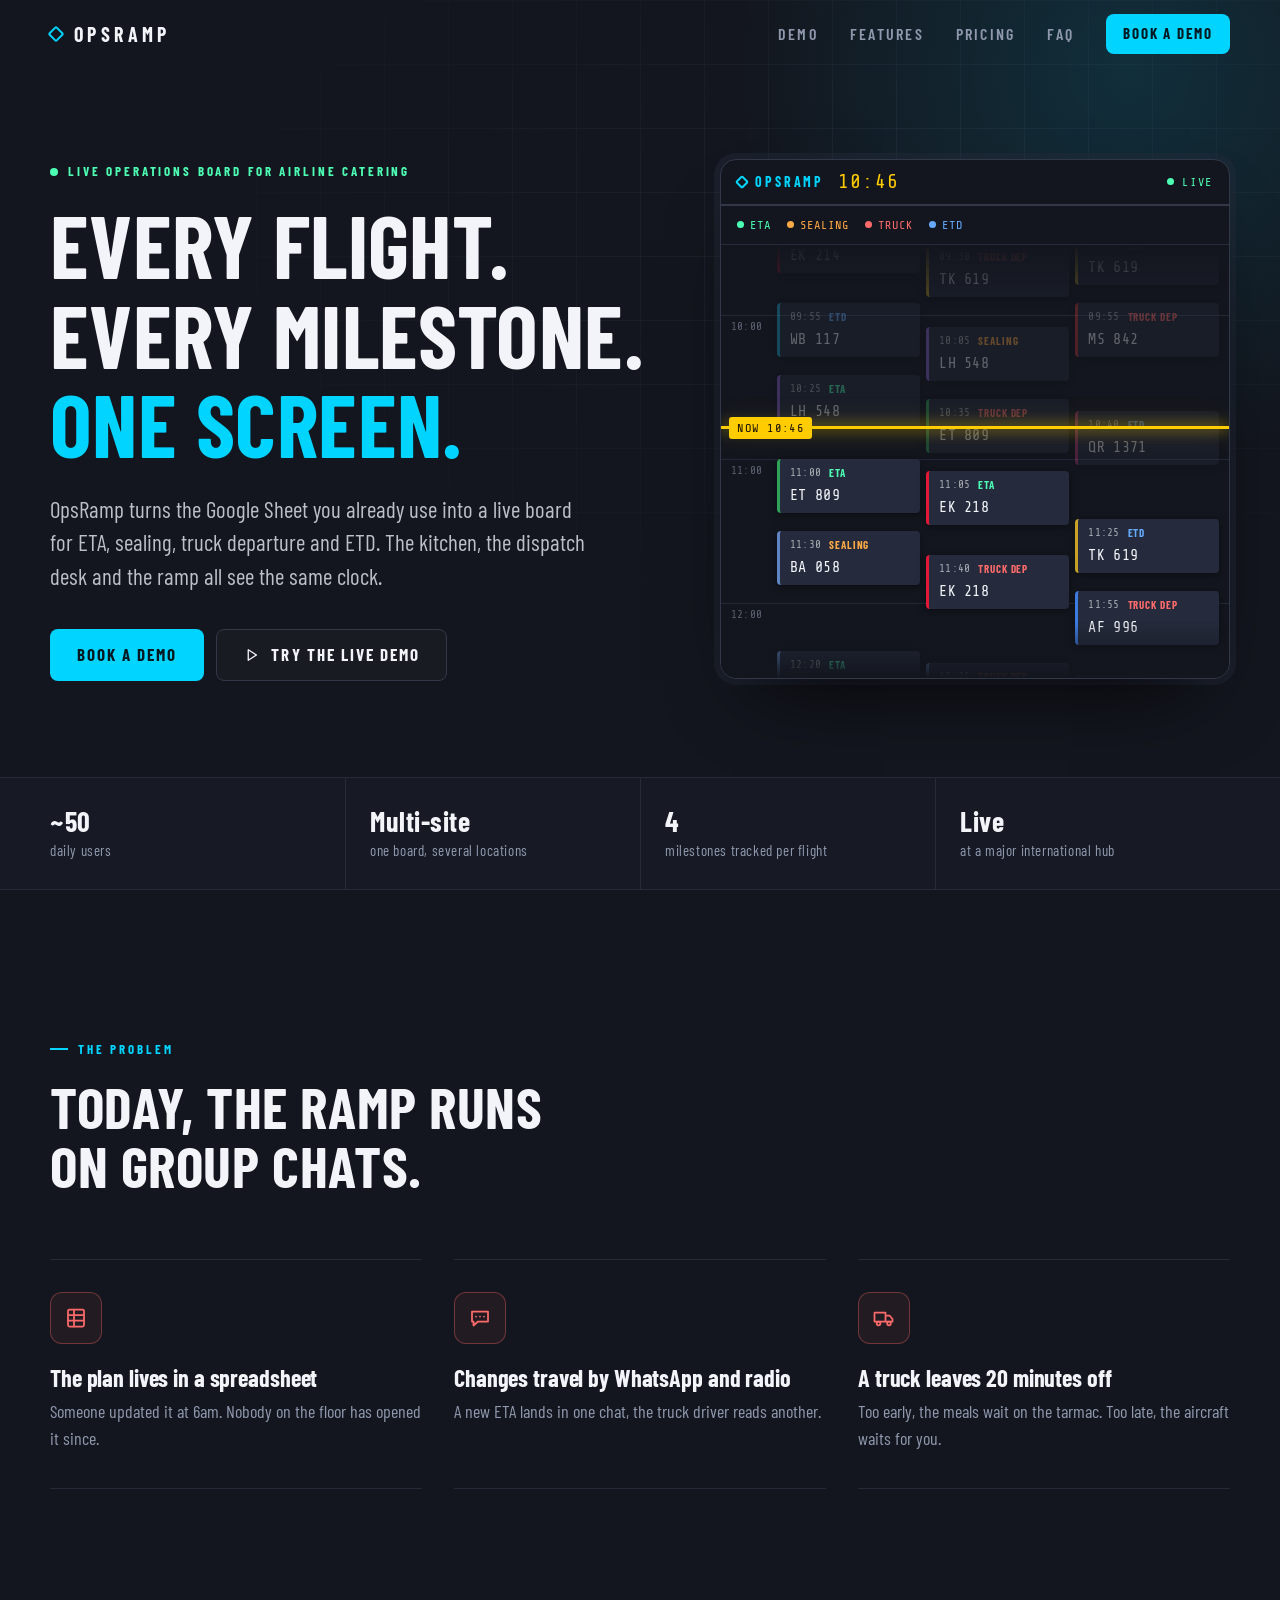
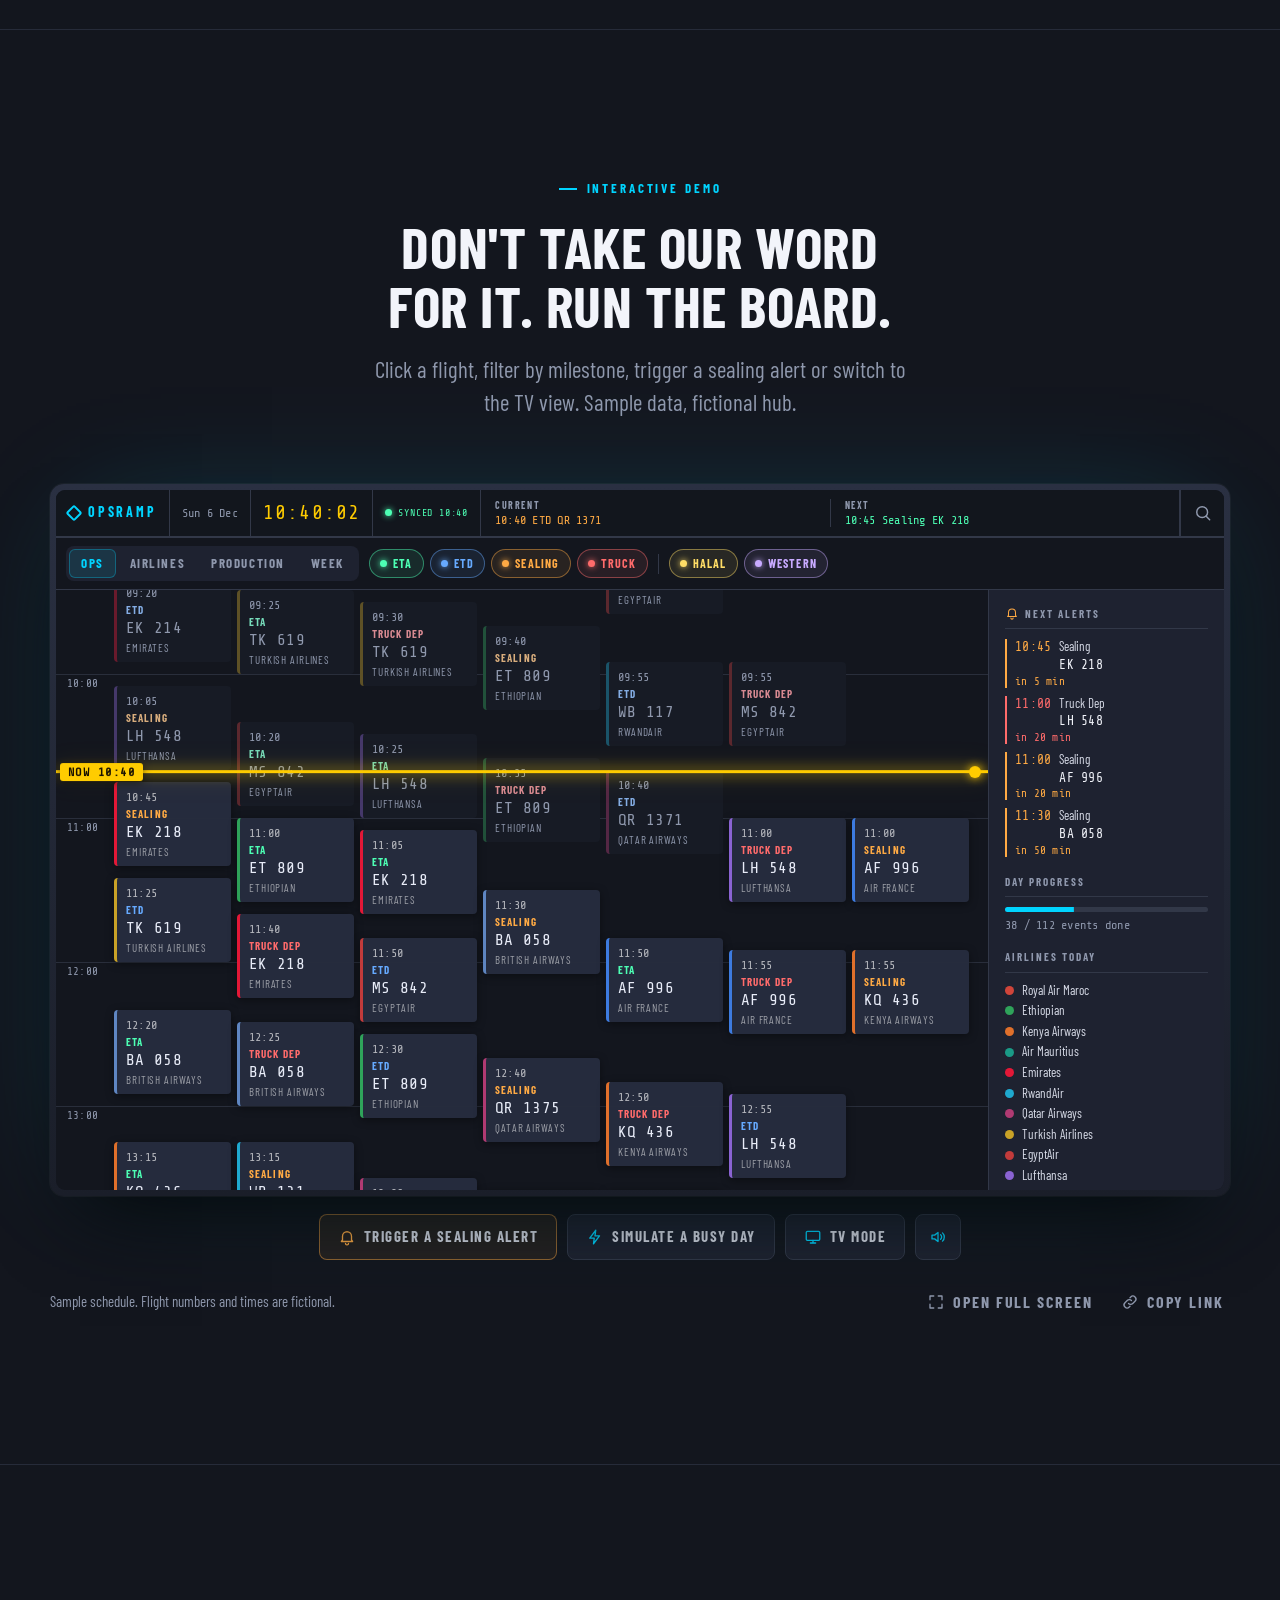
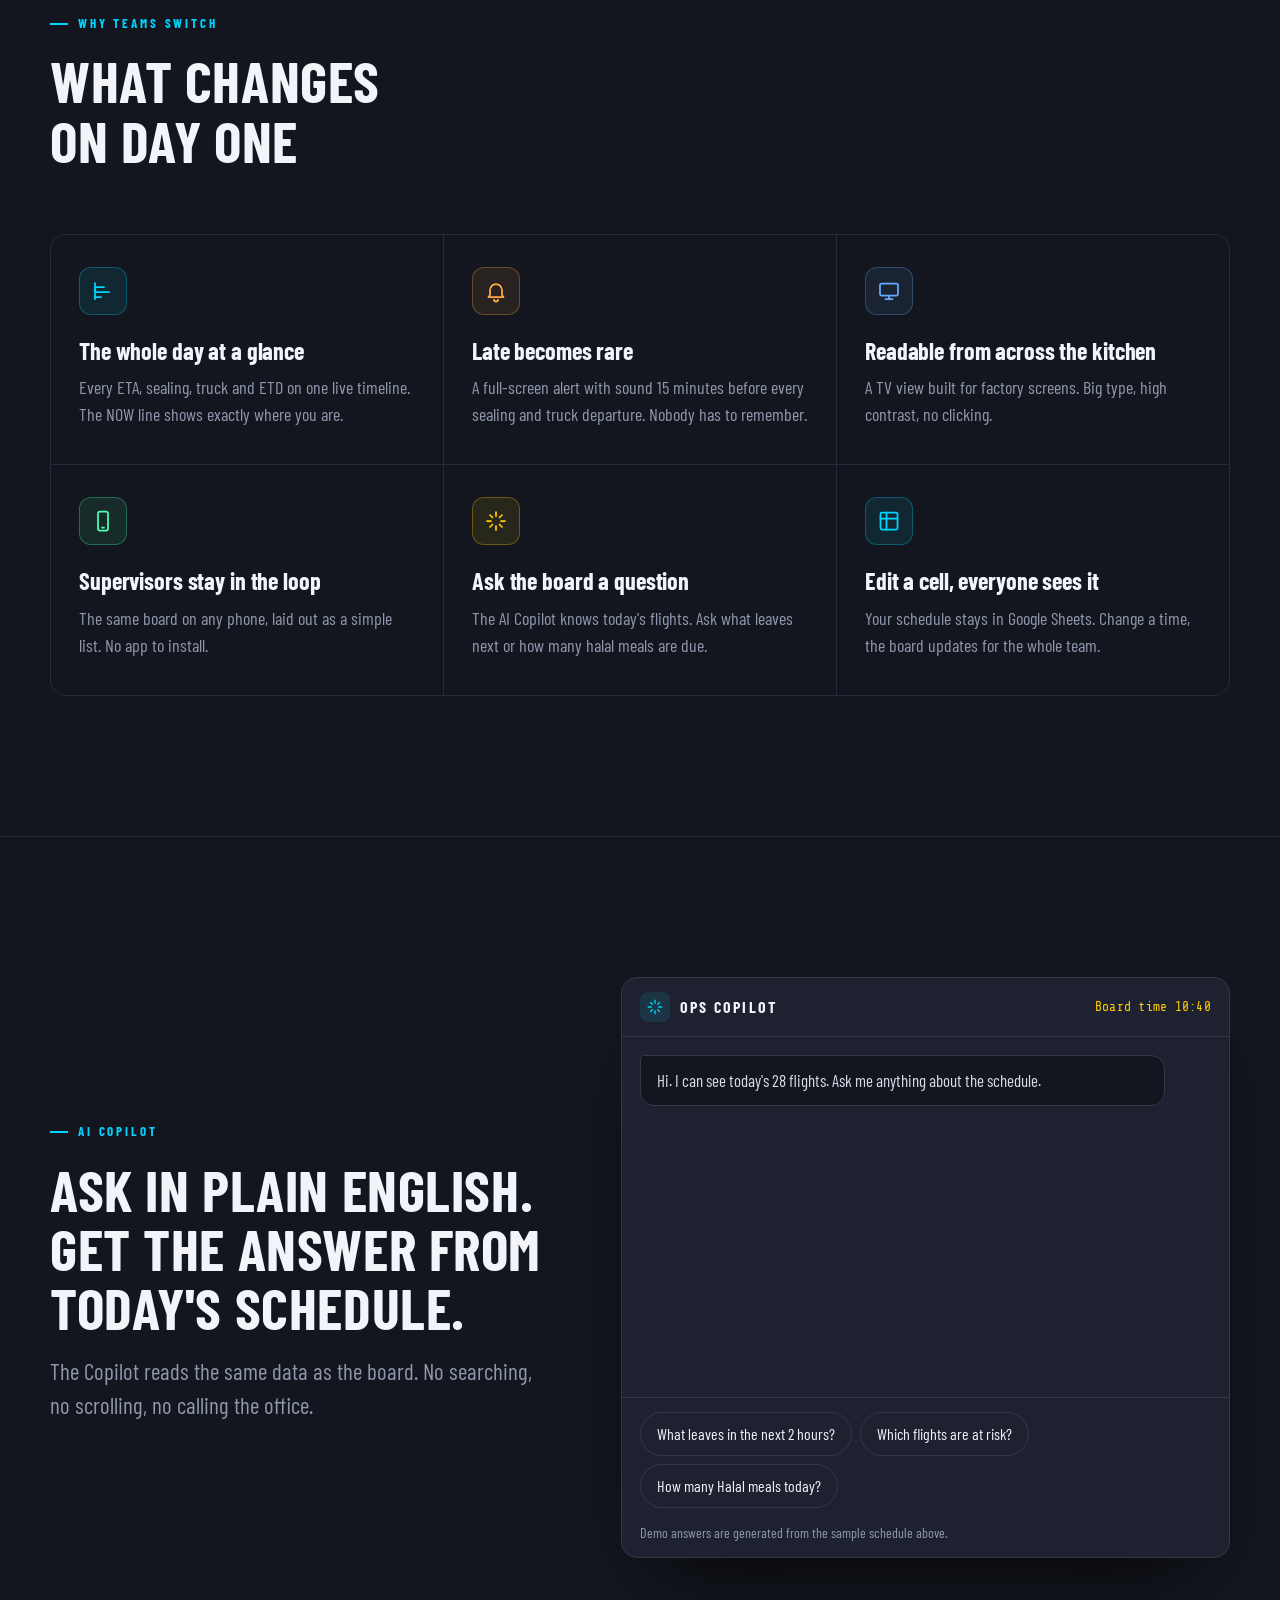
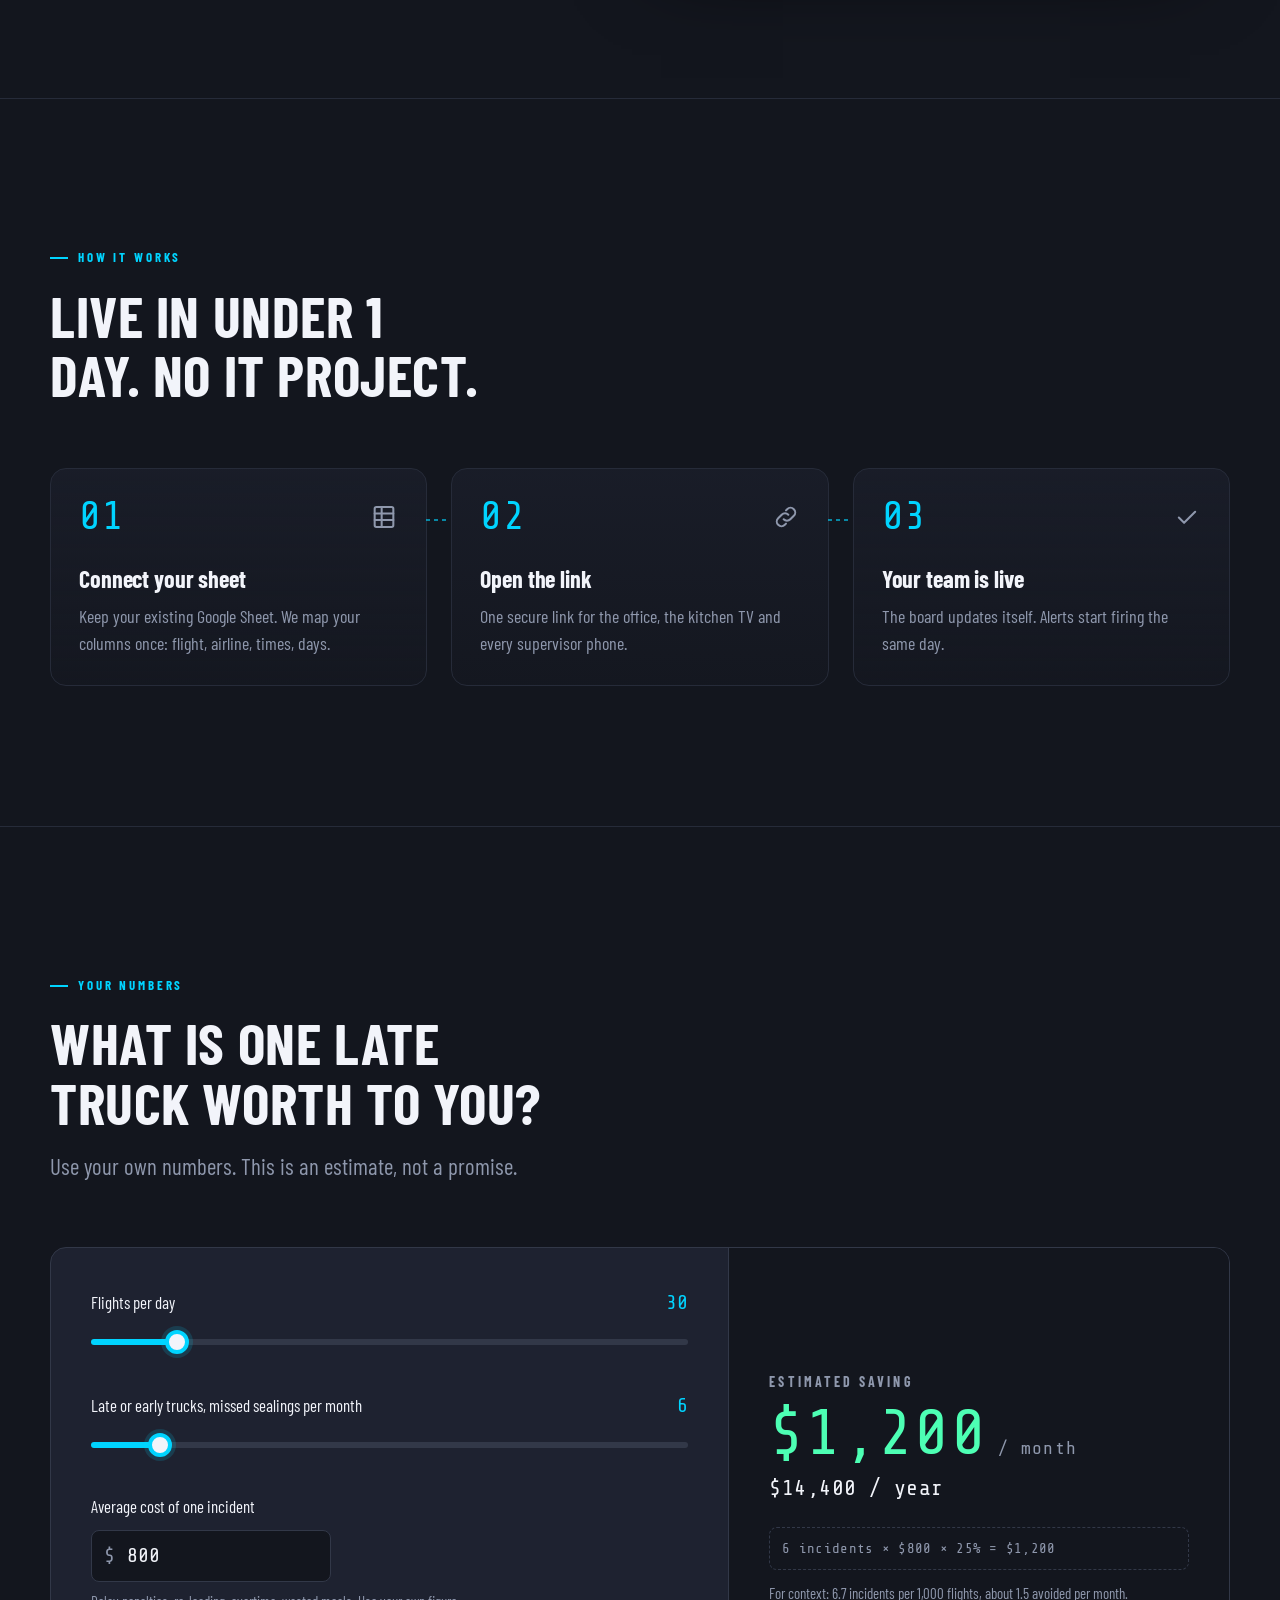
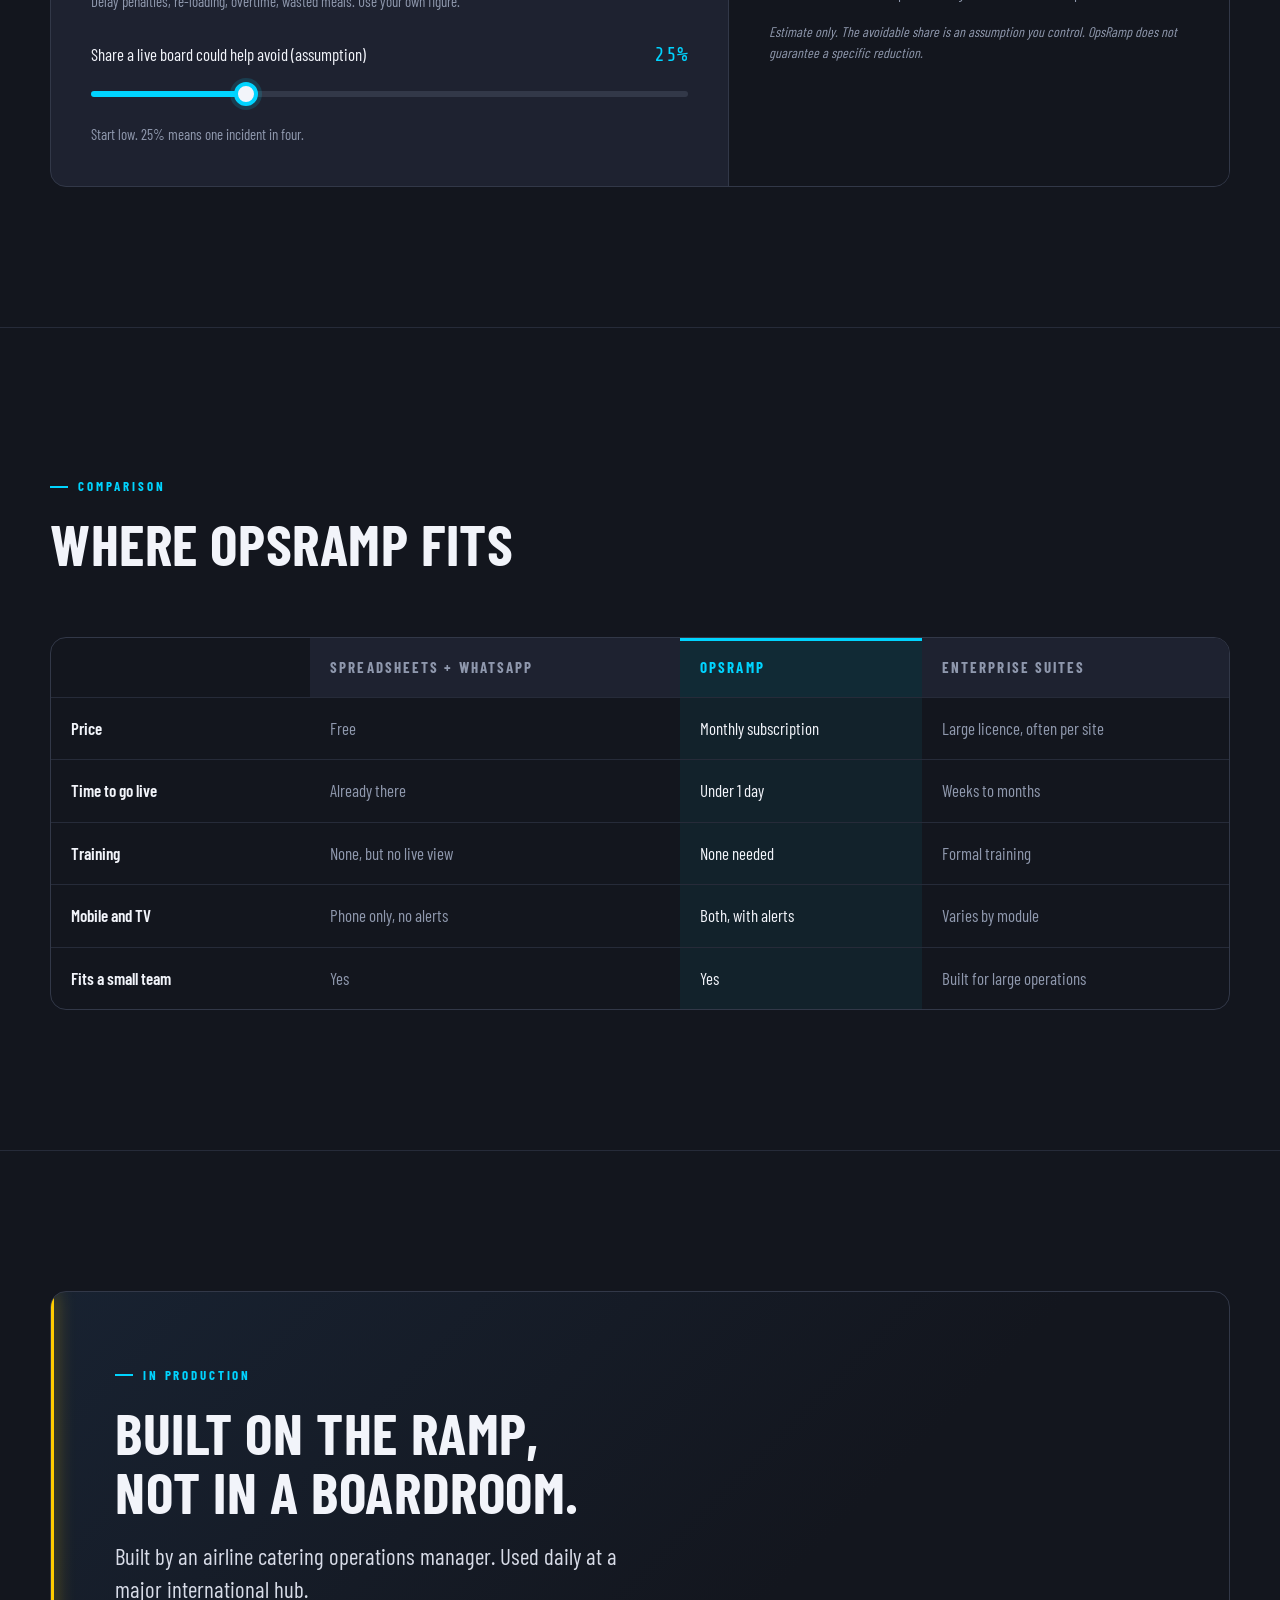
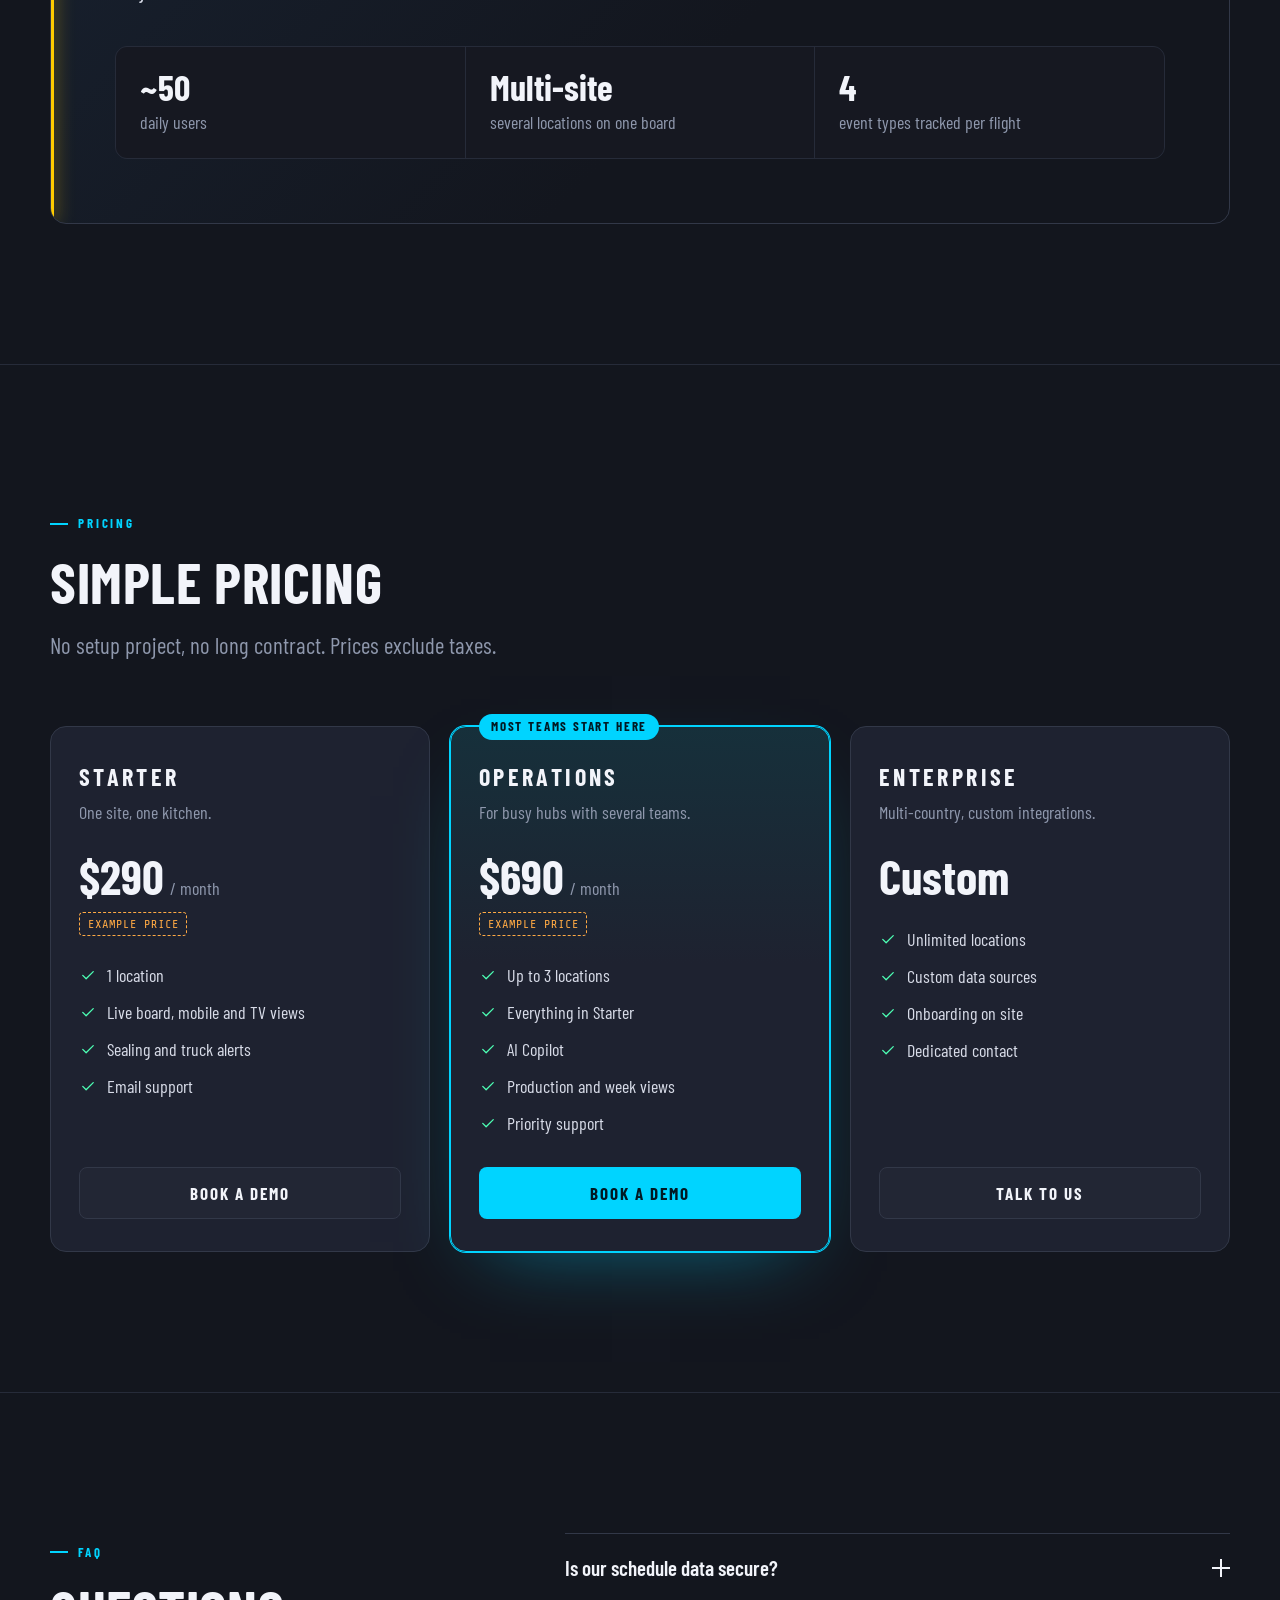
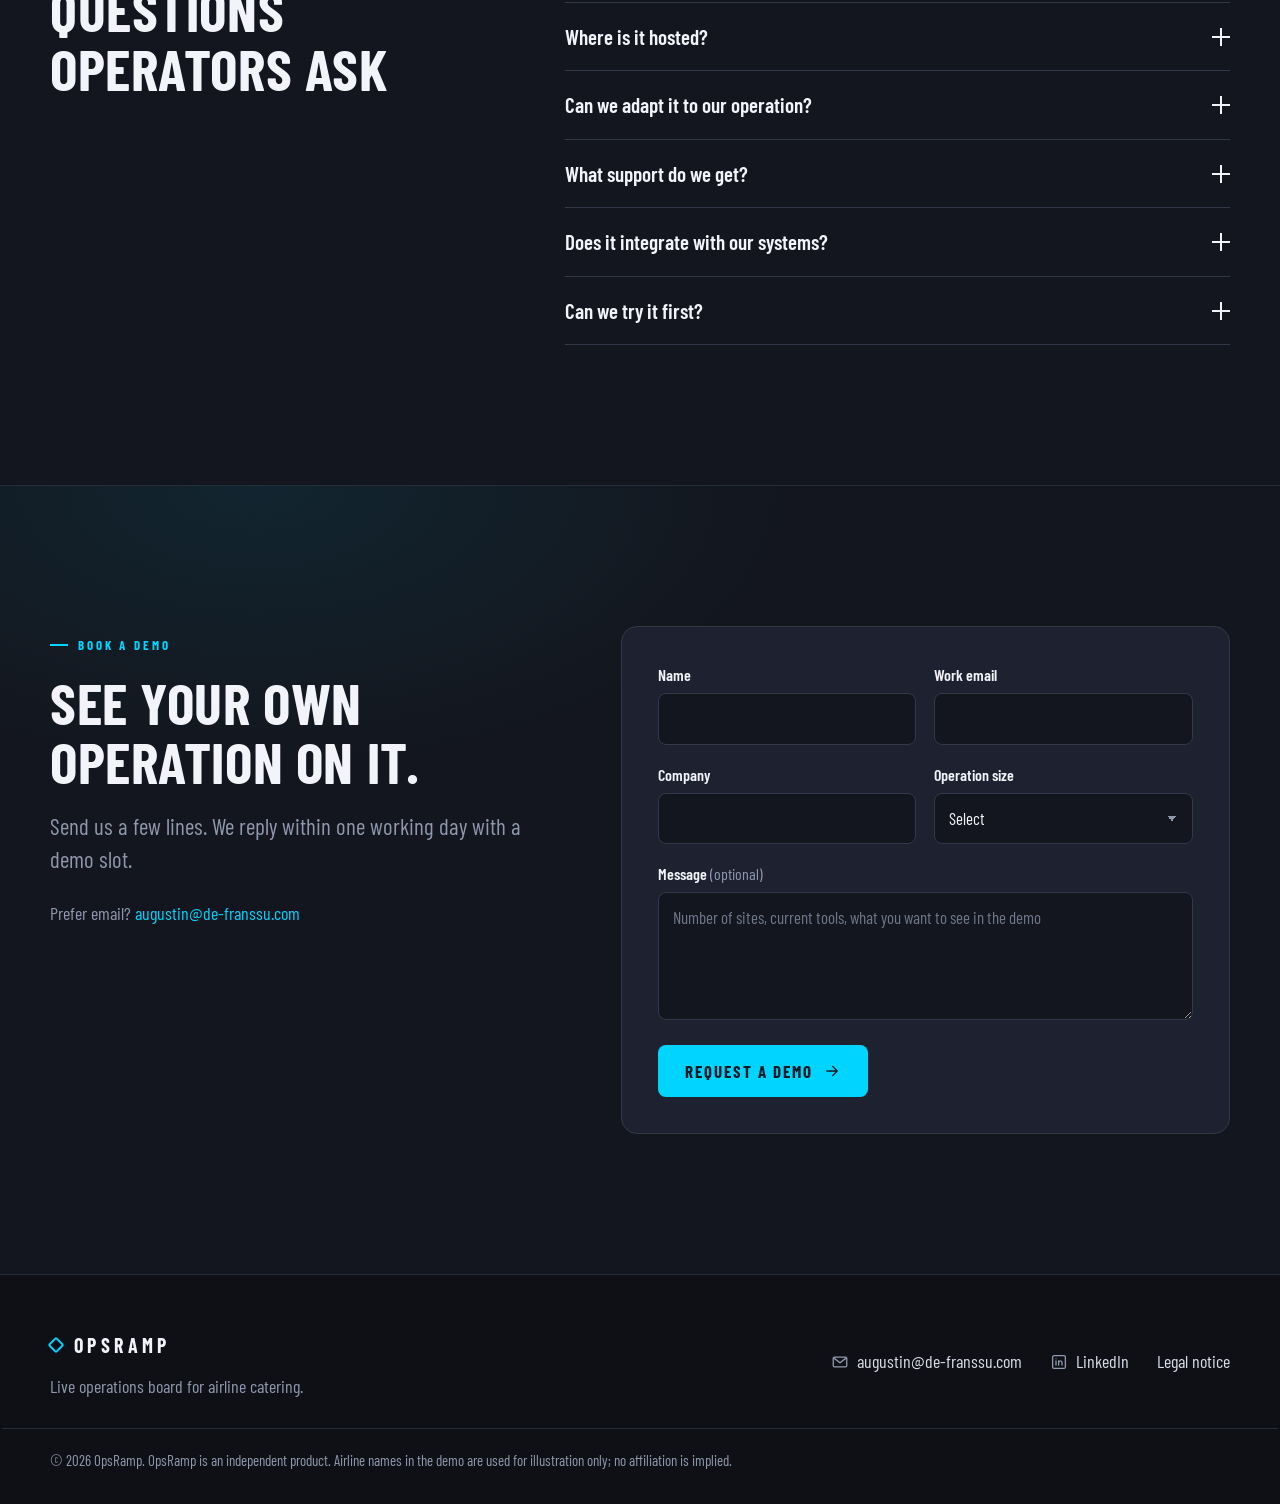
==== index.html @ ad92132a "Redirect the repository root to the built site GitHub Pages was serving the repository root, so it r" ====
<!doctype html>
<html lang="en">
<head>
<meta charset="utf-8">
<meta name="viewport" content="width=device-width, initial-scale=1">
<title>OpsRamp | Live operations board for airline catering</title>
<meta name="description" content="A real-time board for airline catering: ETA, sealing, truck departure and ETD on one screen. Fed by a Google Sheet. Live in under a day.">
<meta property="og:title" content="OpsRamp | Live operations board for airline catering">
<meta property="og:description" content="A real-time board for airline catering: ETA, sealing, truck departure and ETD on one screen. Fed by a Google Sheet. Live in under a day.">
<meta property="og:image" content="https://gus02322.github.io/Dashboard-Airlines-solution/assets/og-image.png">
<meta name="twitter:card" content="summary_large_image">
<meta name="robots" content="noindex">
<meta http-equiv="refresh" content="0; url=docs/">
<script>location.replace('docs/' + location.hash);</script>
<style>body{background:#13161e;color:#d8dce8;font-family:sans-serif;display:grid;place-items:center;height:100vh;margin:0}a{color:#00d4ff}</style>
</head>
<body><p>Opening the site… <a href="docs/">continue</a></p></body>
</html>
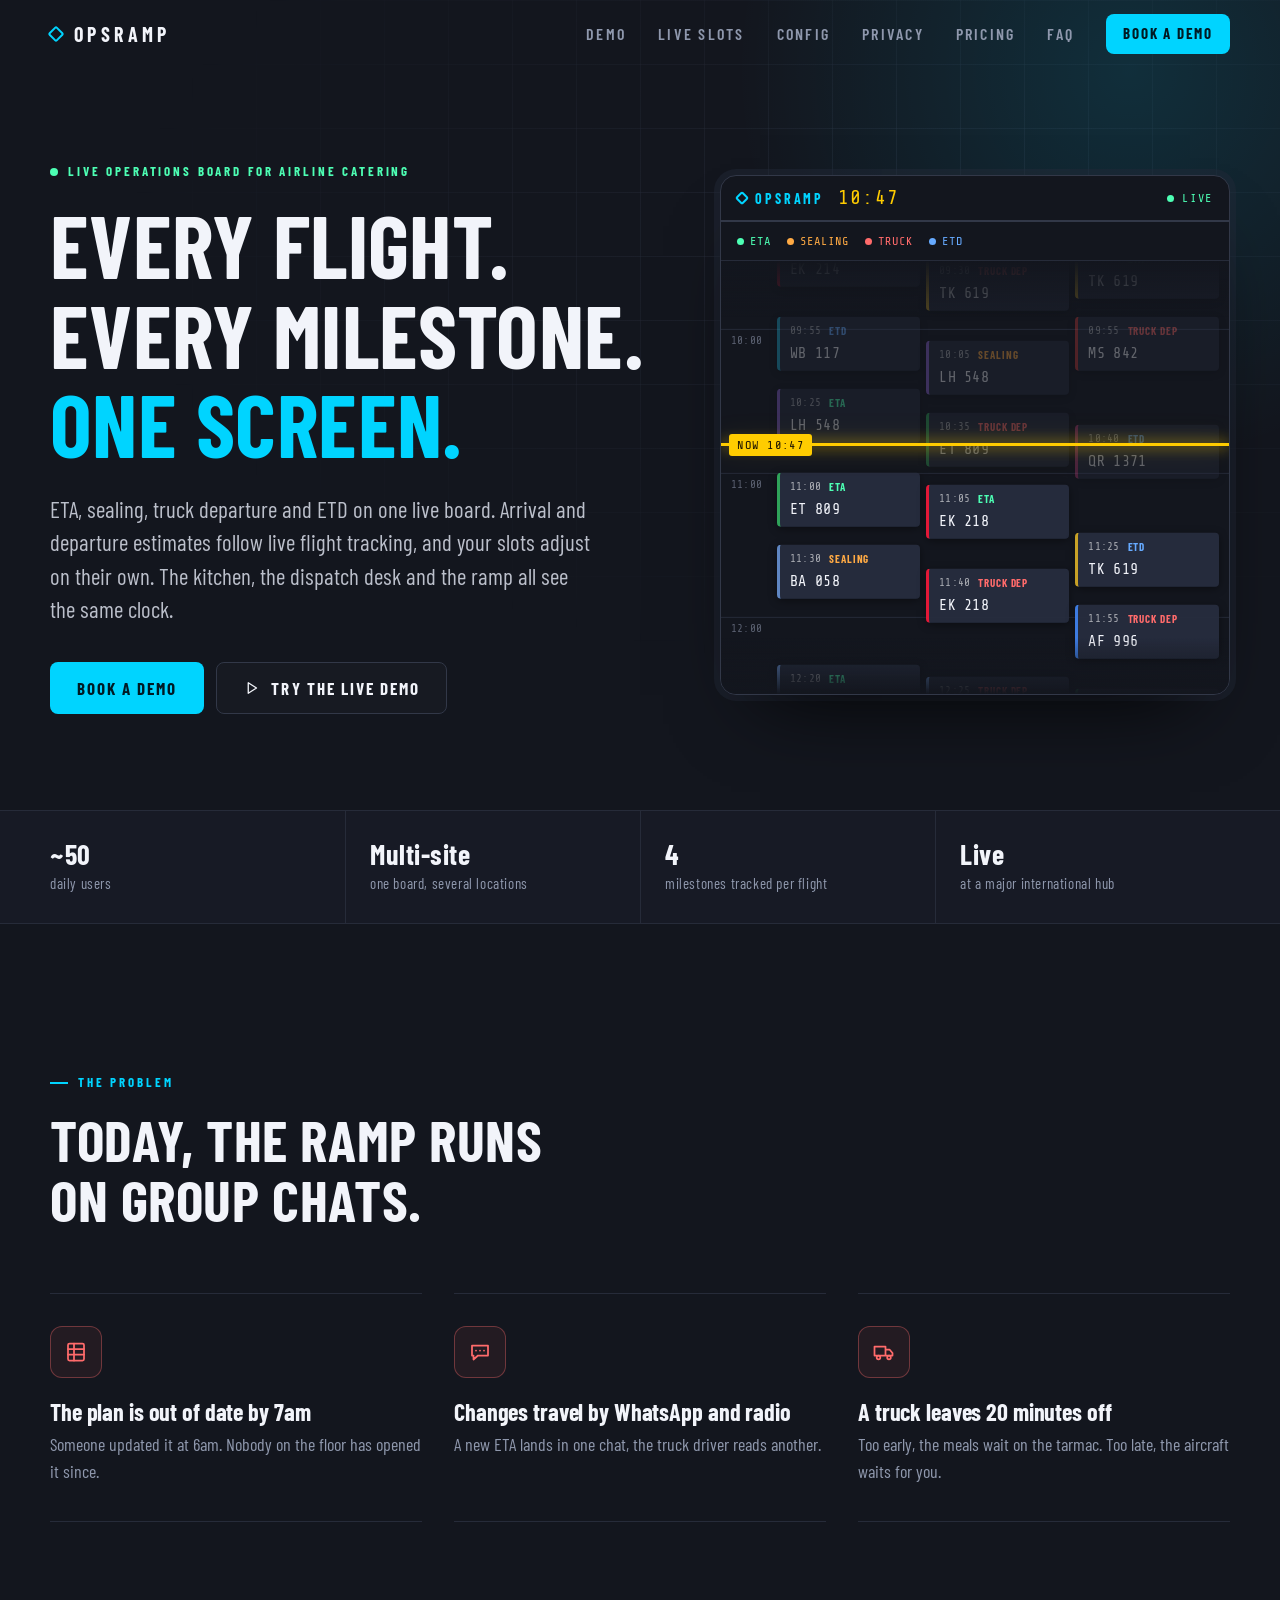
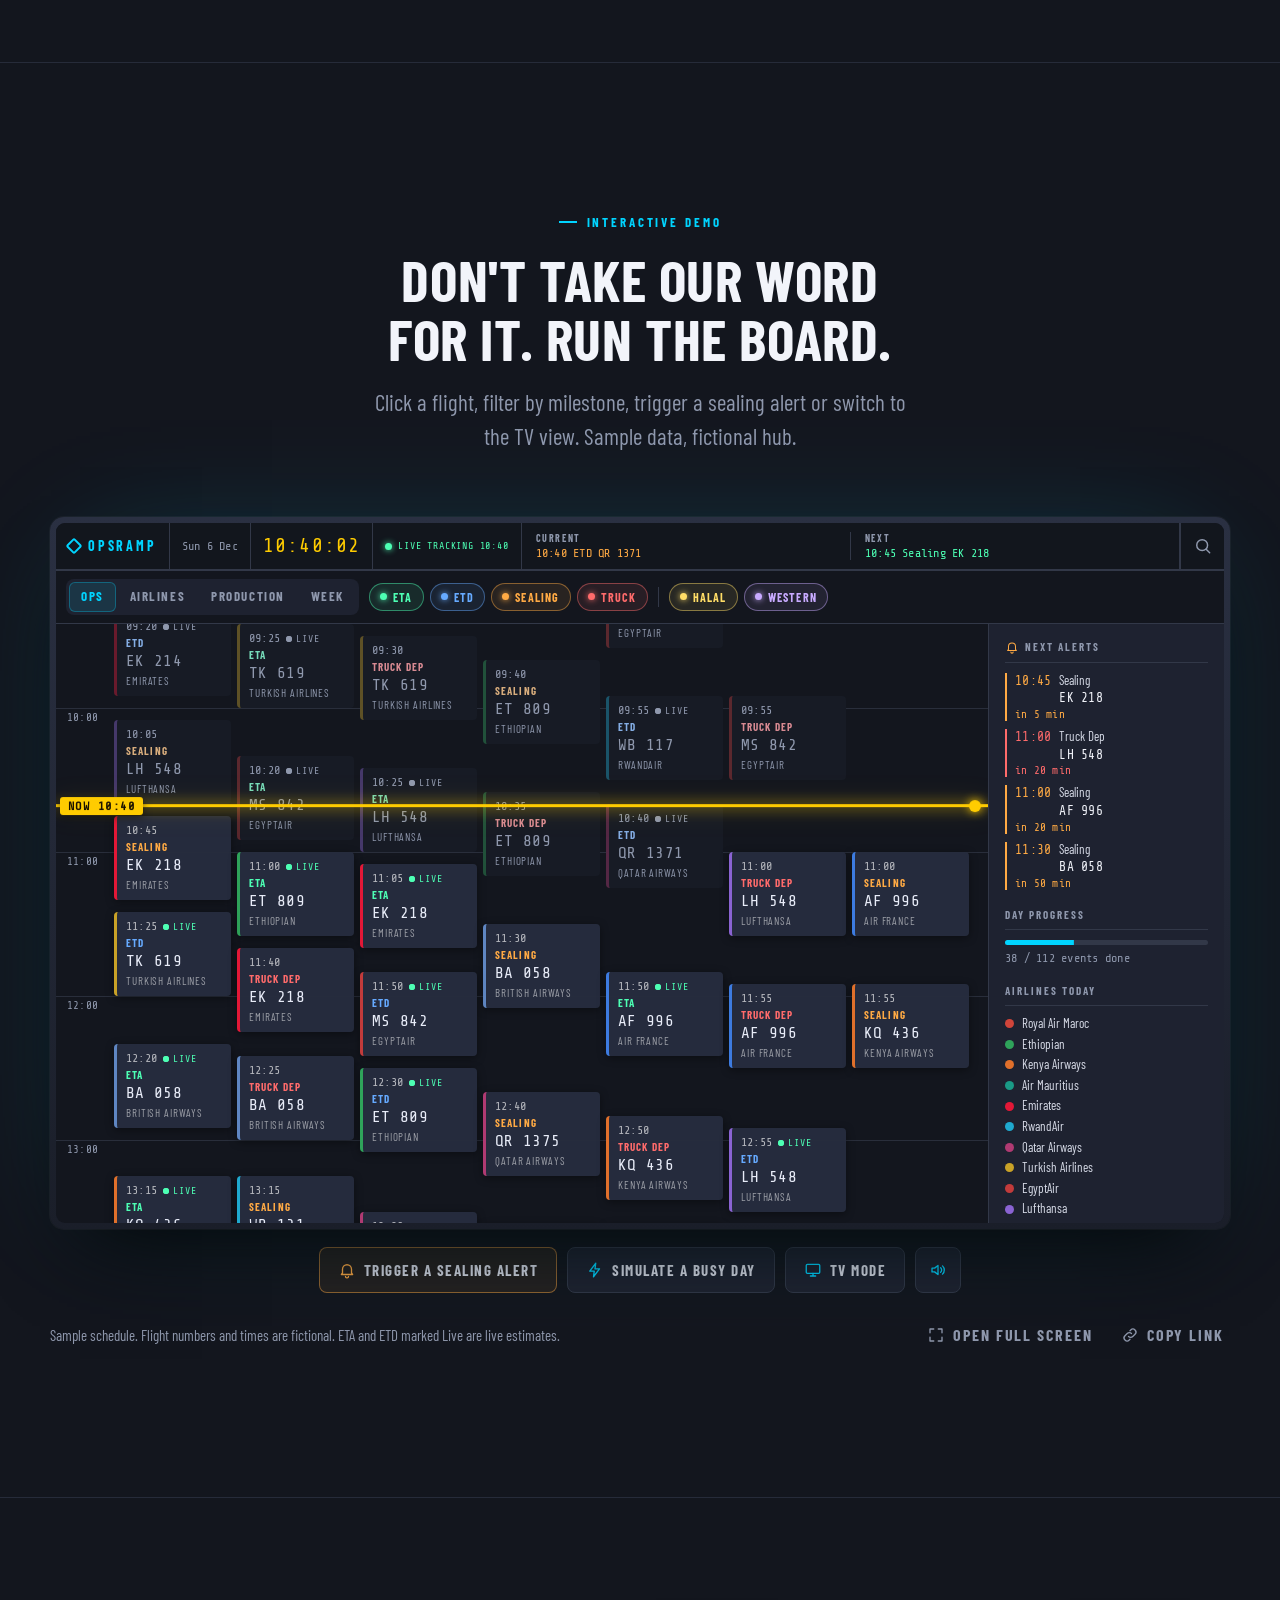
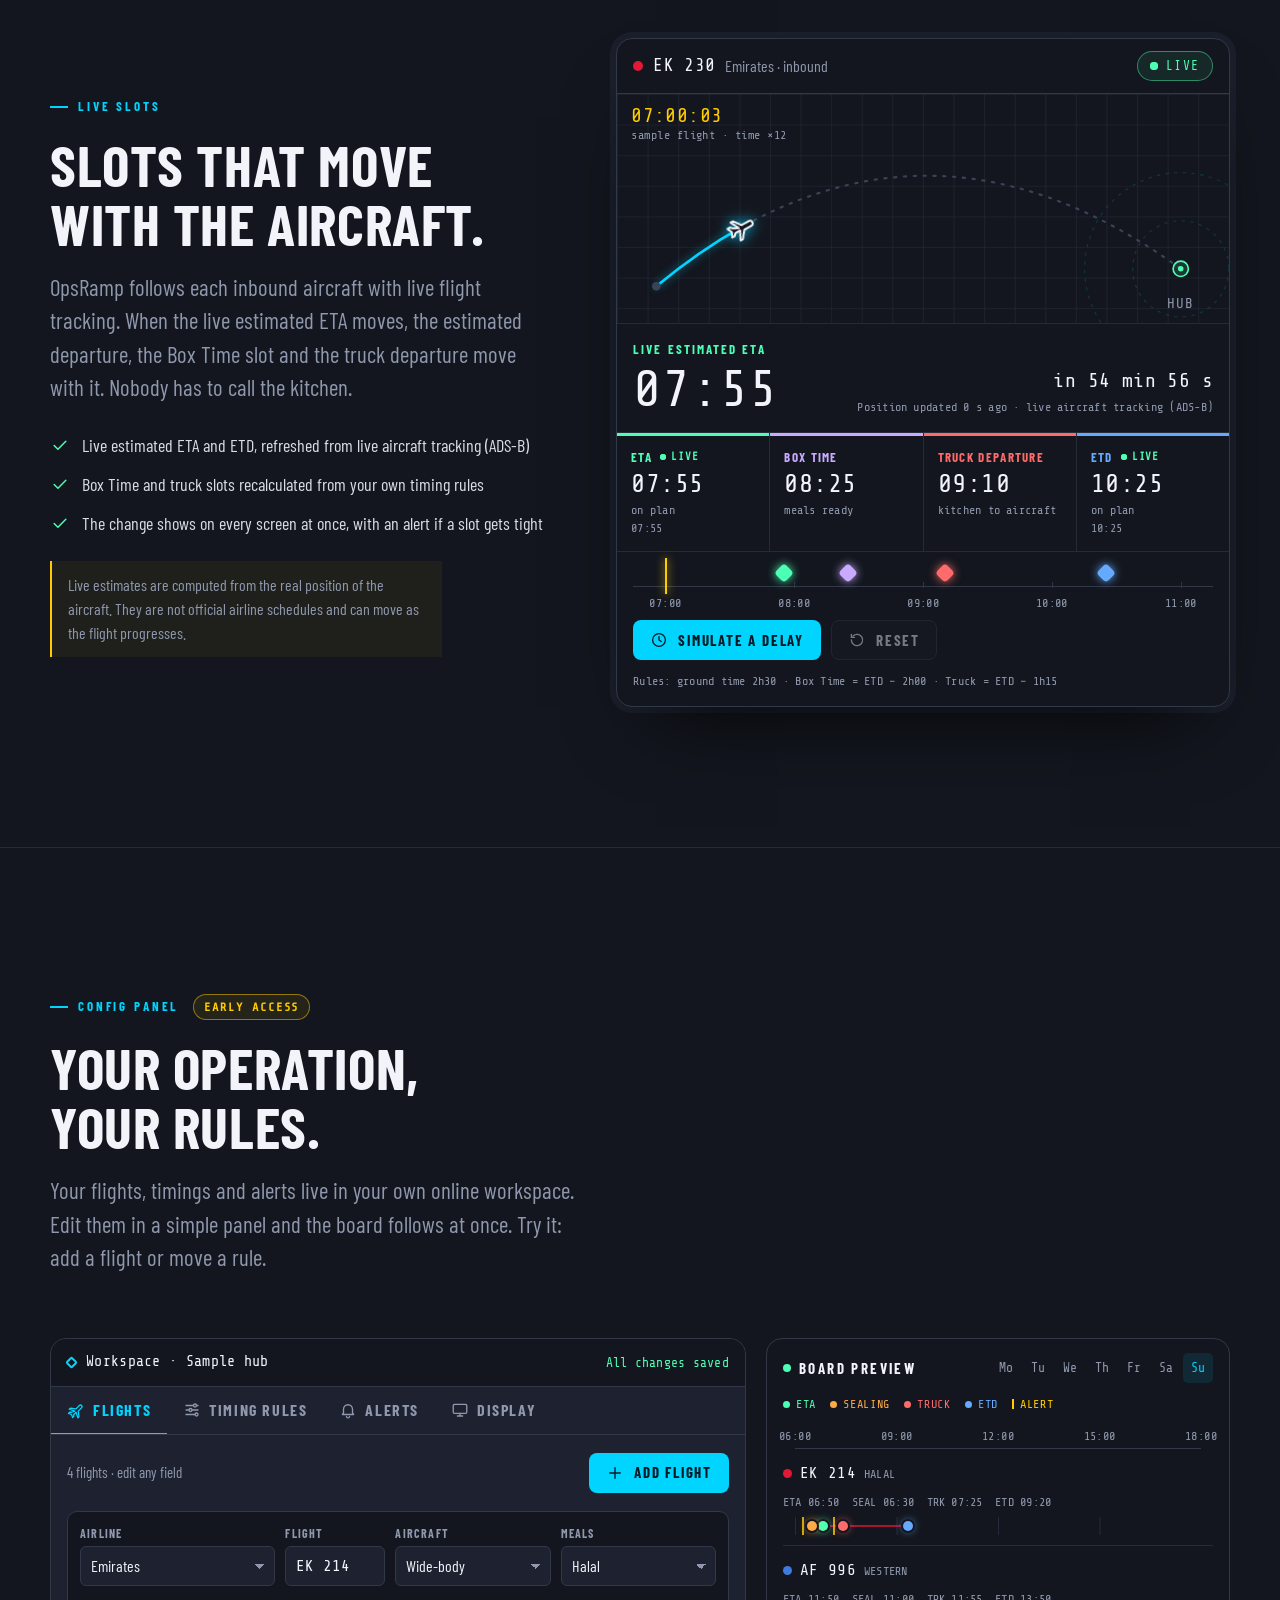
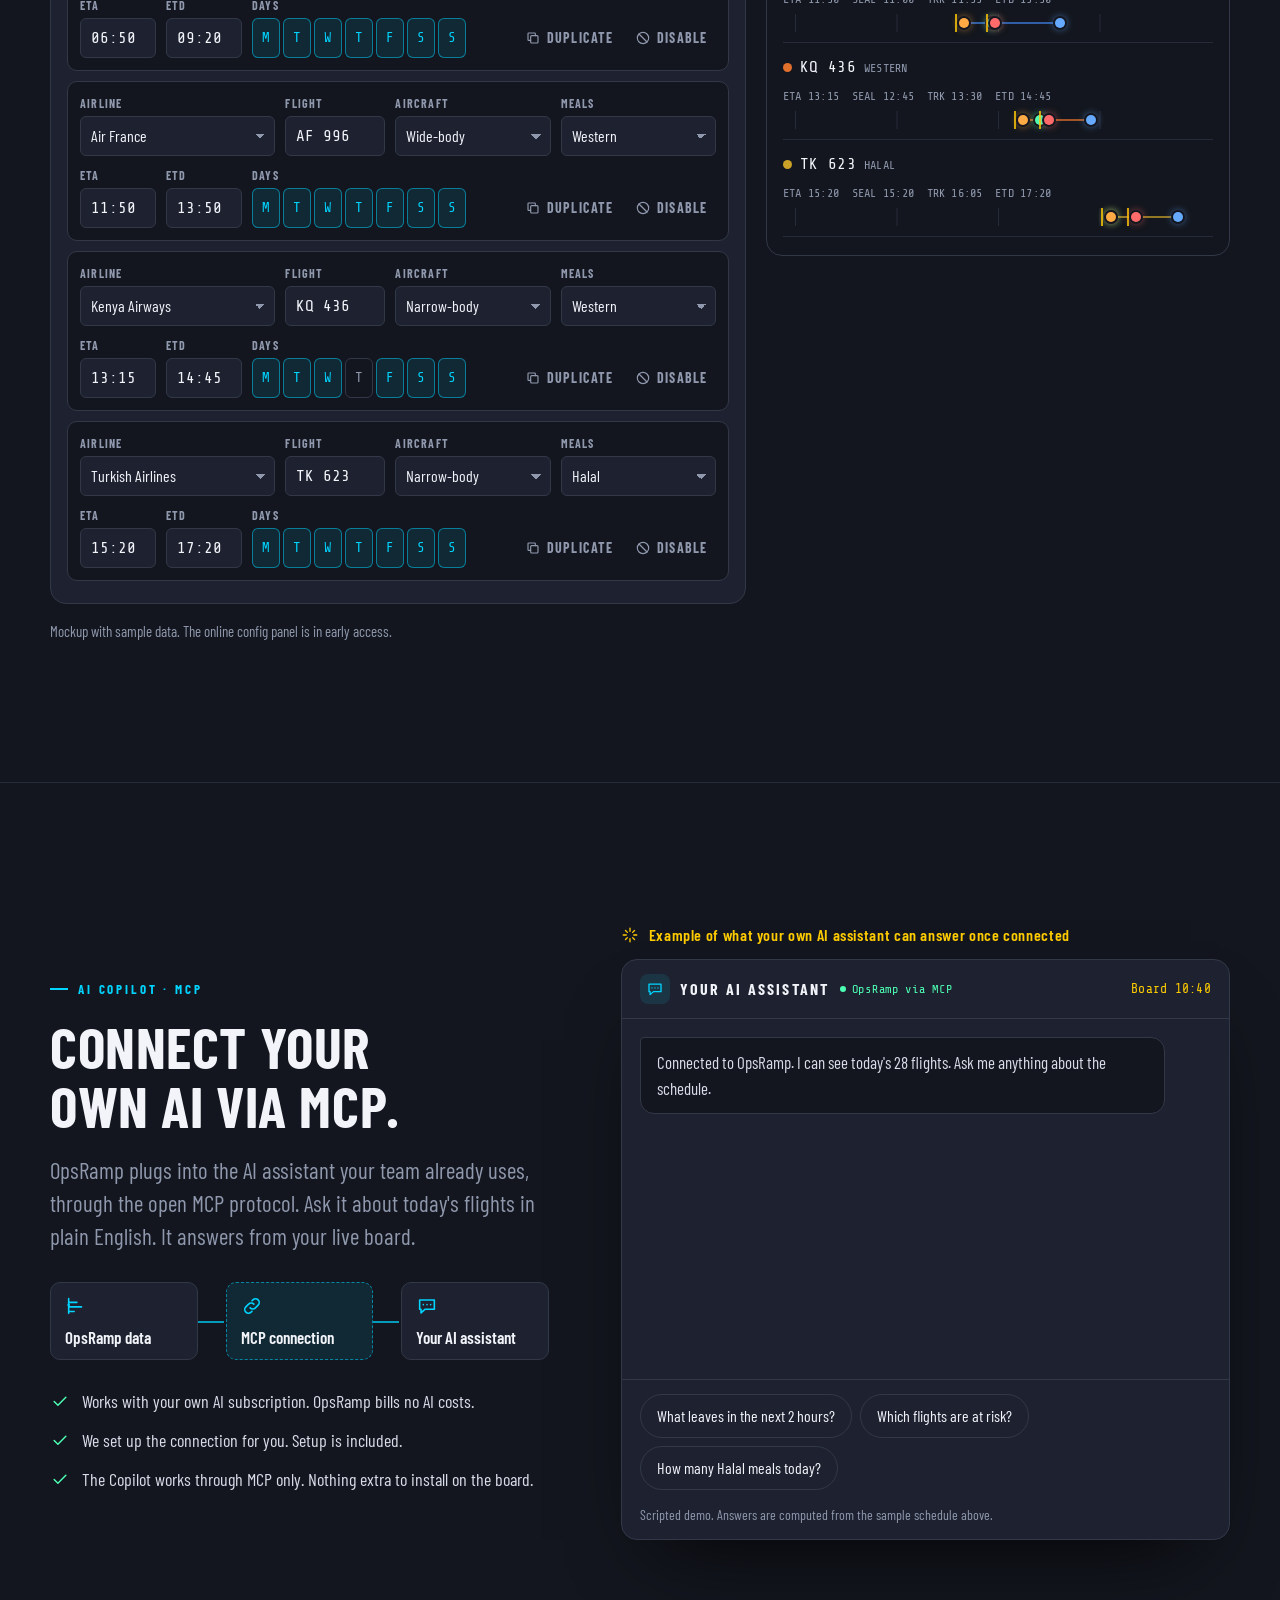
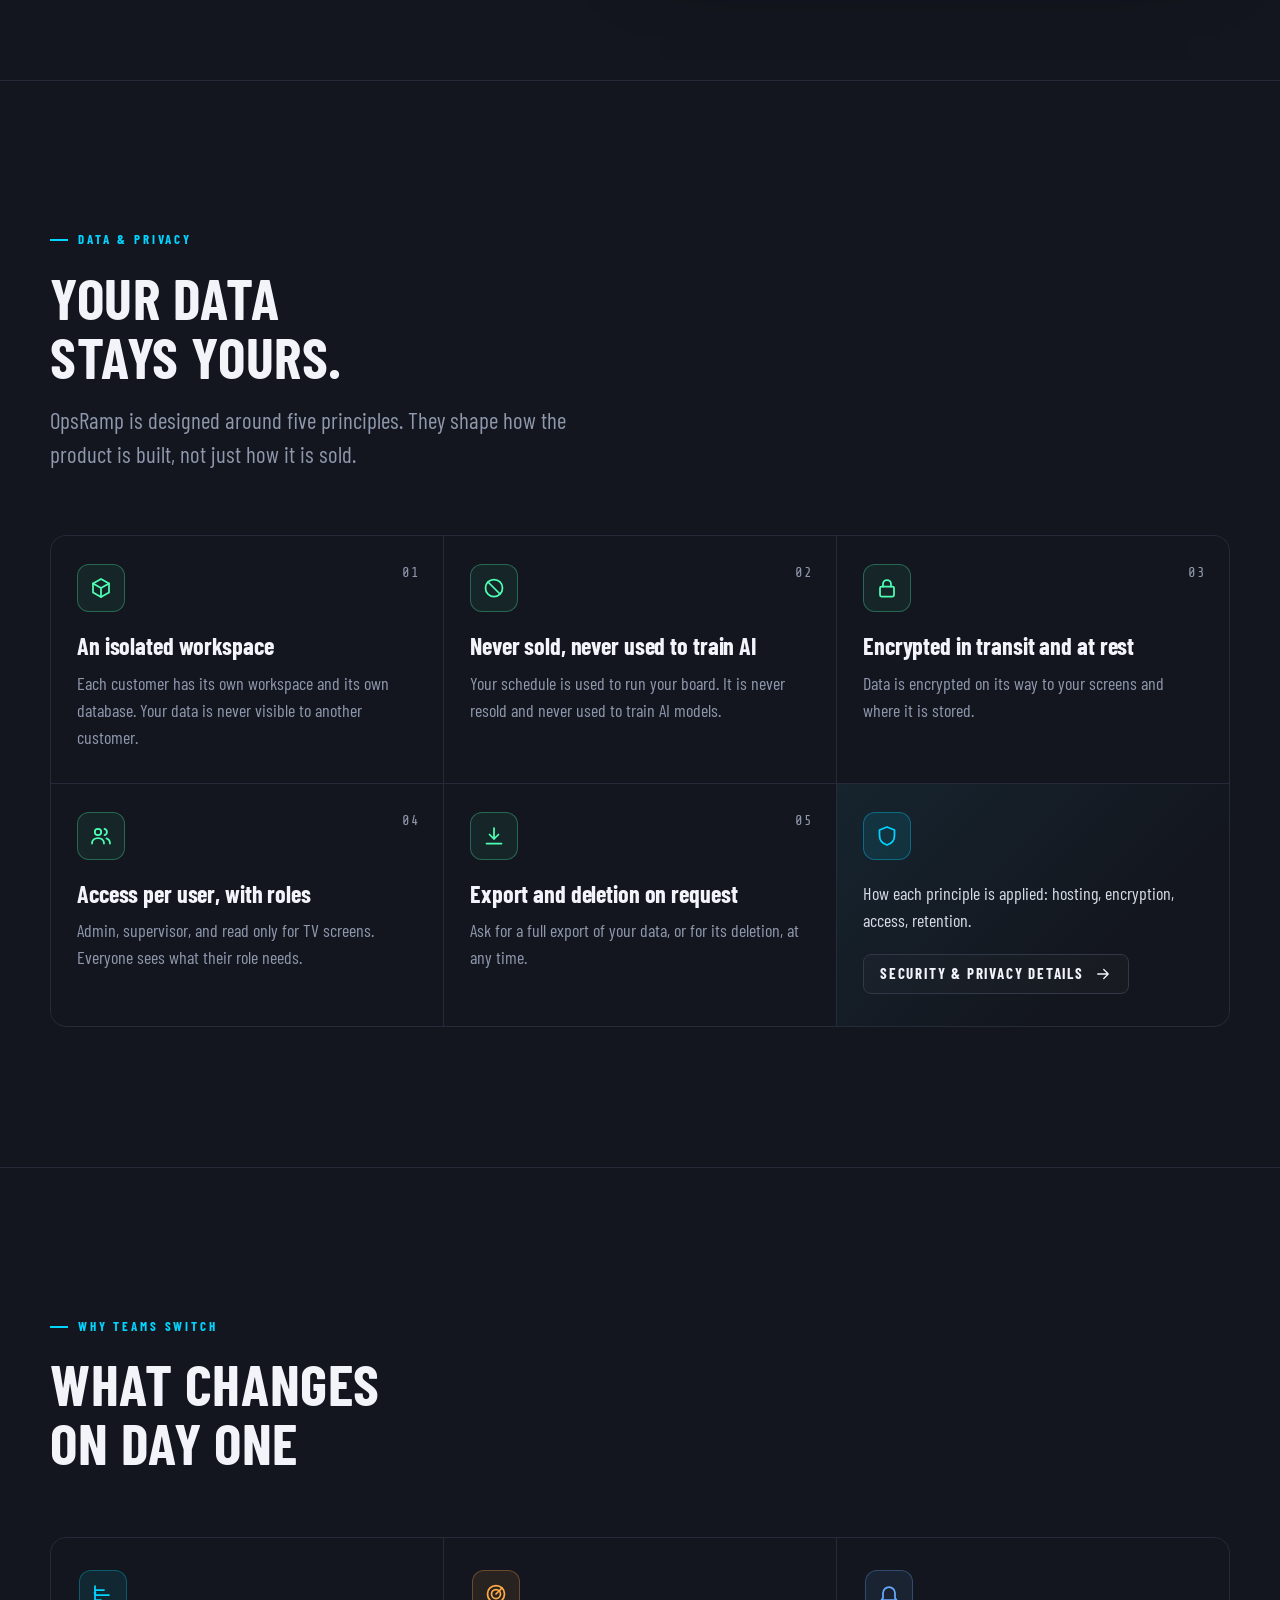
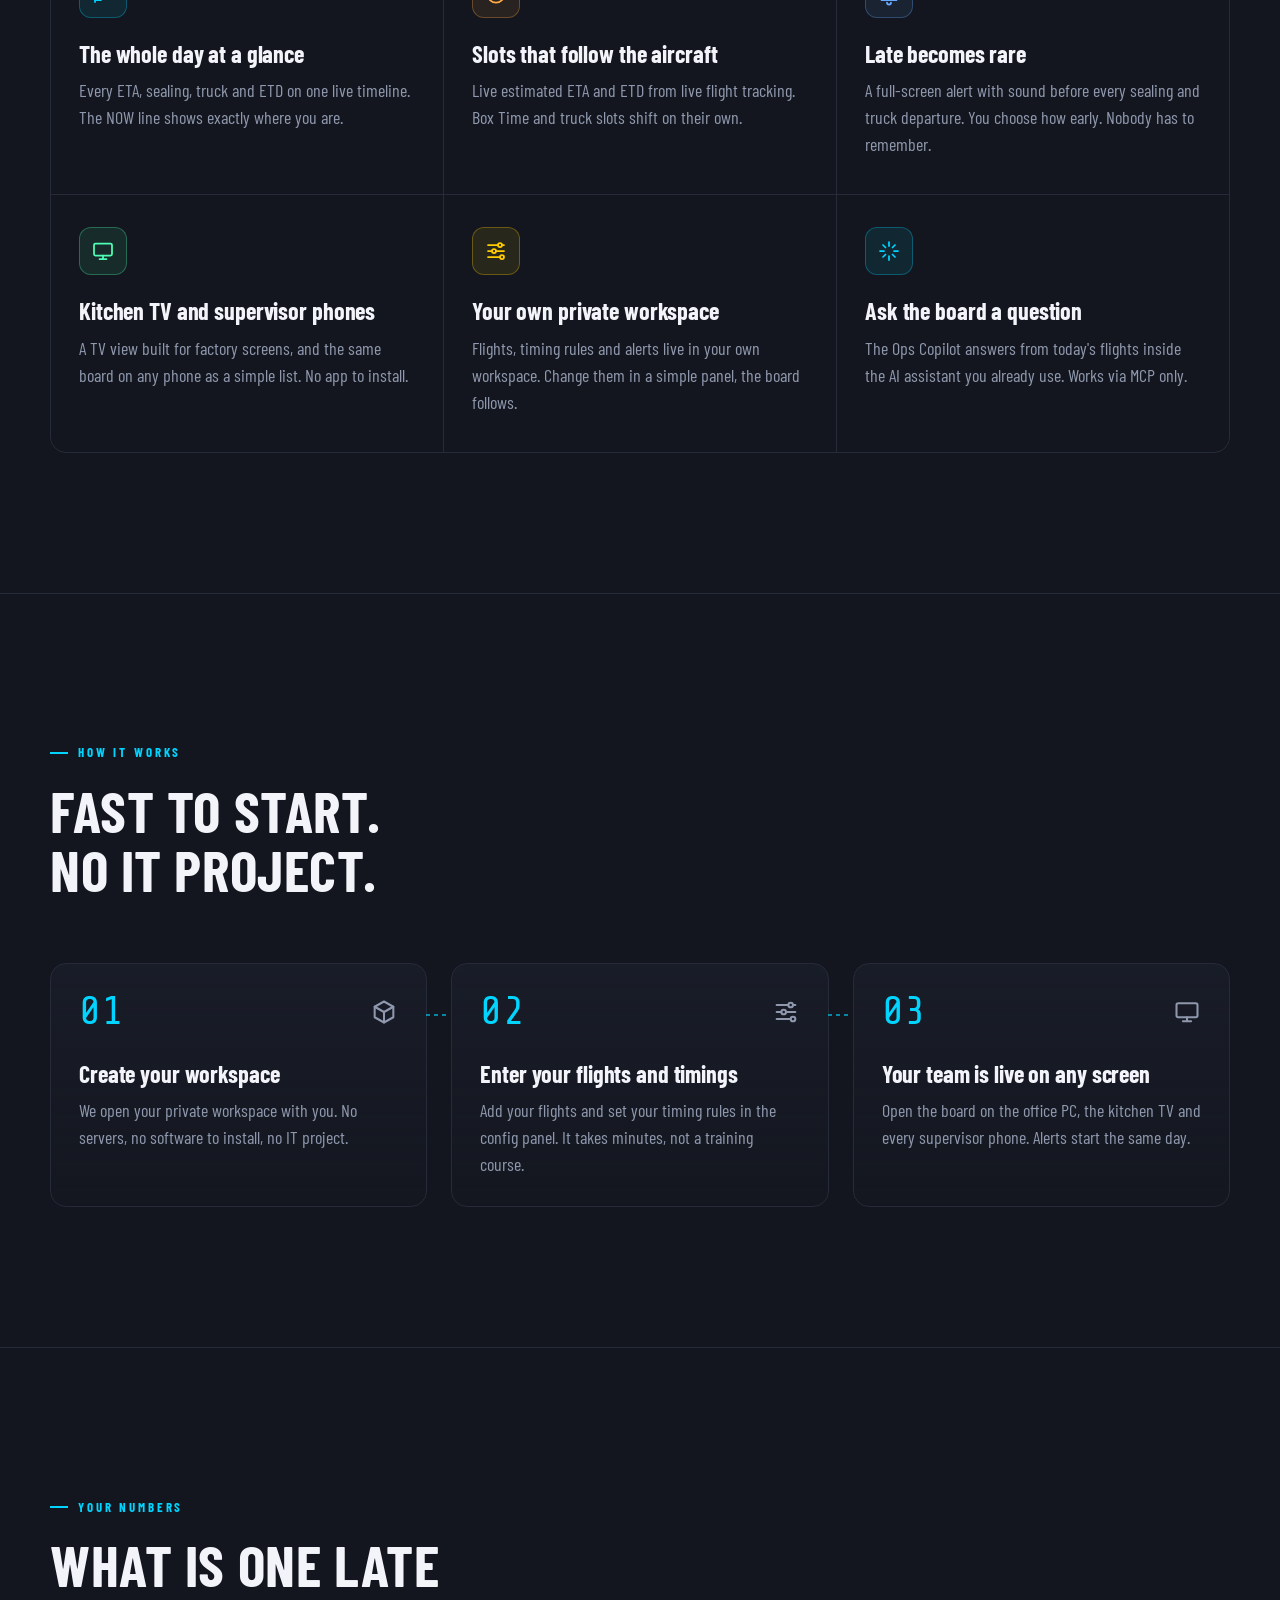
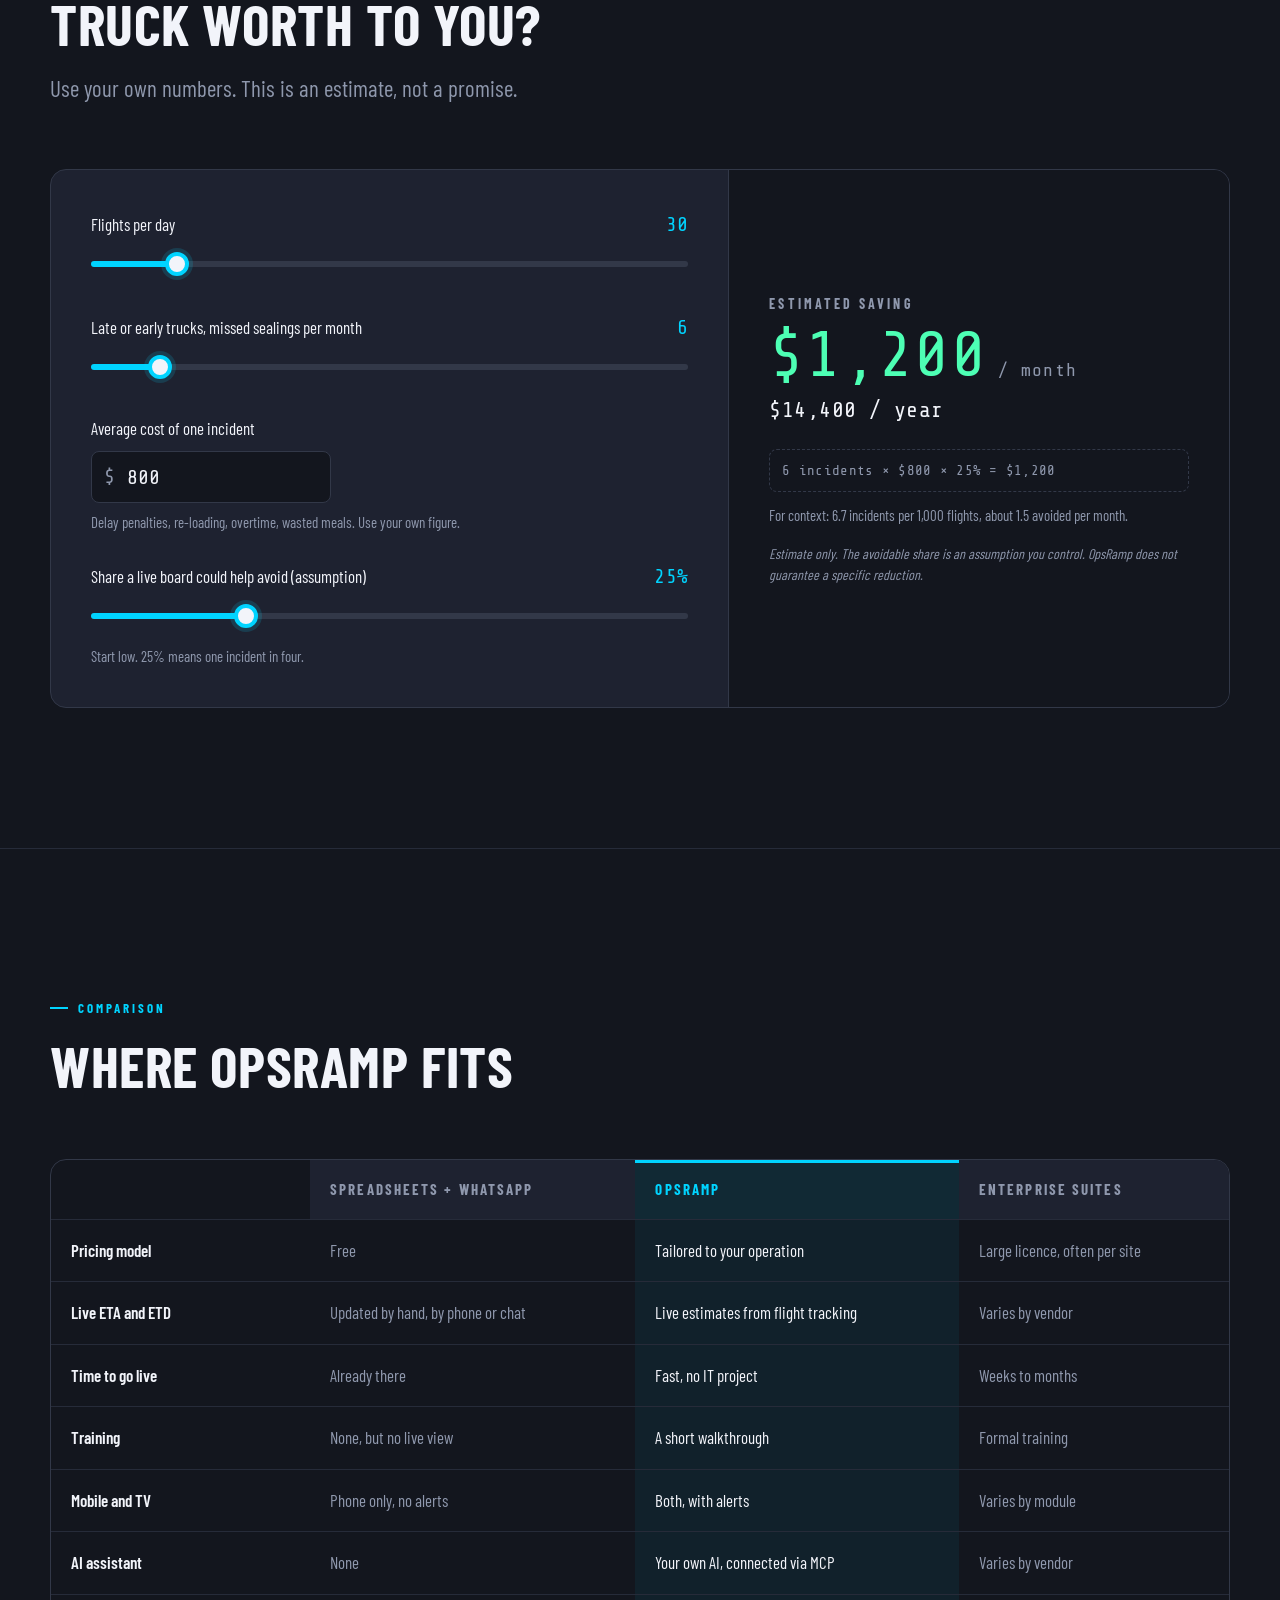
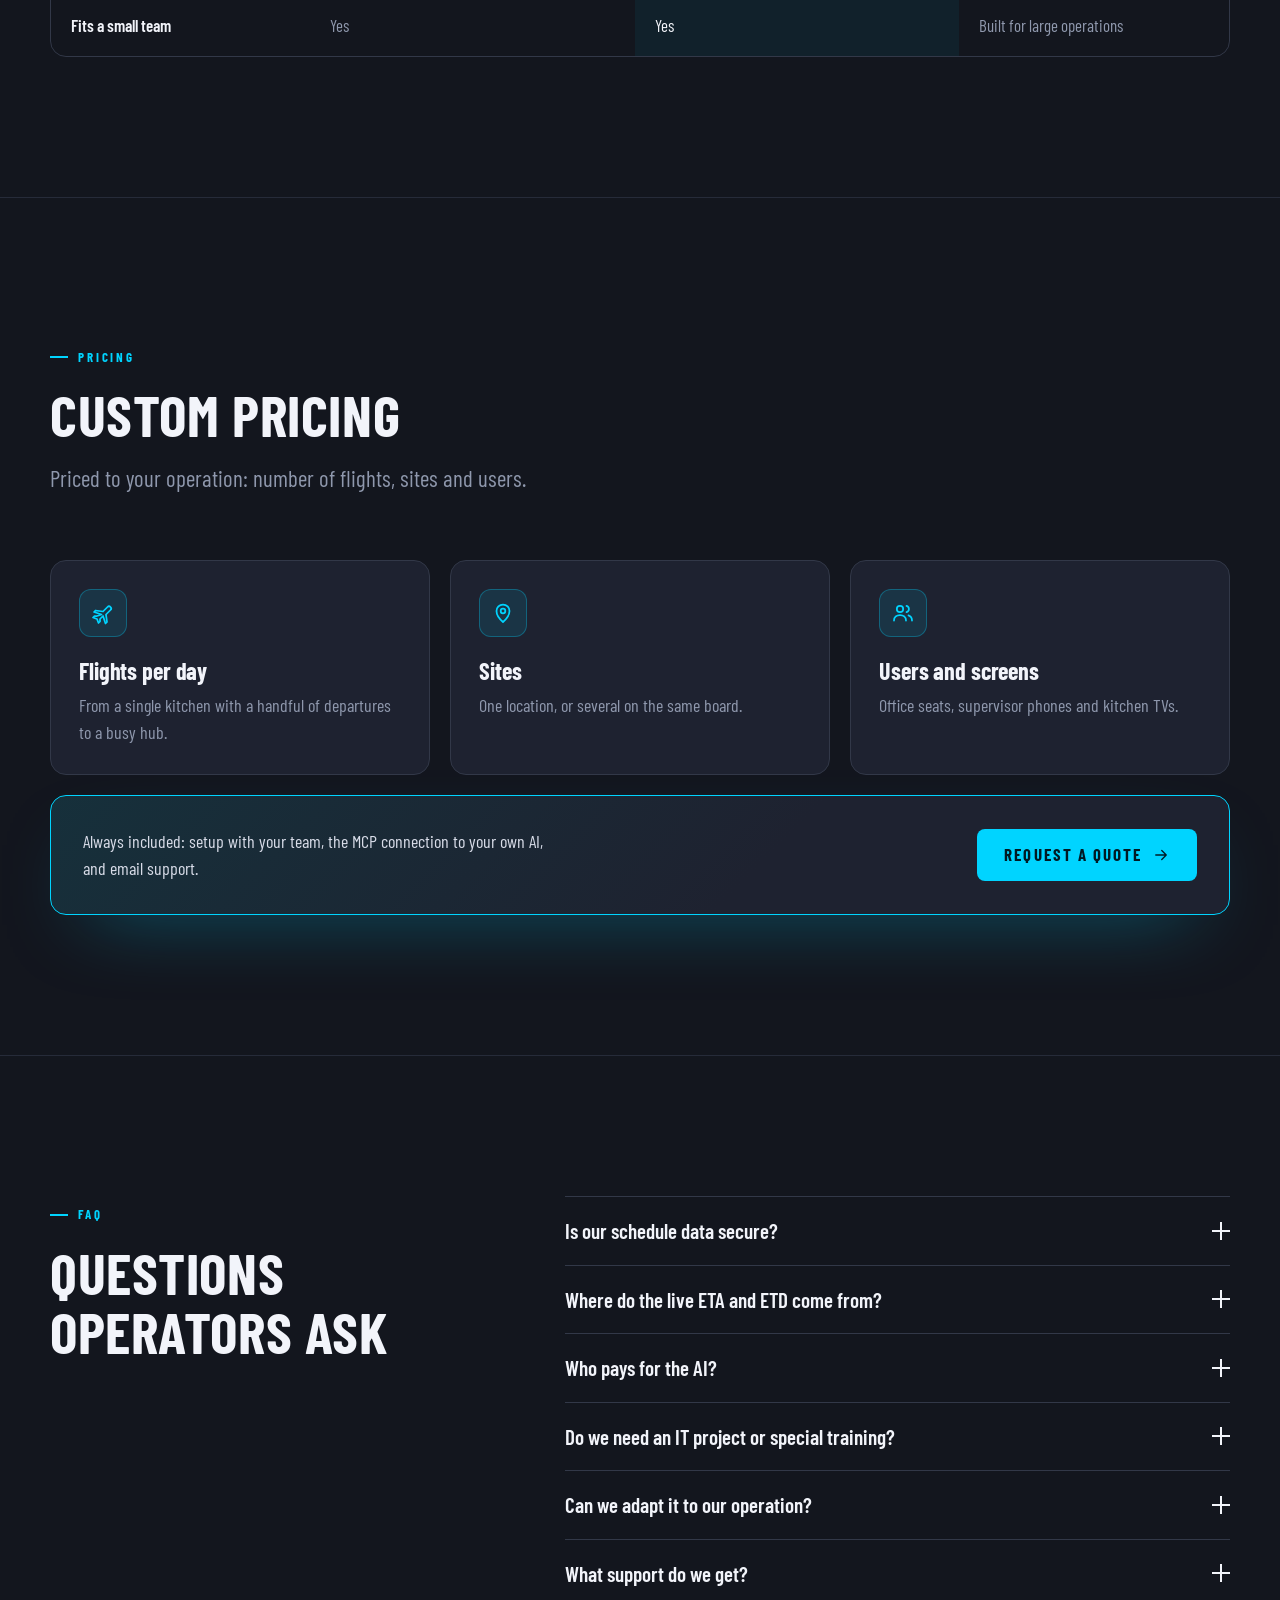
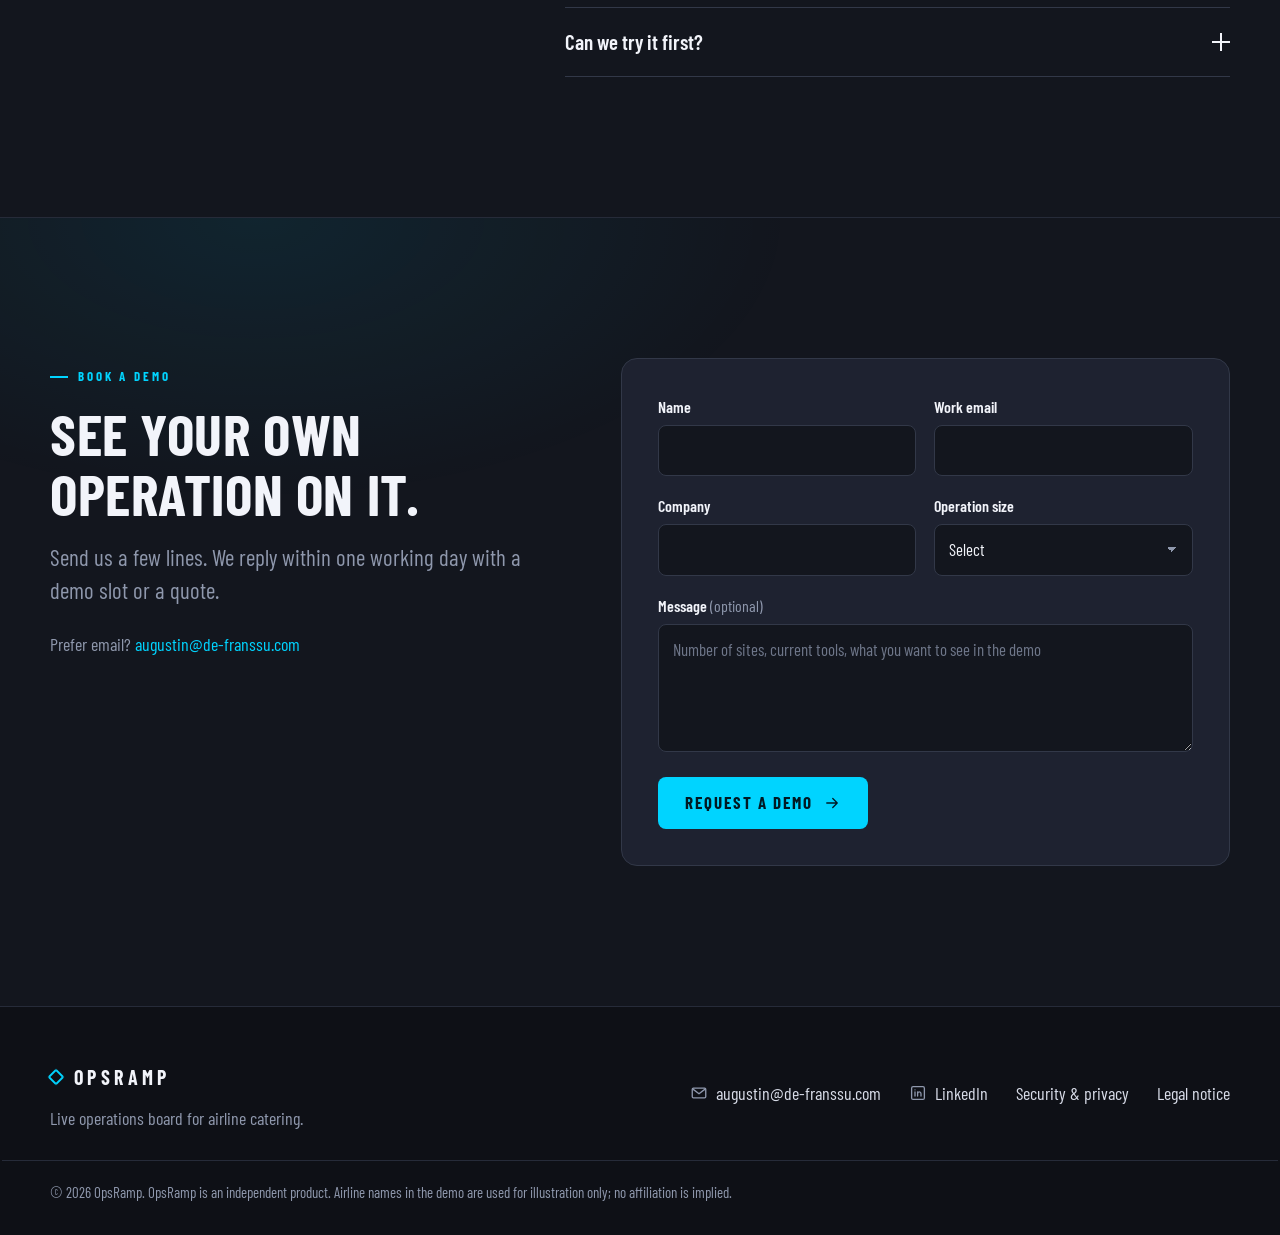
==== commit c34a5002: "Add live slots, config panel, MCP AI and data privacy sections; drop prices and sheet sync - Live sl" ====
--- a/index.html
+++ b/index.html
@@ -4,9 +4,9 @@
 <meta charset="utf-8">
 <meta name="viewport" content="width=device-width, initial-scale=1">
 <title>OpsRamp | Live operations board for airline catering</title>
-<meta name="description" content="A real-time board for airline catering: ETA, sealing, truck departure and ETD on one screen. Fed by a Google Sheet. Live in under a day.">
+<meta name="description" content="A real-time board for airline catering: live estimated ETA and ETD from flight tracking, sealing and truck slots that adjust on their own, in your own private workspace.">
 <meta property="og:title" content="OpsRamp | Live operations board for airline catering">
-<meta property="og:description" content="A real-time board for airline catering: ETA, sealing, truck departure and ETD on one screen. Fed by a Google Sheet. Live in under a day.">
+<meta property="og:description" content="A real-time board for airline catering: live estimated ETA and ETD from flight tracking, sealing and truck slots that adjust on their own, in your own private workspace.">
 <meta property="og:image" content="https://gus02322.github.io/Dashboard-Airlines-solution/assets/og-image.png">
 <meta name="twitter:card" content="summary_large_image">
 <meta name="robots" content="noindex">
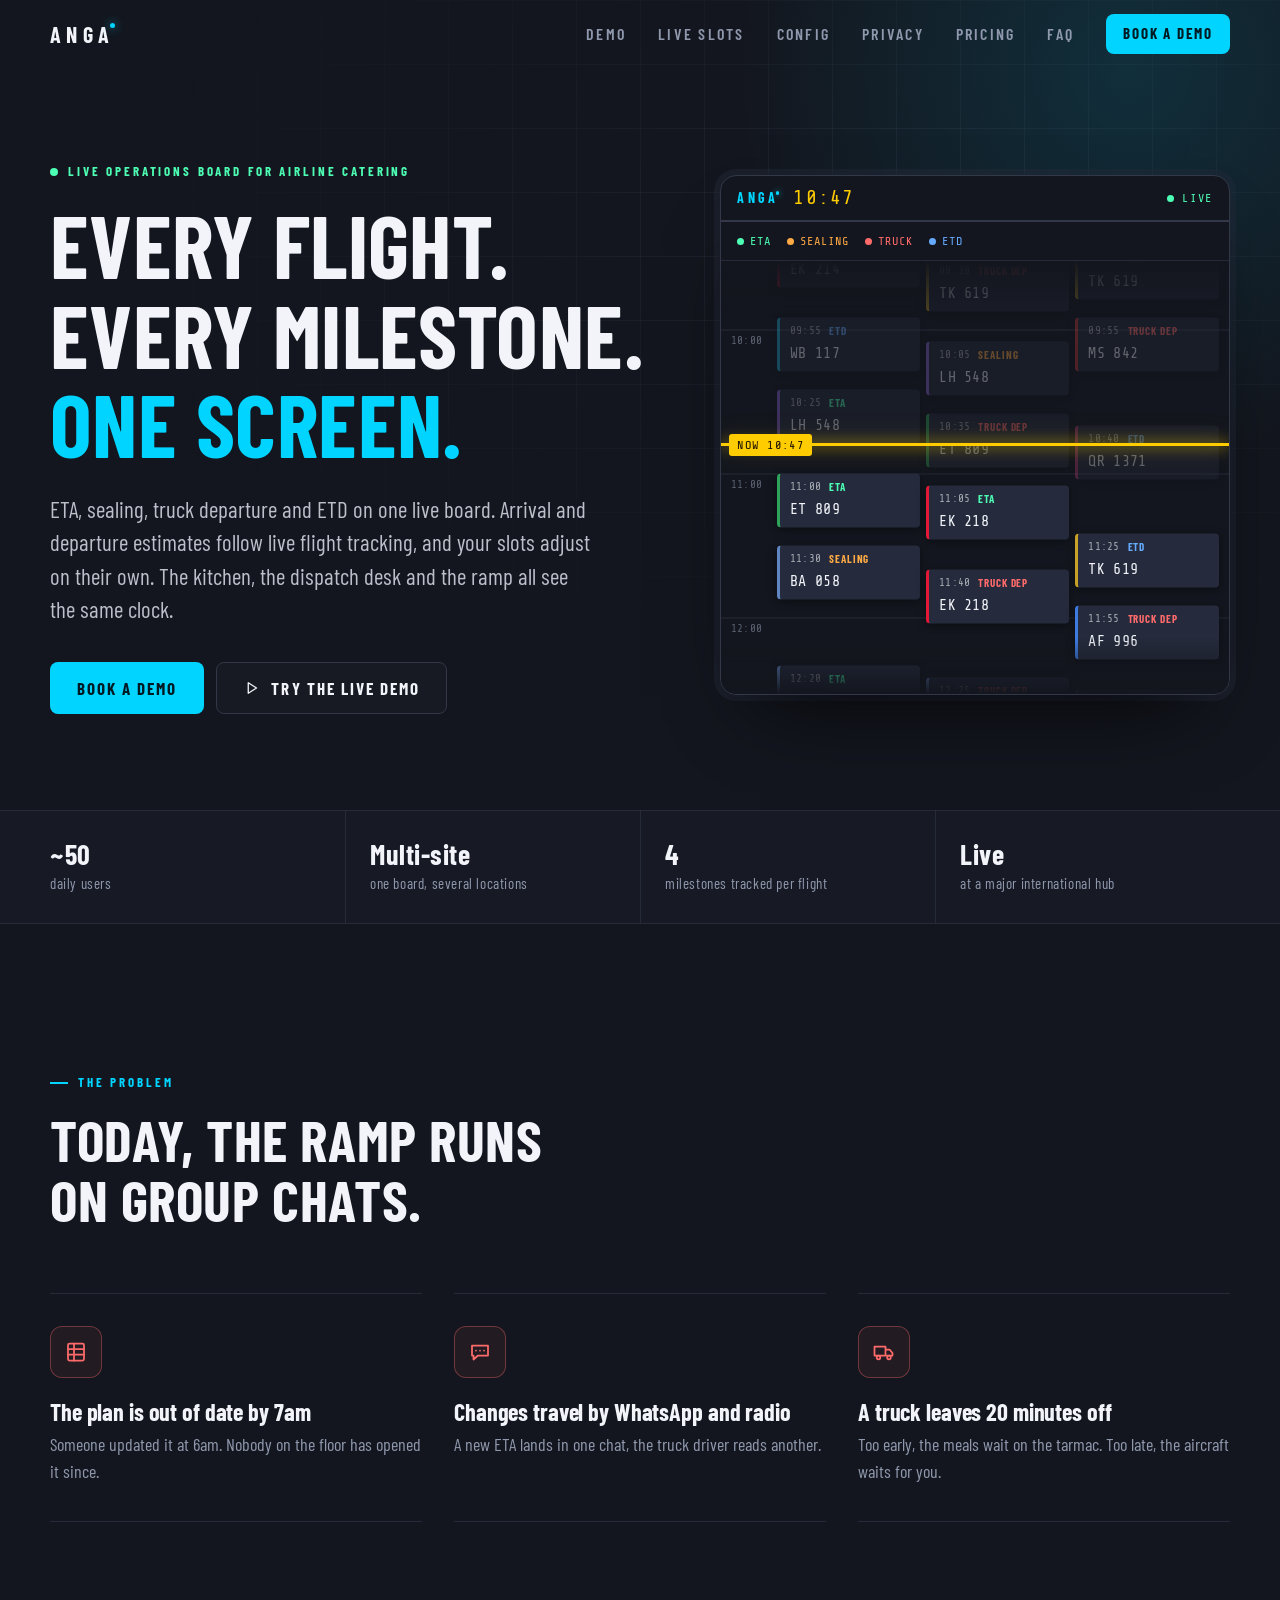
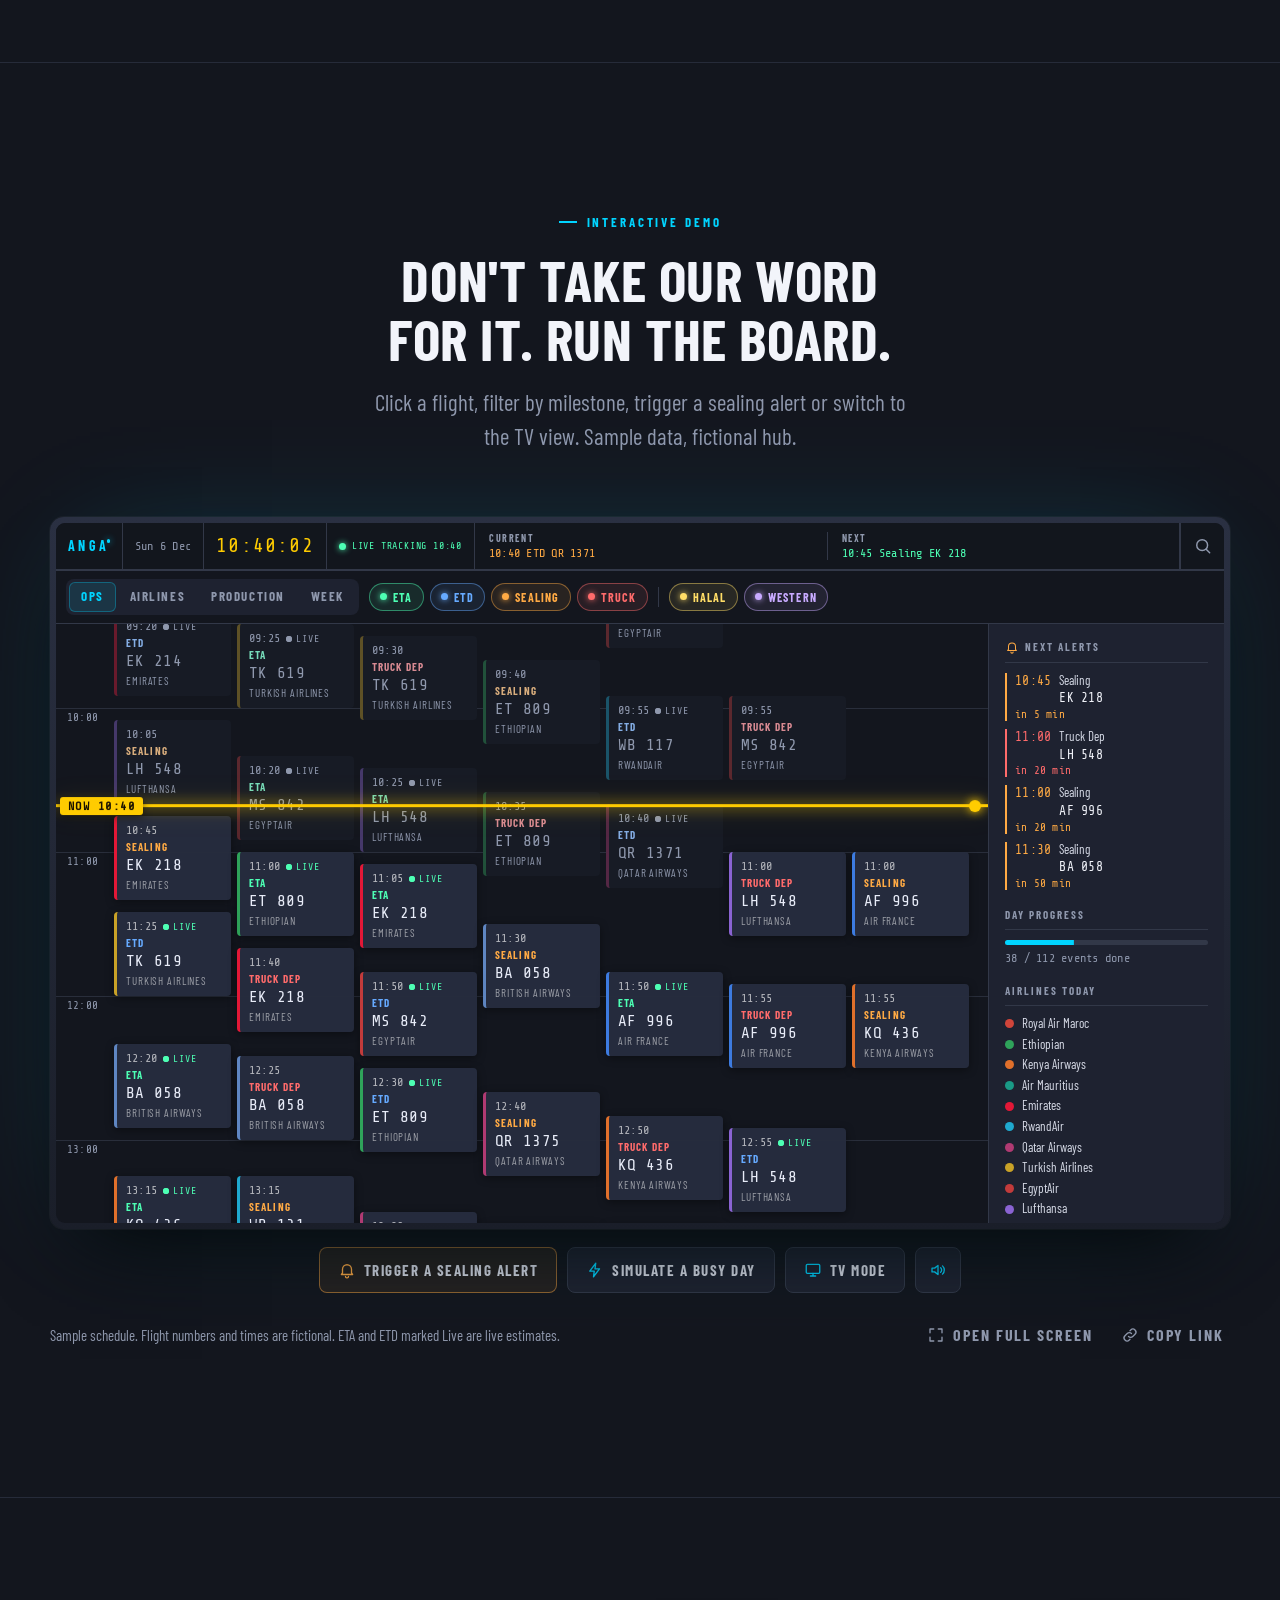
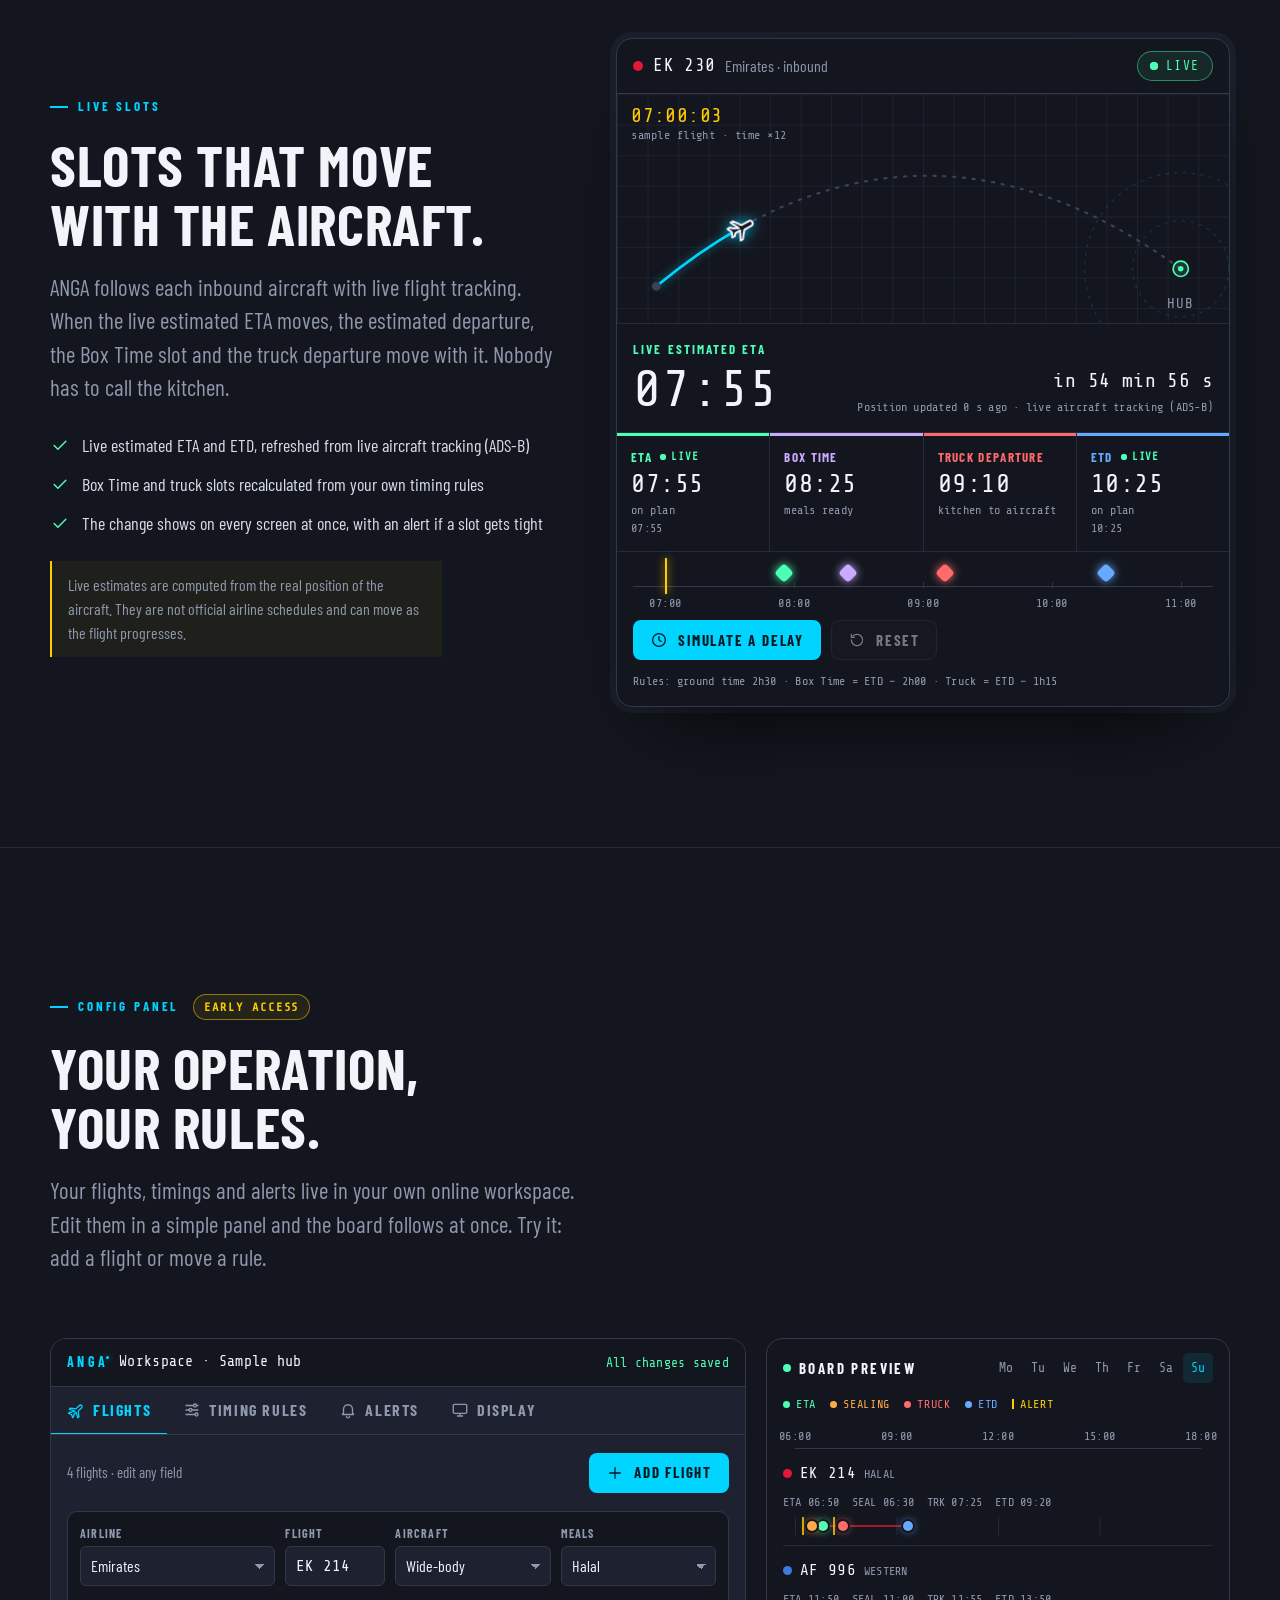
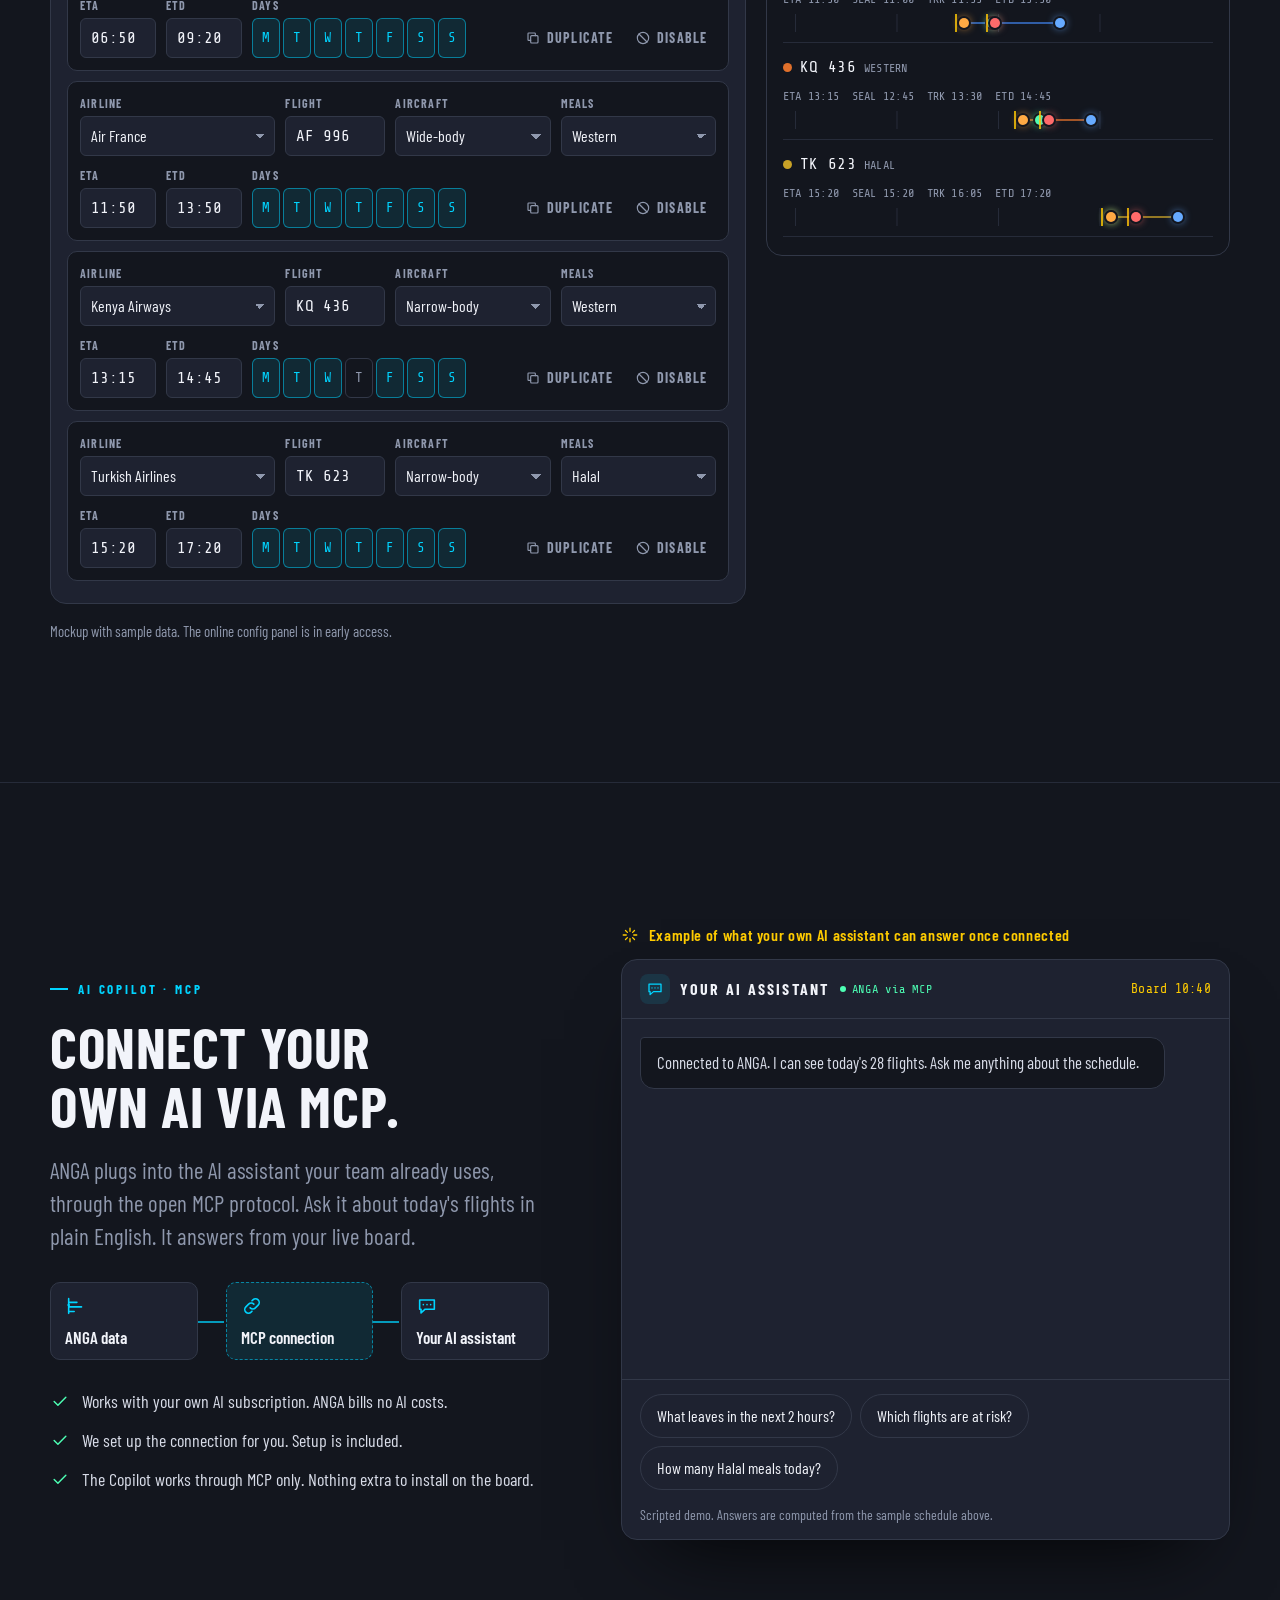
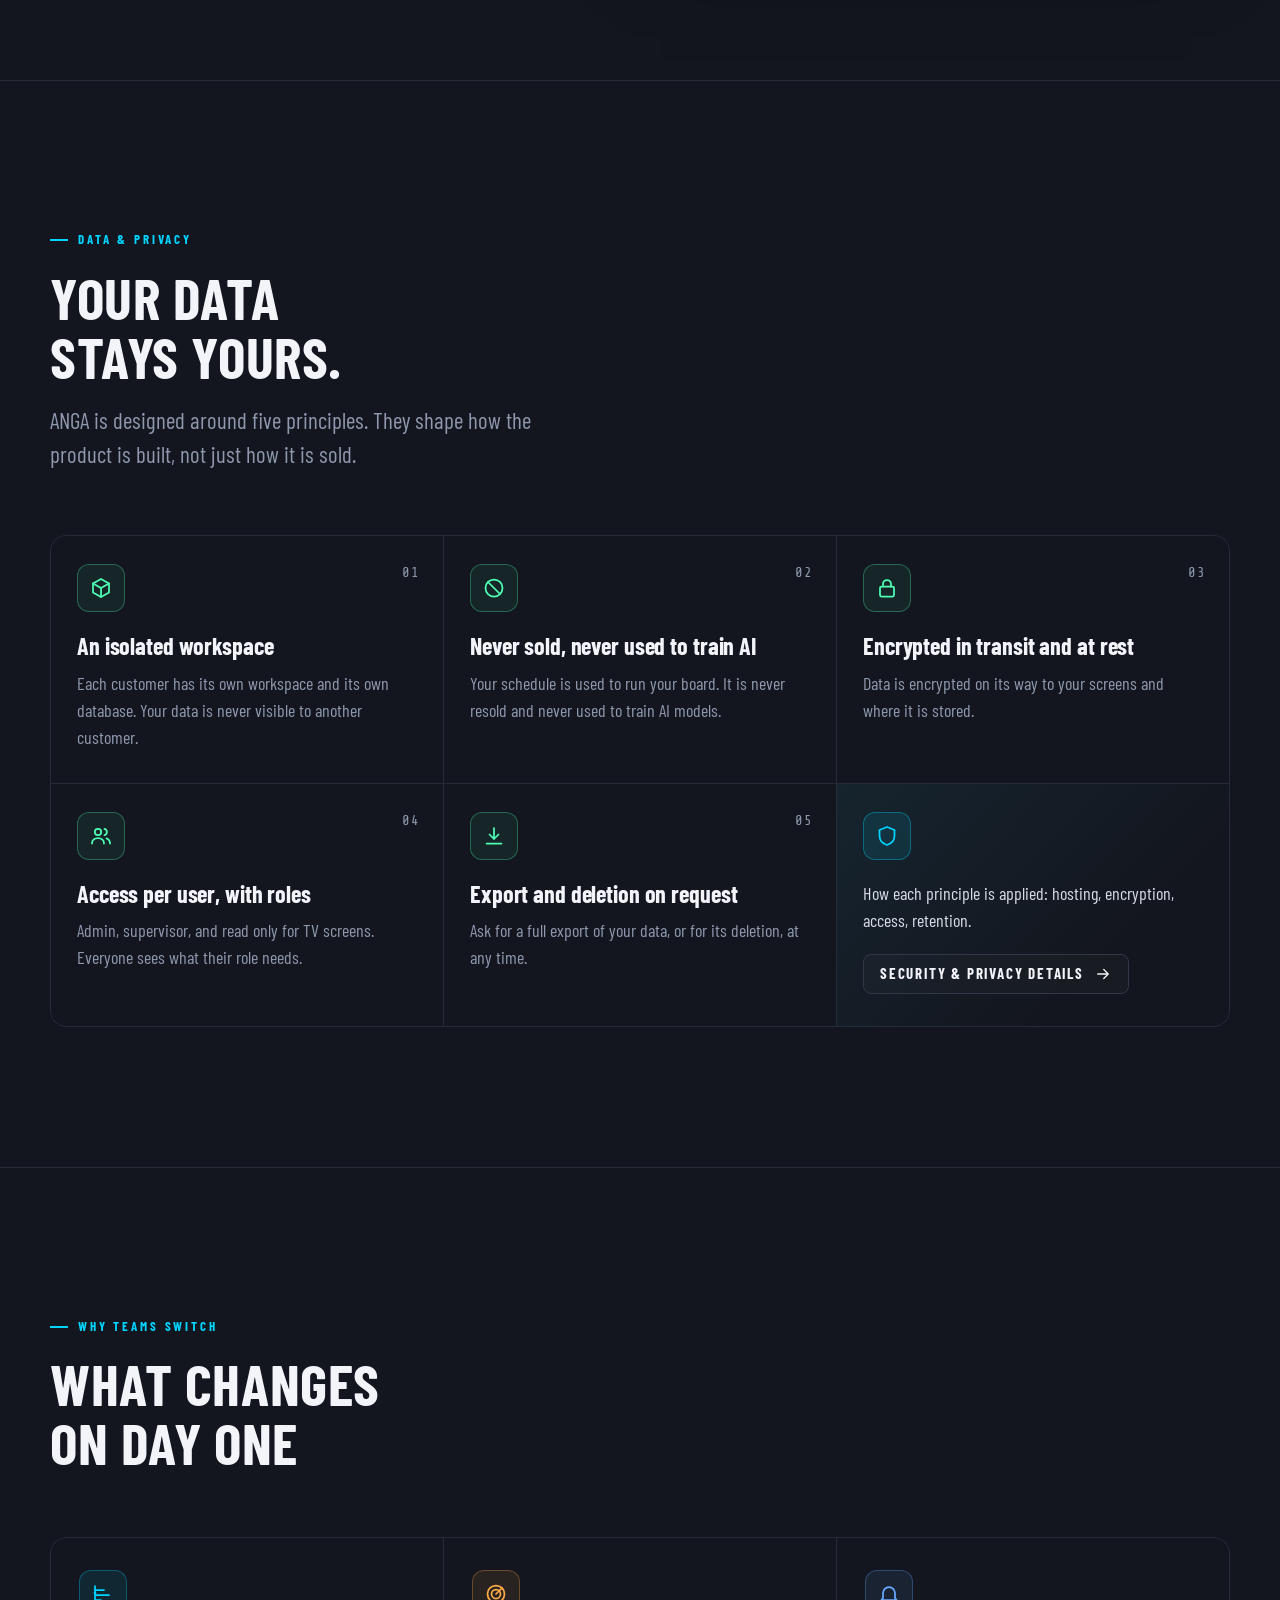
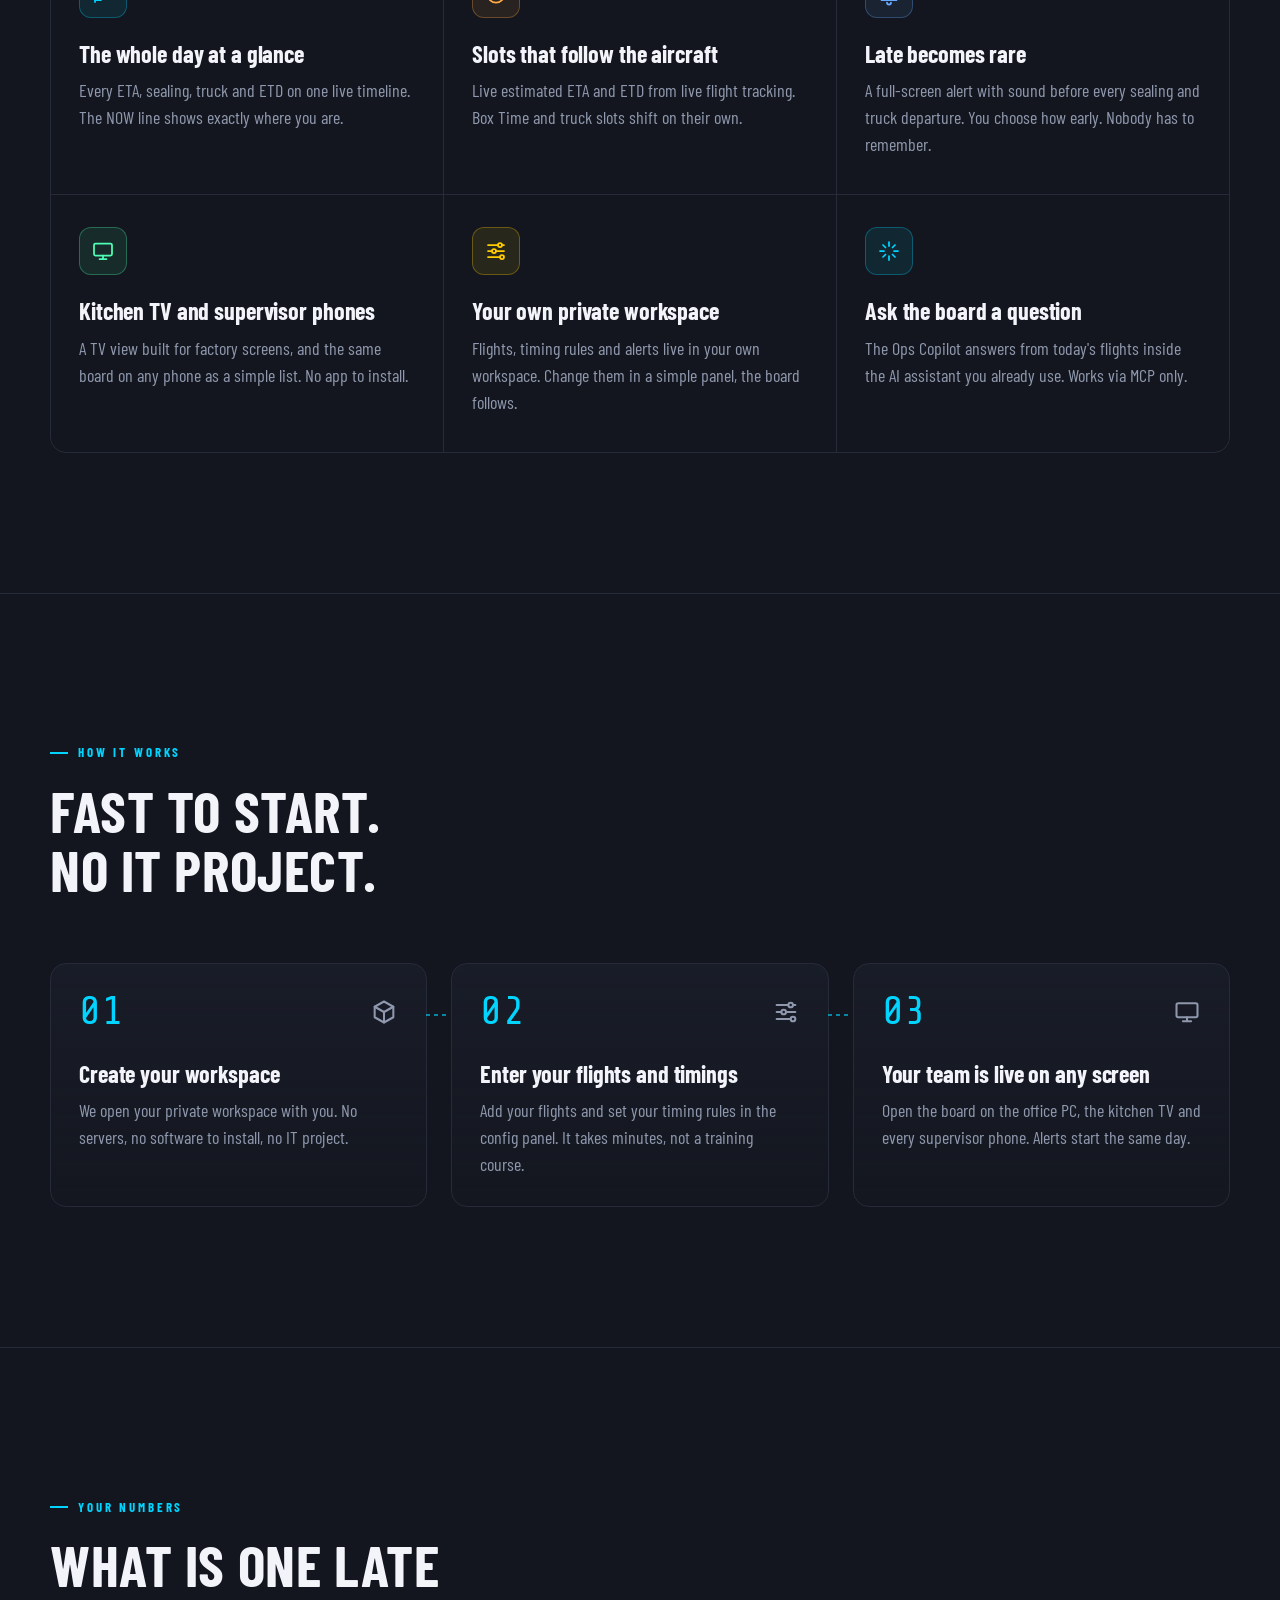
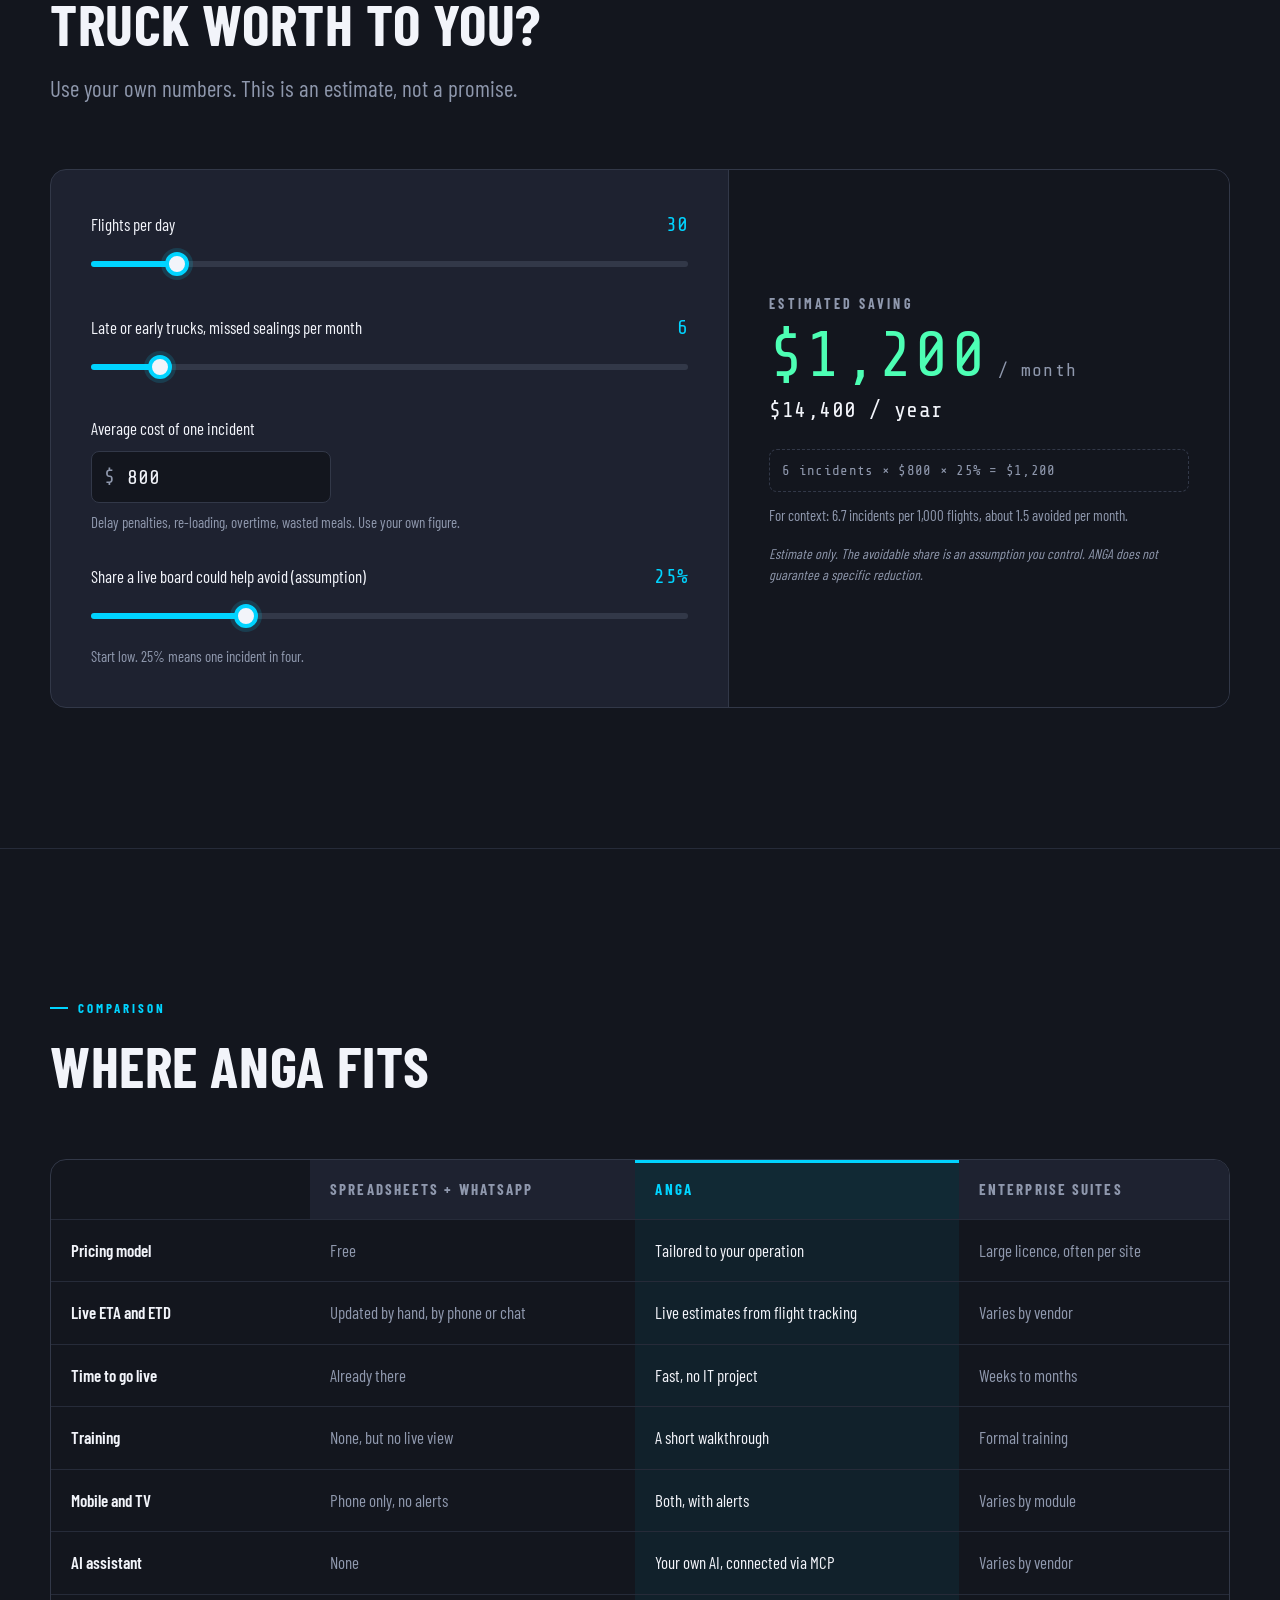
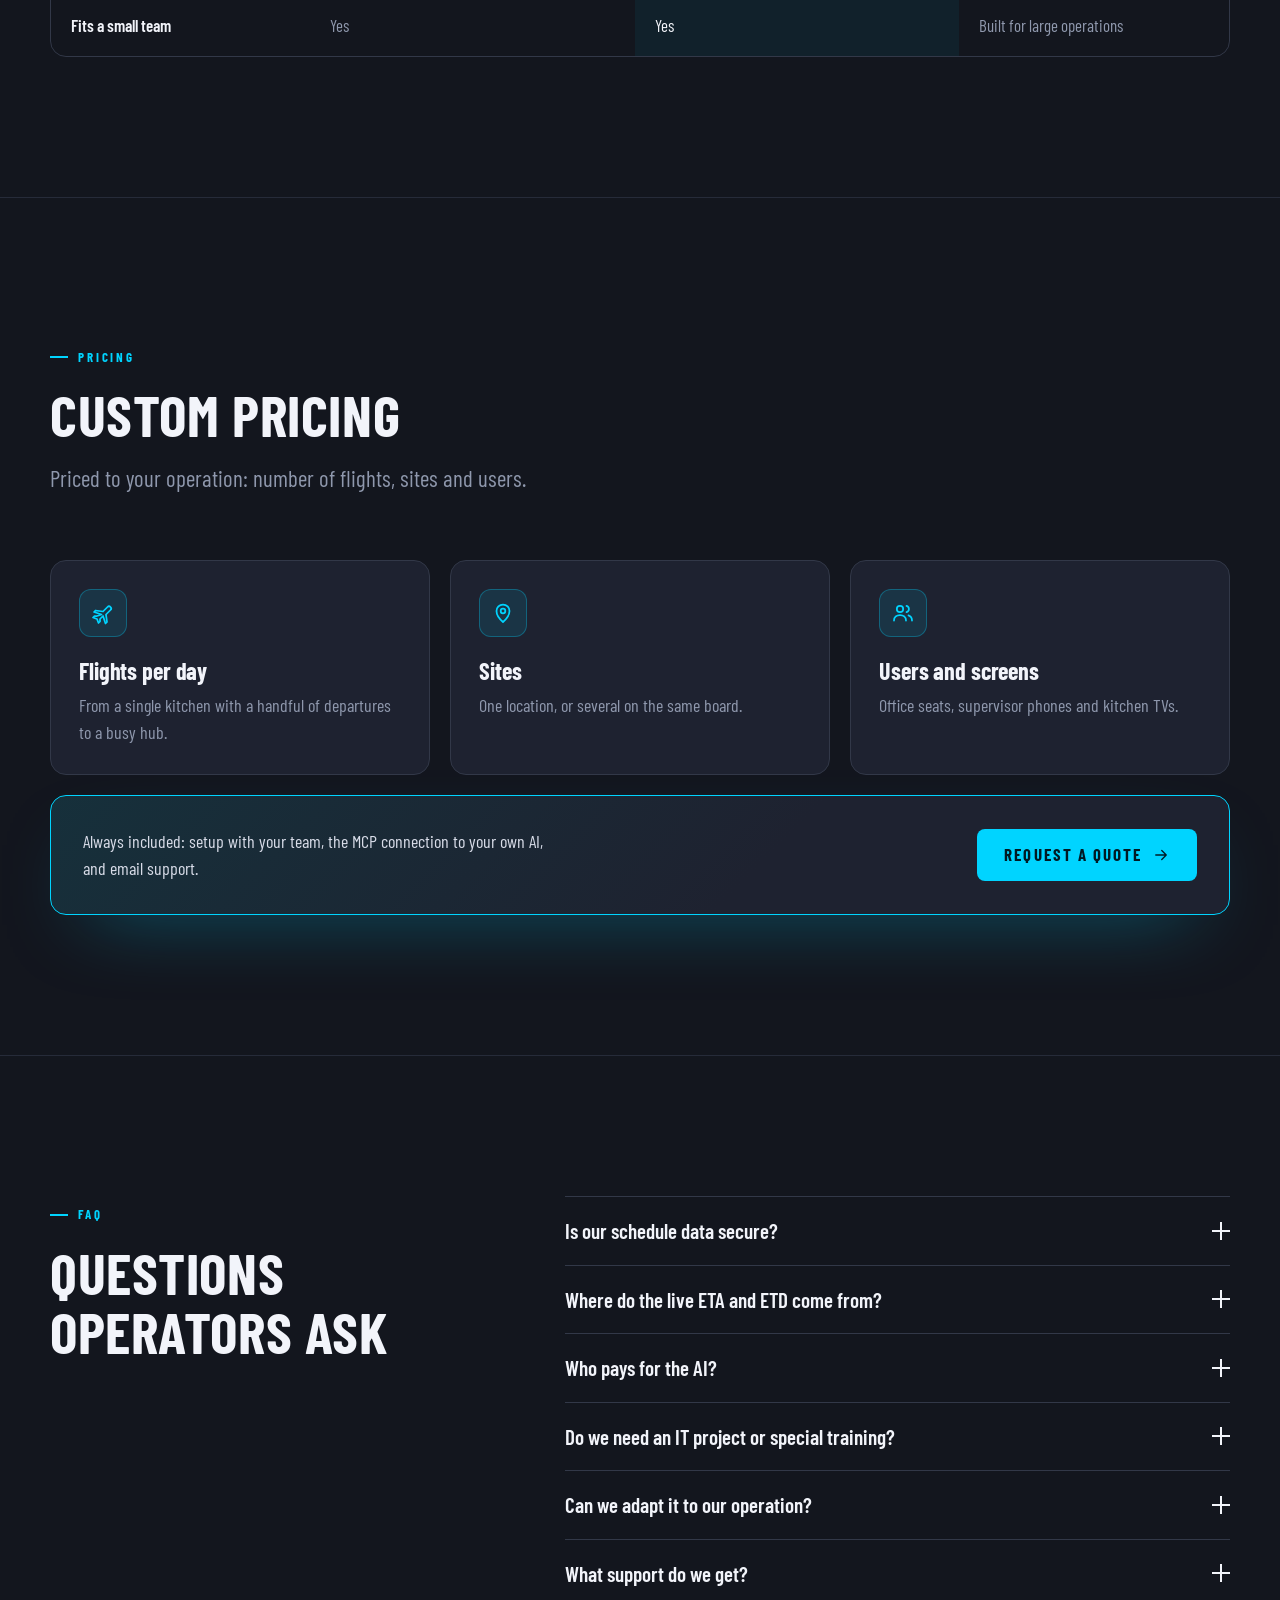
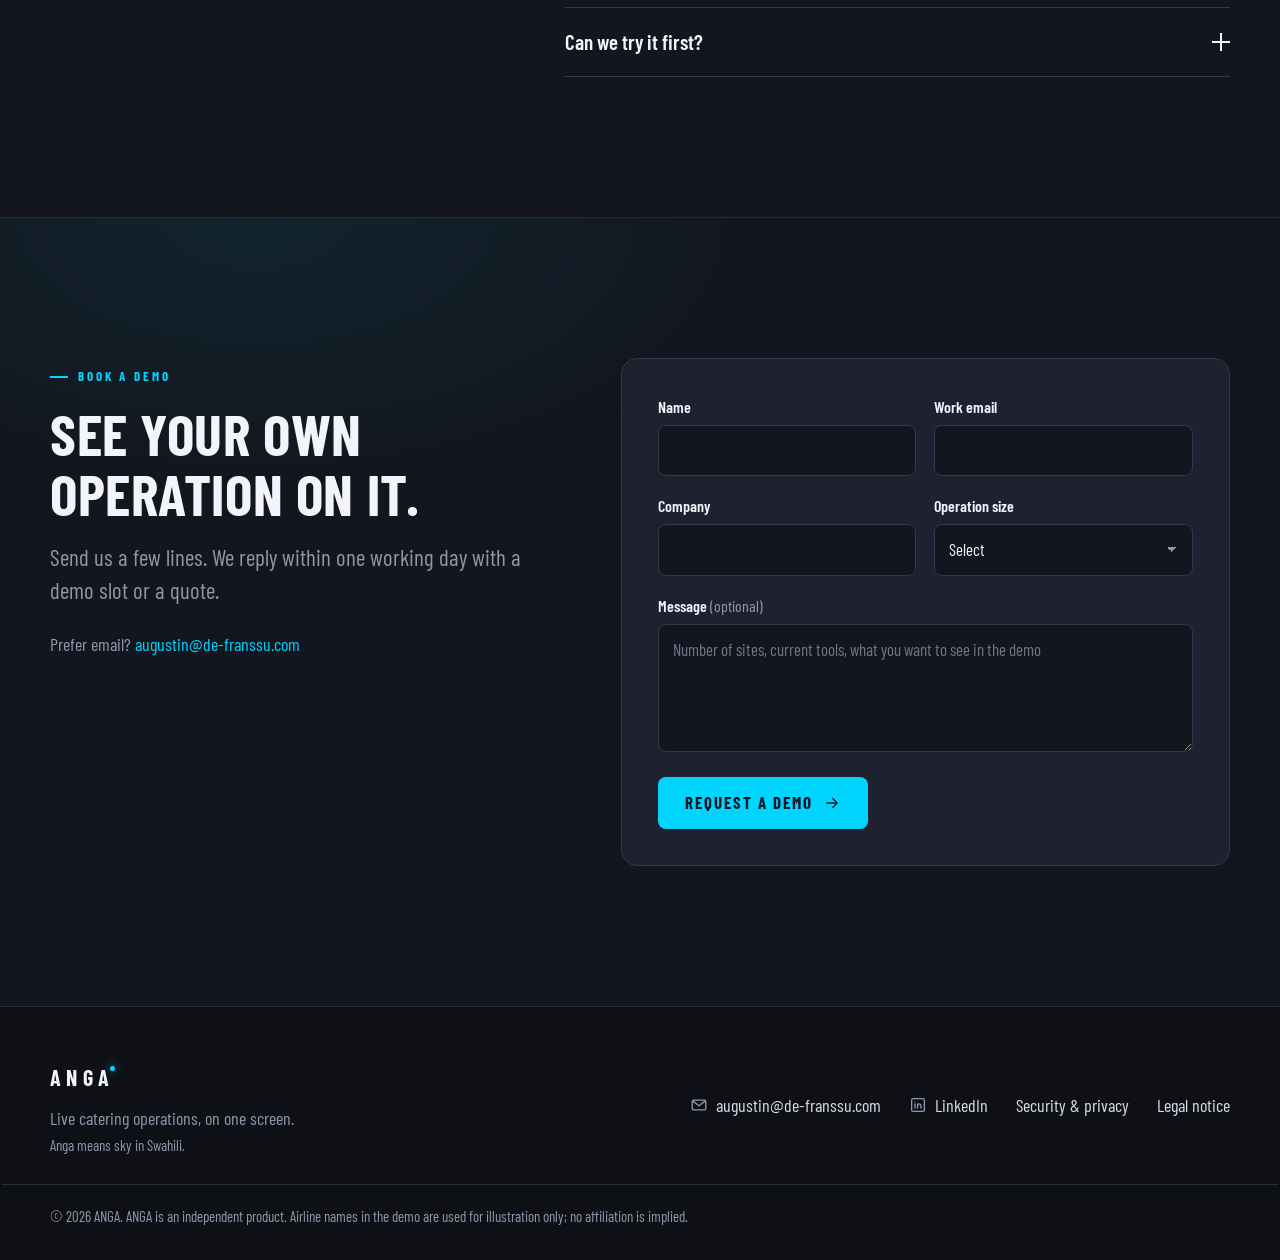
==== commit 1cefc3bc: "Rename the product to ANGA - PRODUCT_NAME, TAGLINE, CONTACT_EMAIL and SITE_URL constants at the top " ====
--- a/index.html
+++ b/index.html
@@ -3,9 +3,9 @@
 <head>
 <meta charset="utf-8">
 <meta name="viewport" content="width=device-width, initial-scale=1">
-<title>OpsRamp | Live operations board for airline catering</title>
+<title>ANGA | Live catering operations, on one screen</title>
 <meta name="description" content="A real-time board for airline catering: live estimated ETA and ETD from flight tracking, sealing and truck slots that adjust on their own, in your own private workspace.">
-<meta property="og:title" content="OpsRamp | Live operations board for airline catering">
+<meta property="og:title" content="ANGA | Live catering operations, on one screen">
 <meta property="og:description" content="A real-time board for airline catering: live estimated ETA and ETD from flight tracking, sealing and truck slots that adjust on their own, in your own private workspace.">
 <meta property="og:image" content="https://gus02322.github.io/Dashboard-Airlines-solution/assets/og-image.png">
 <meta name="twitter:card" content="summary_large_image">
@@ -14,5 +14,5 @@
 <script>location.replace('docs/' + location.hash);</script>
 <style>body{background:#13161e;color:#d8dce8;font-family:sans-serif;display:grid;place-items:center;height:100vh;margin:0}a{color:#00d4ff}</style>
 </head>
-<body><p>Opening the site… <a href="docs/">continue</a></p></body>
+<body><p>Opening ANGA… <a href="docs/">continue</a></p></body>
 </html>
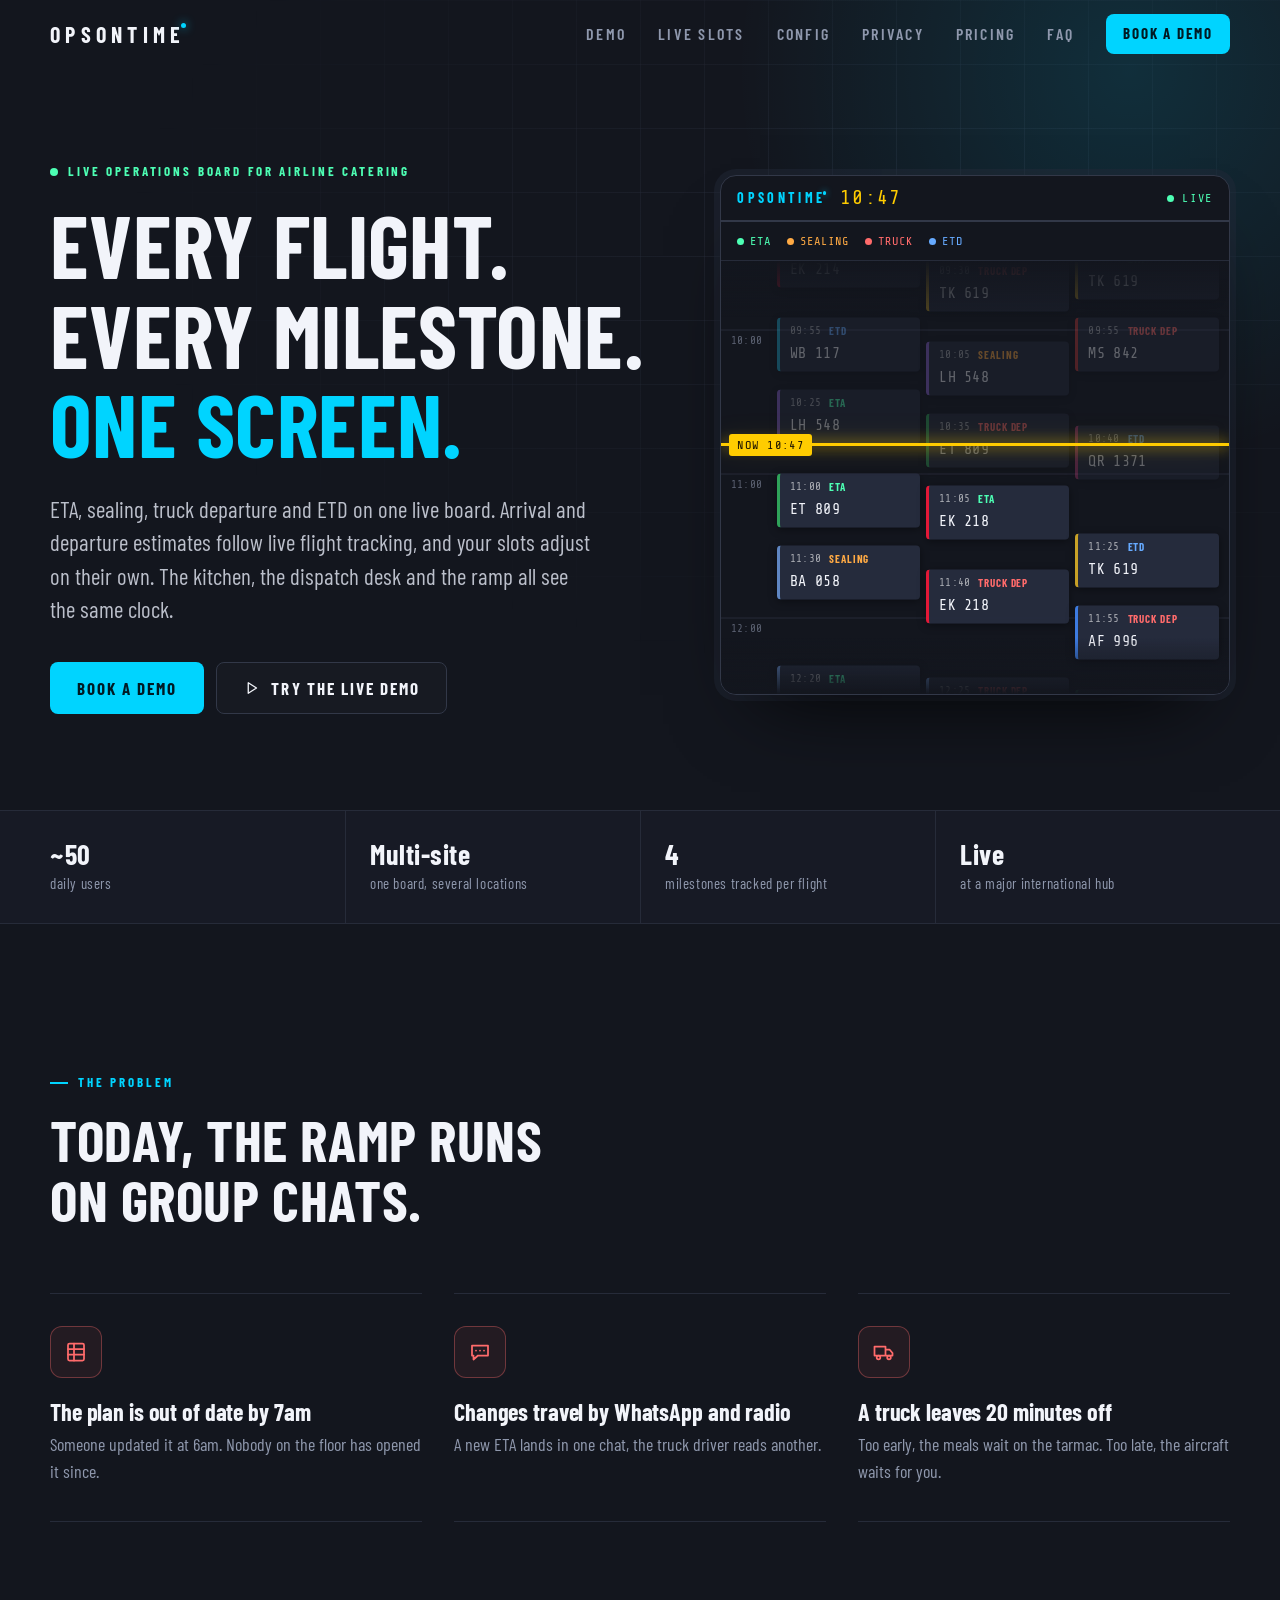
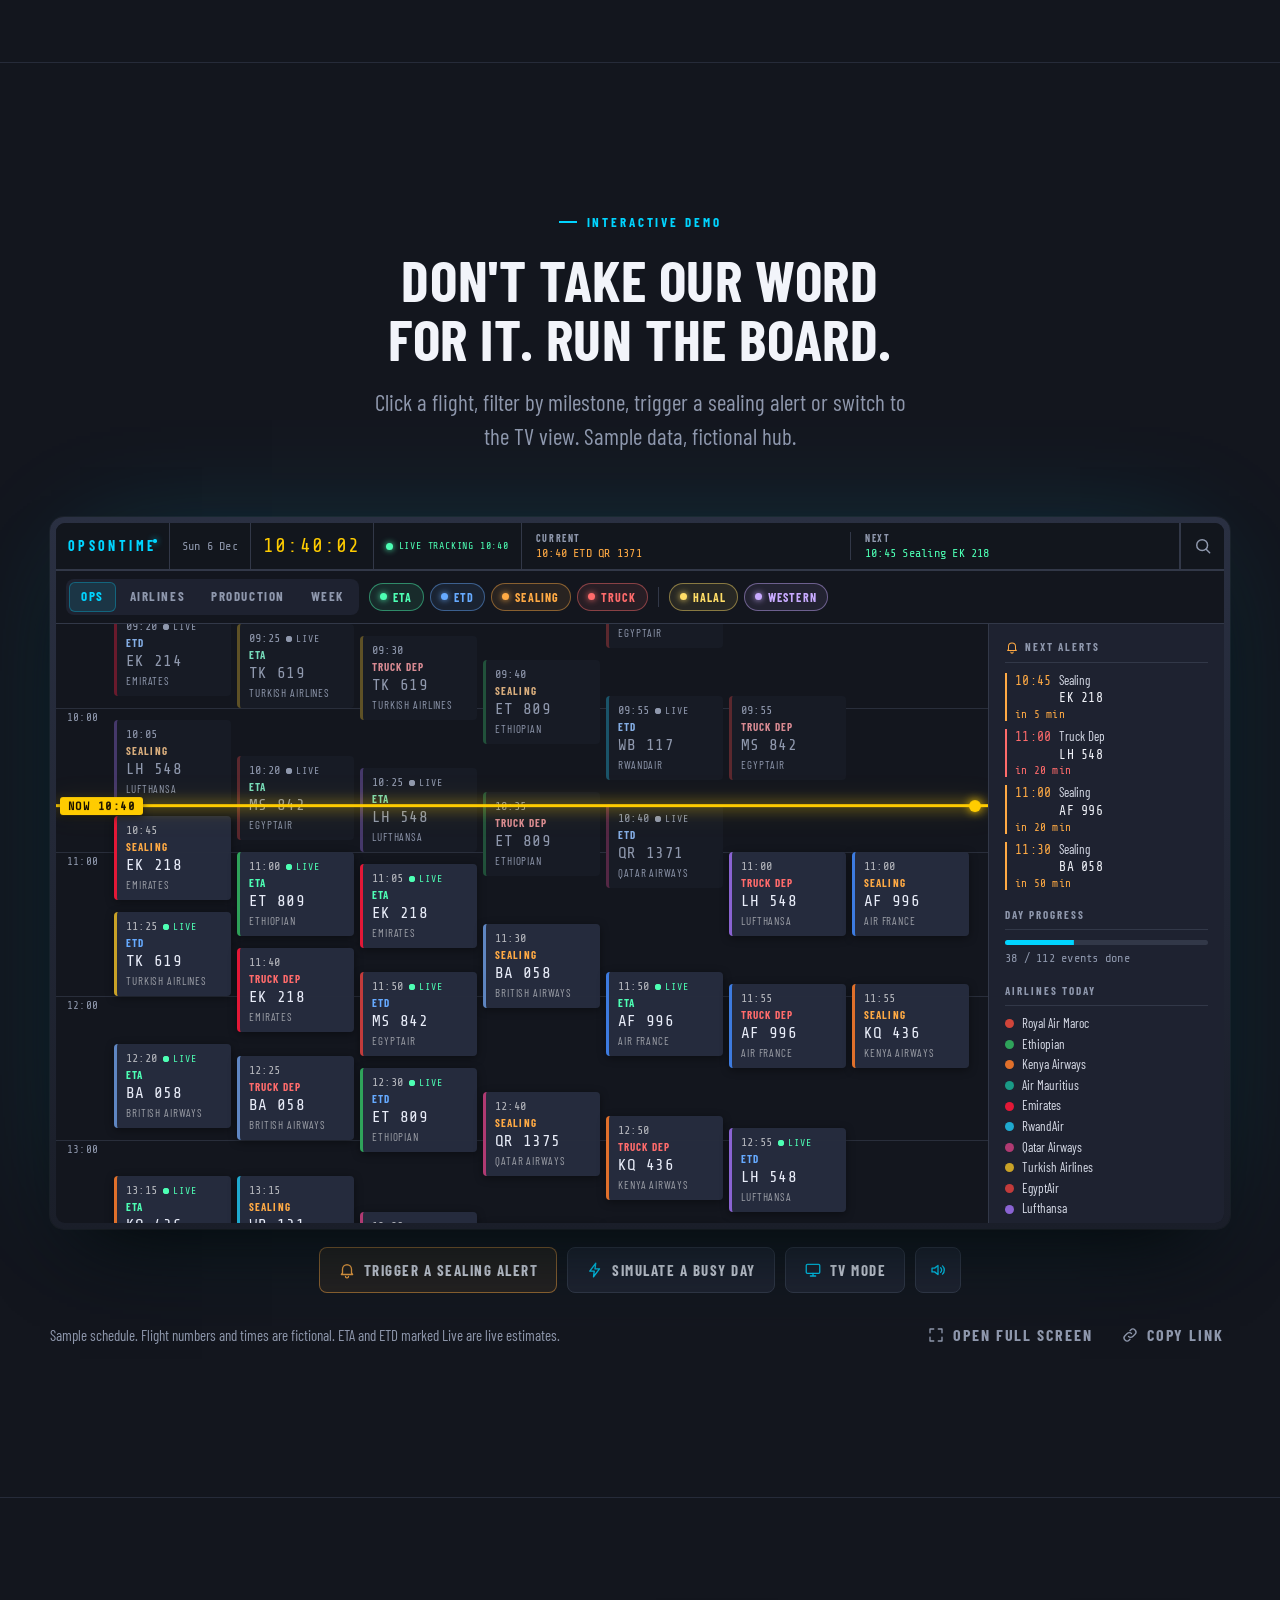
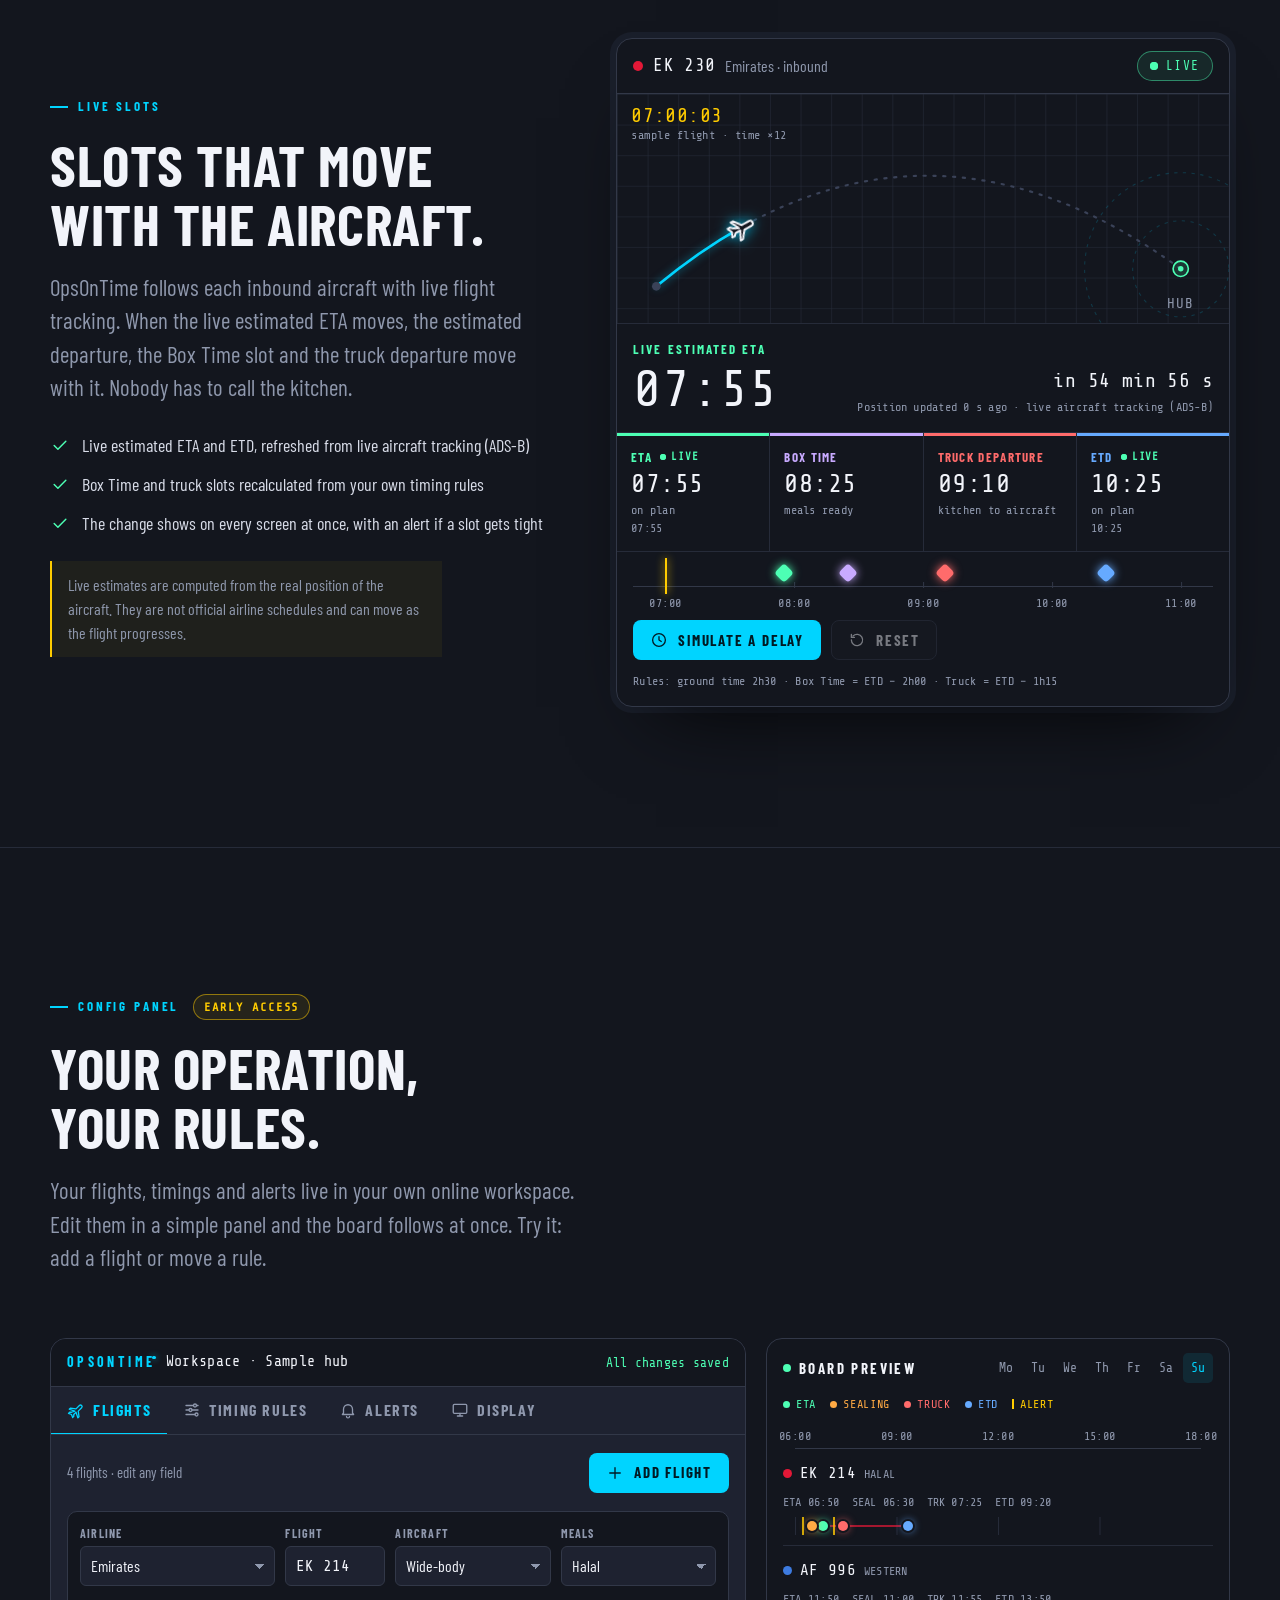
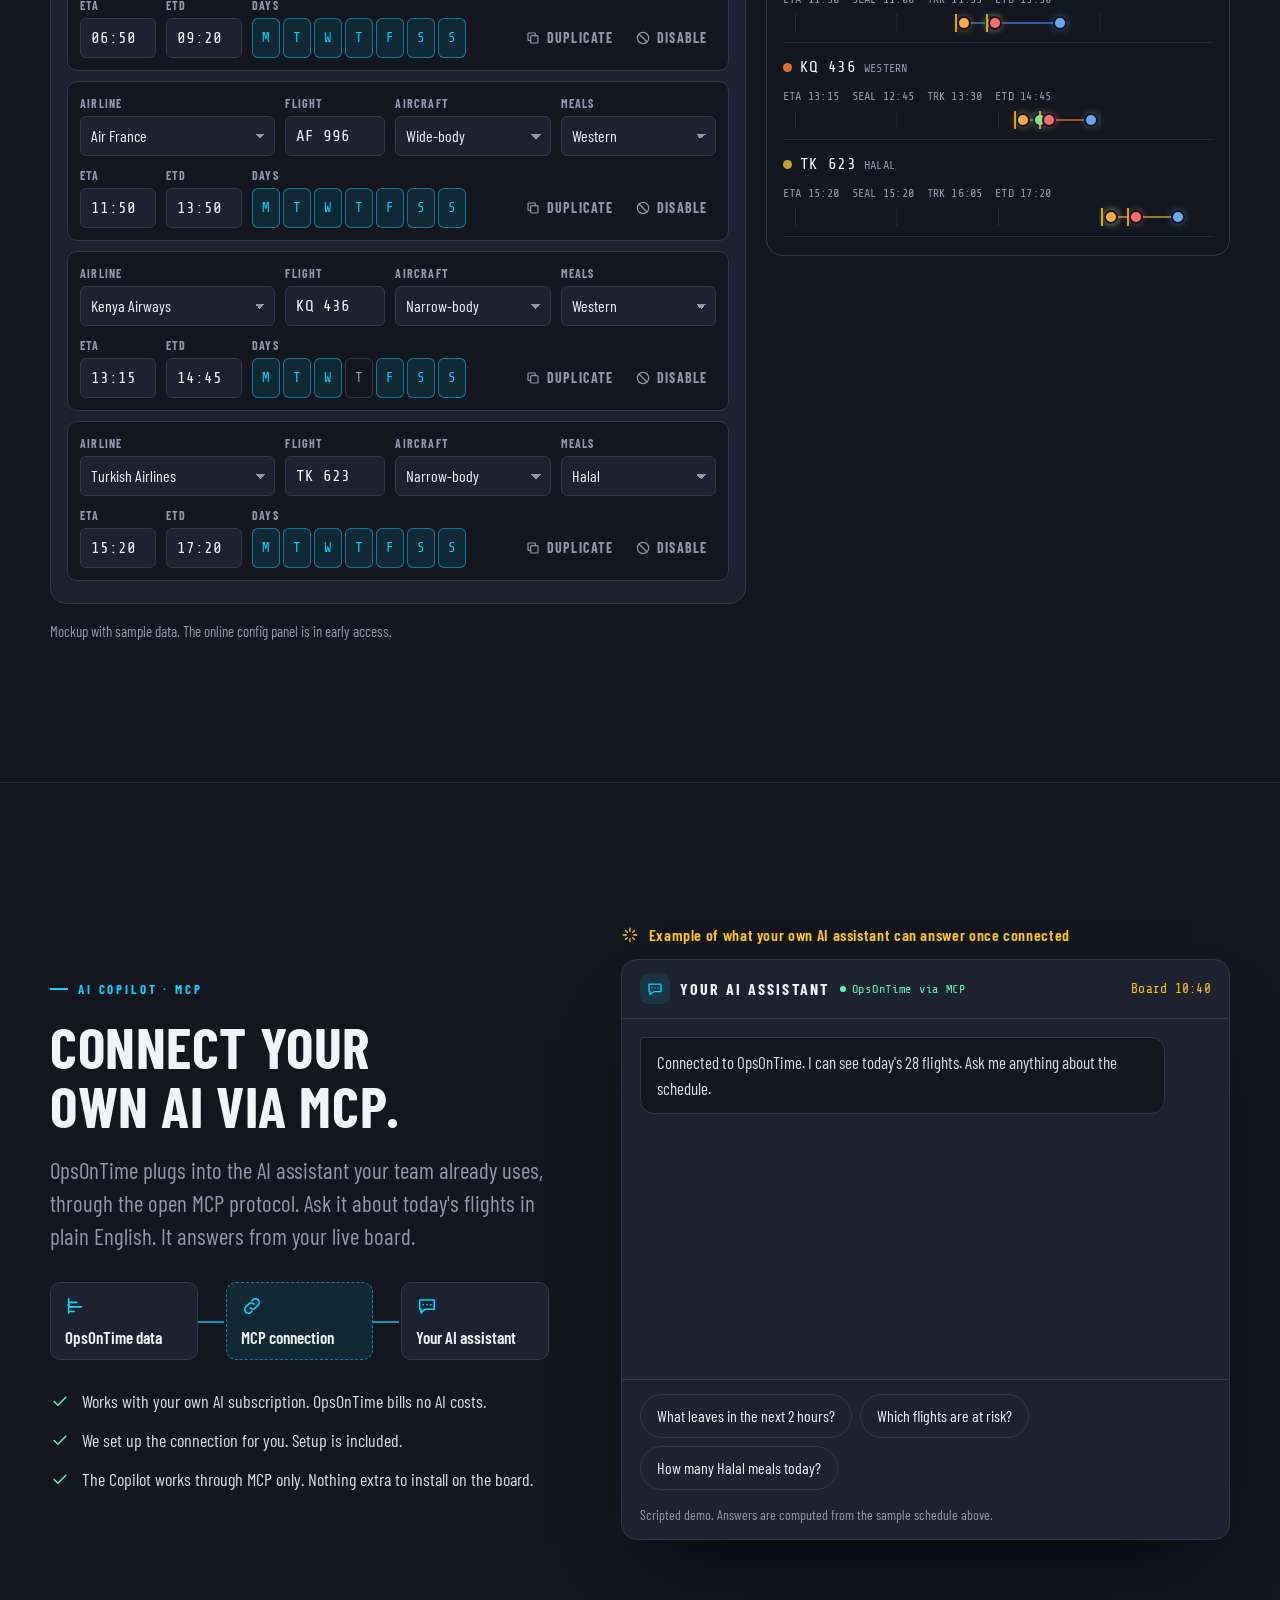
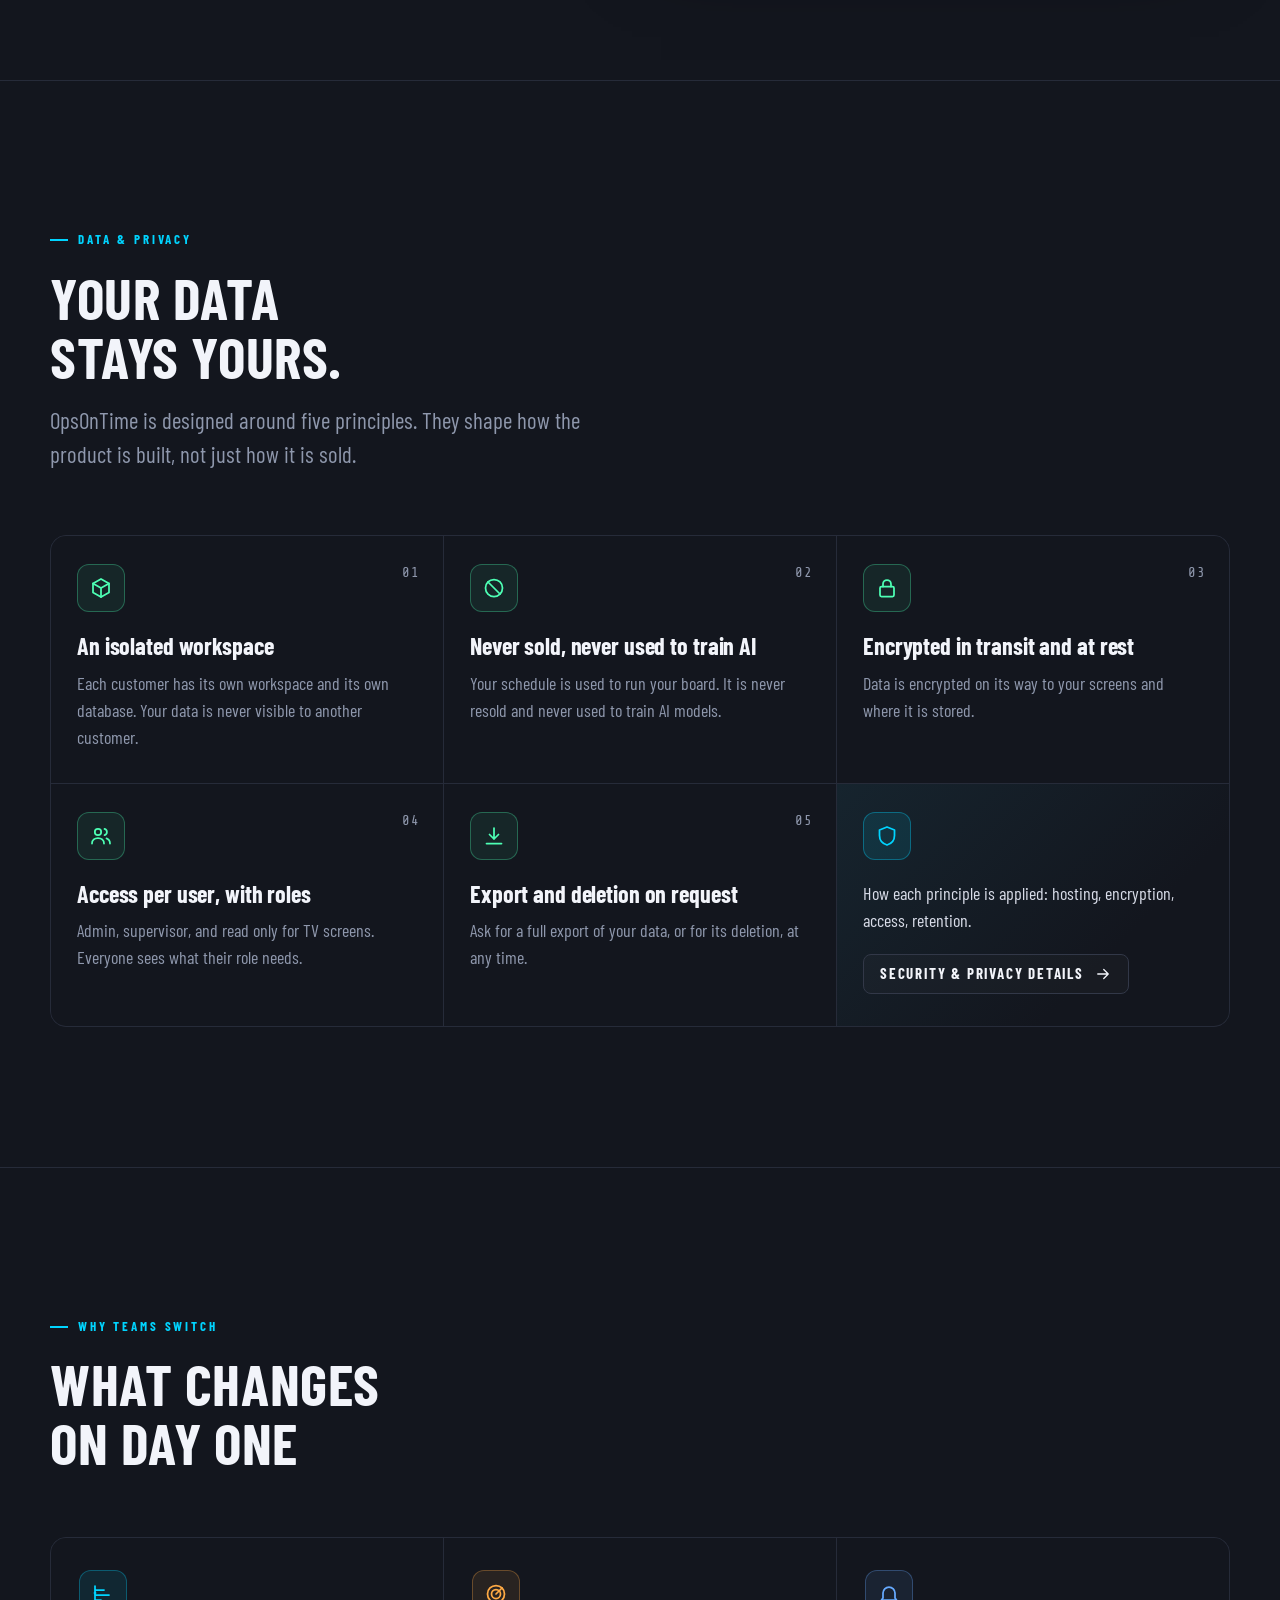
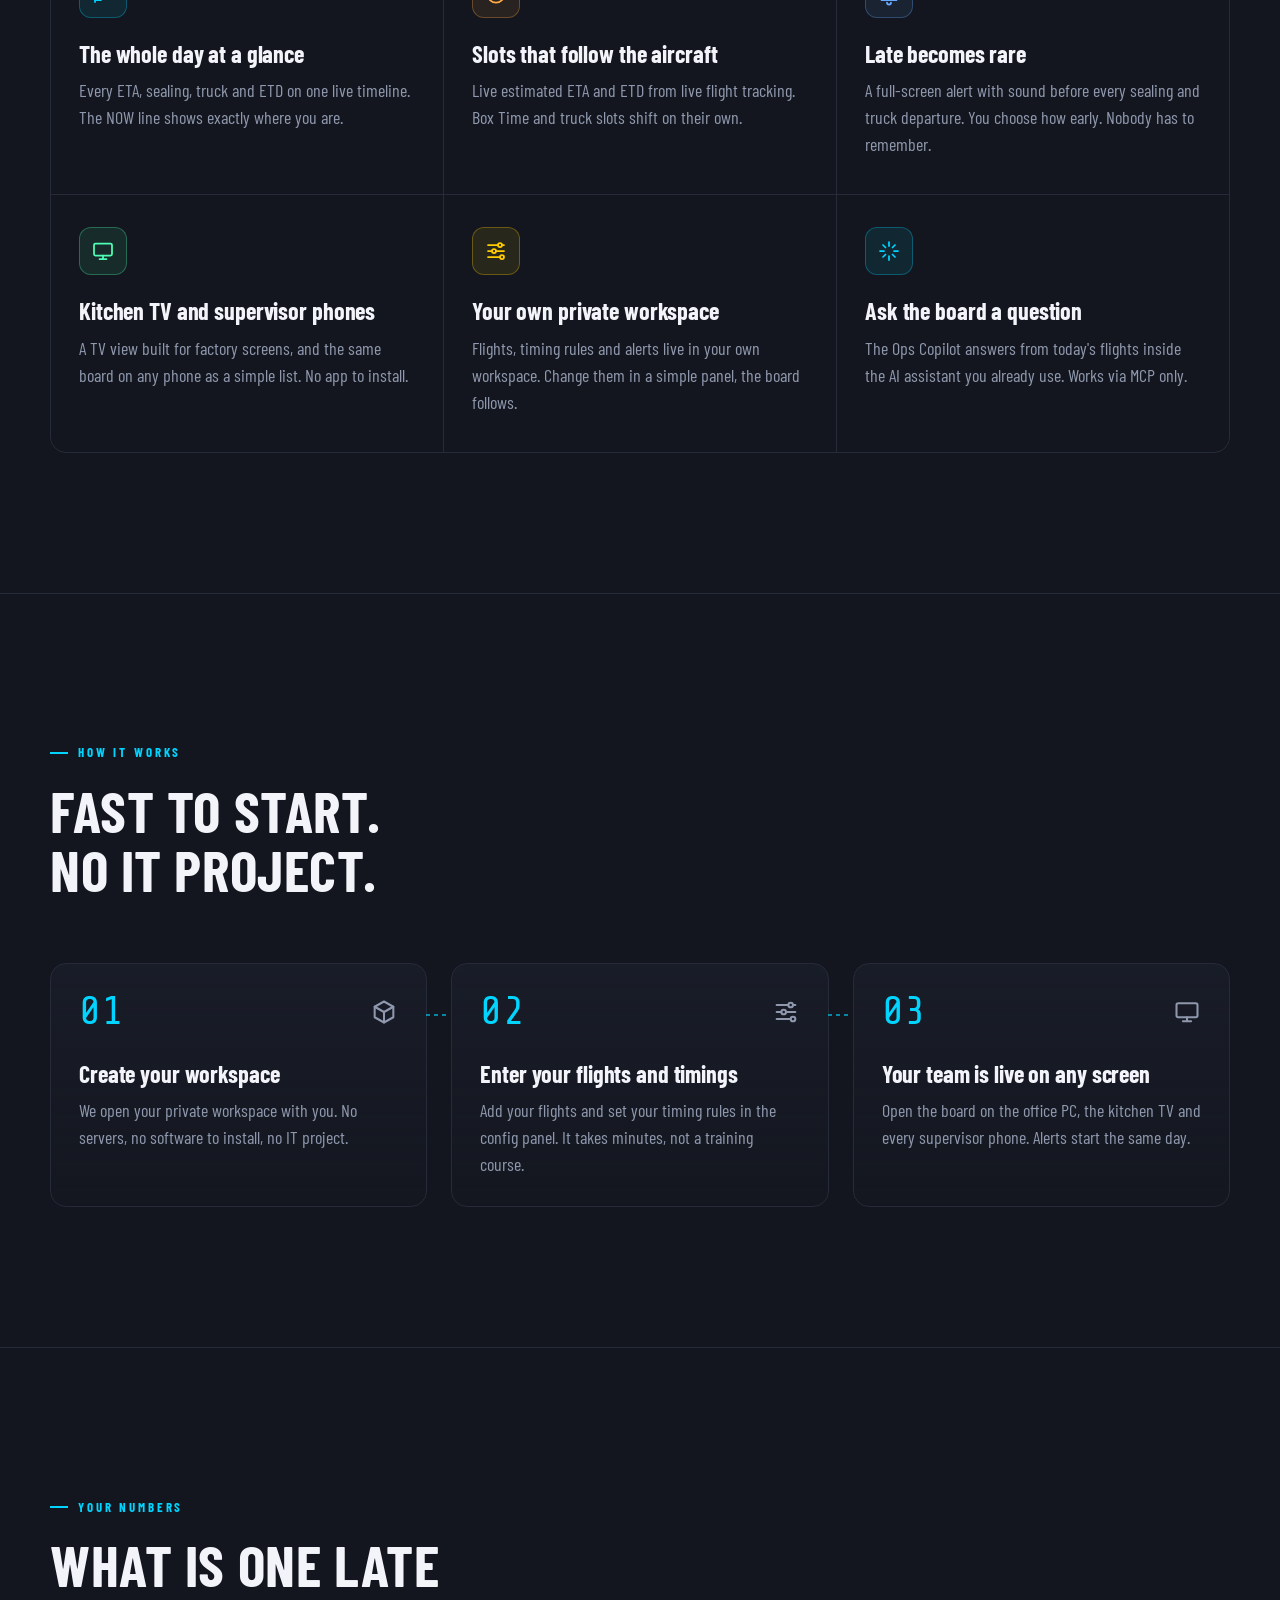
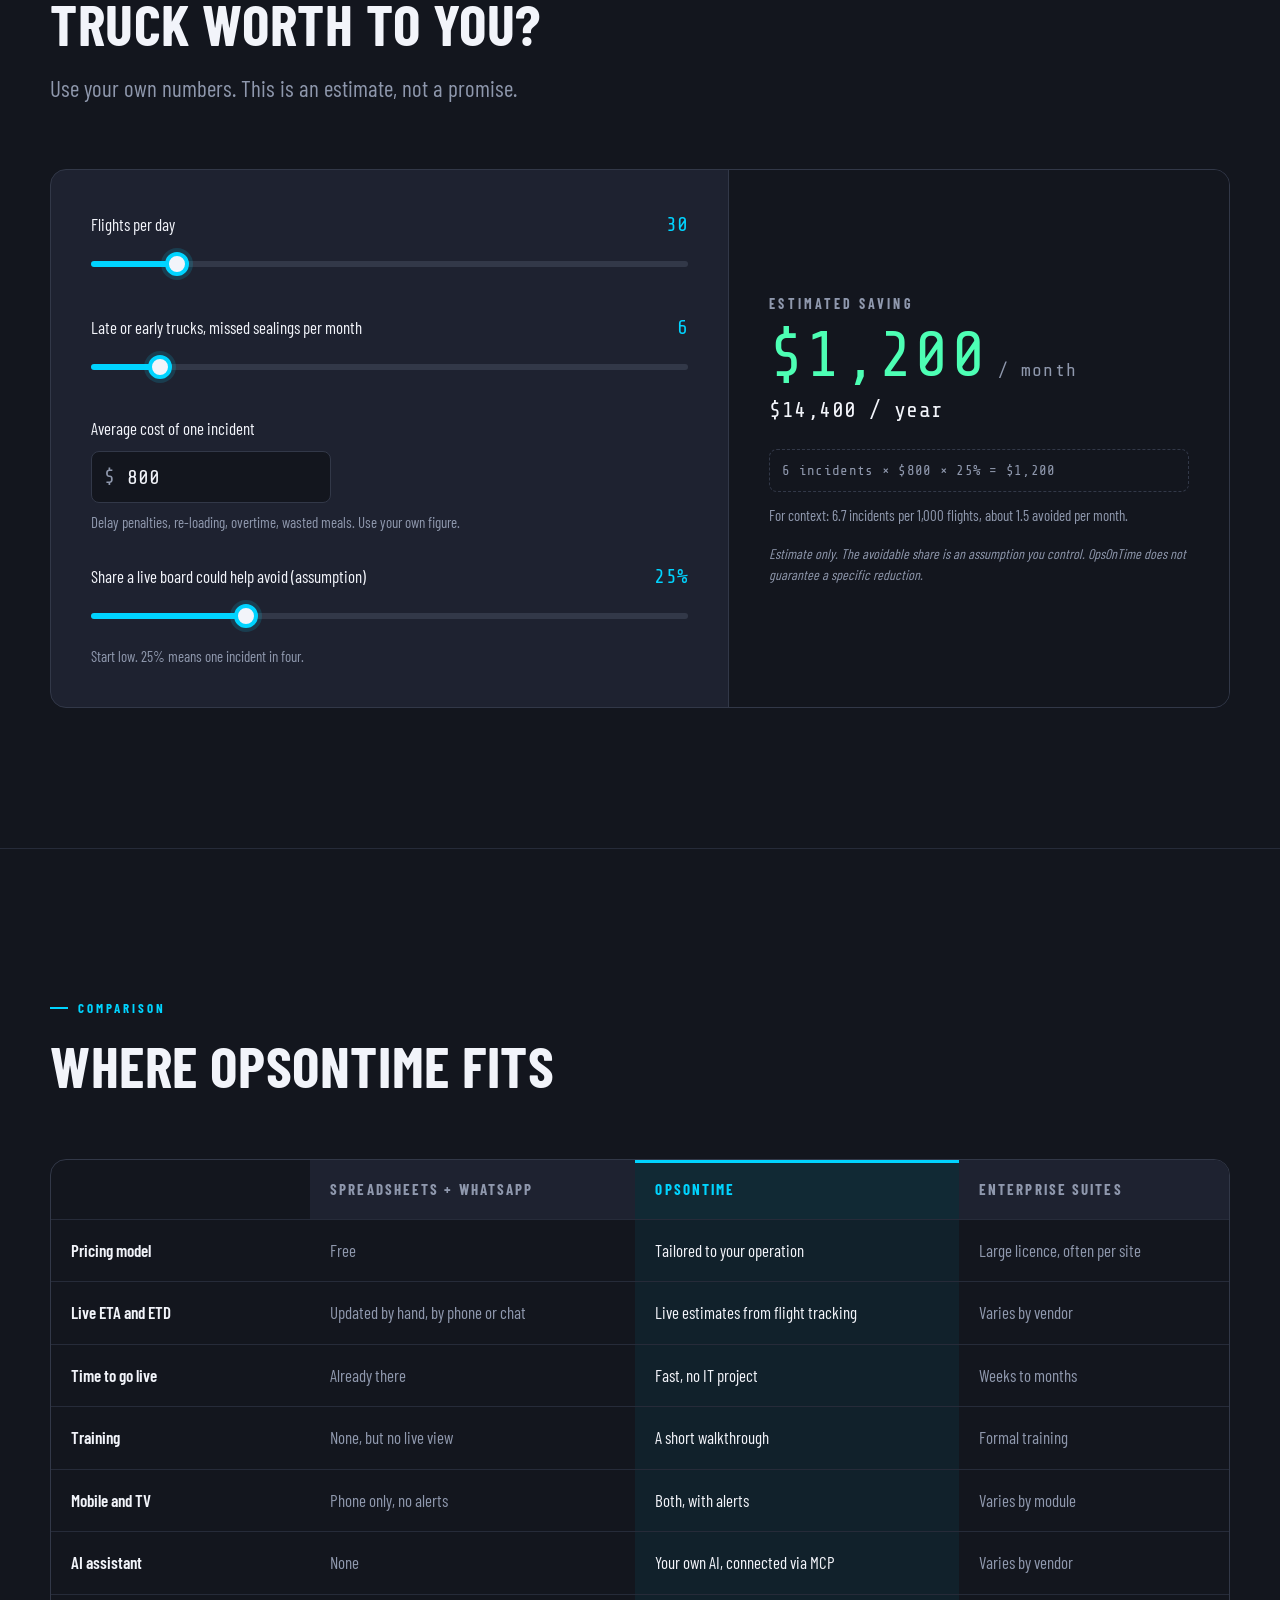
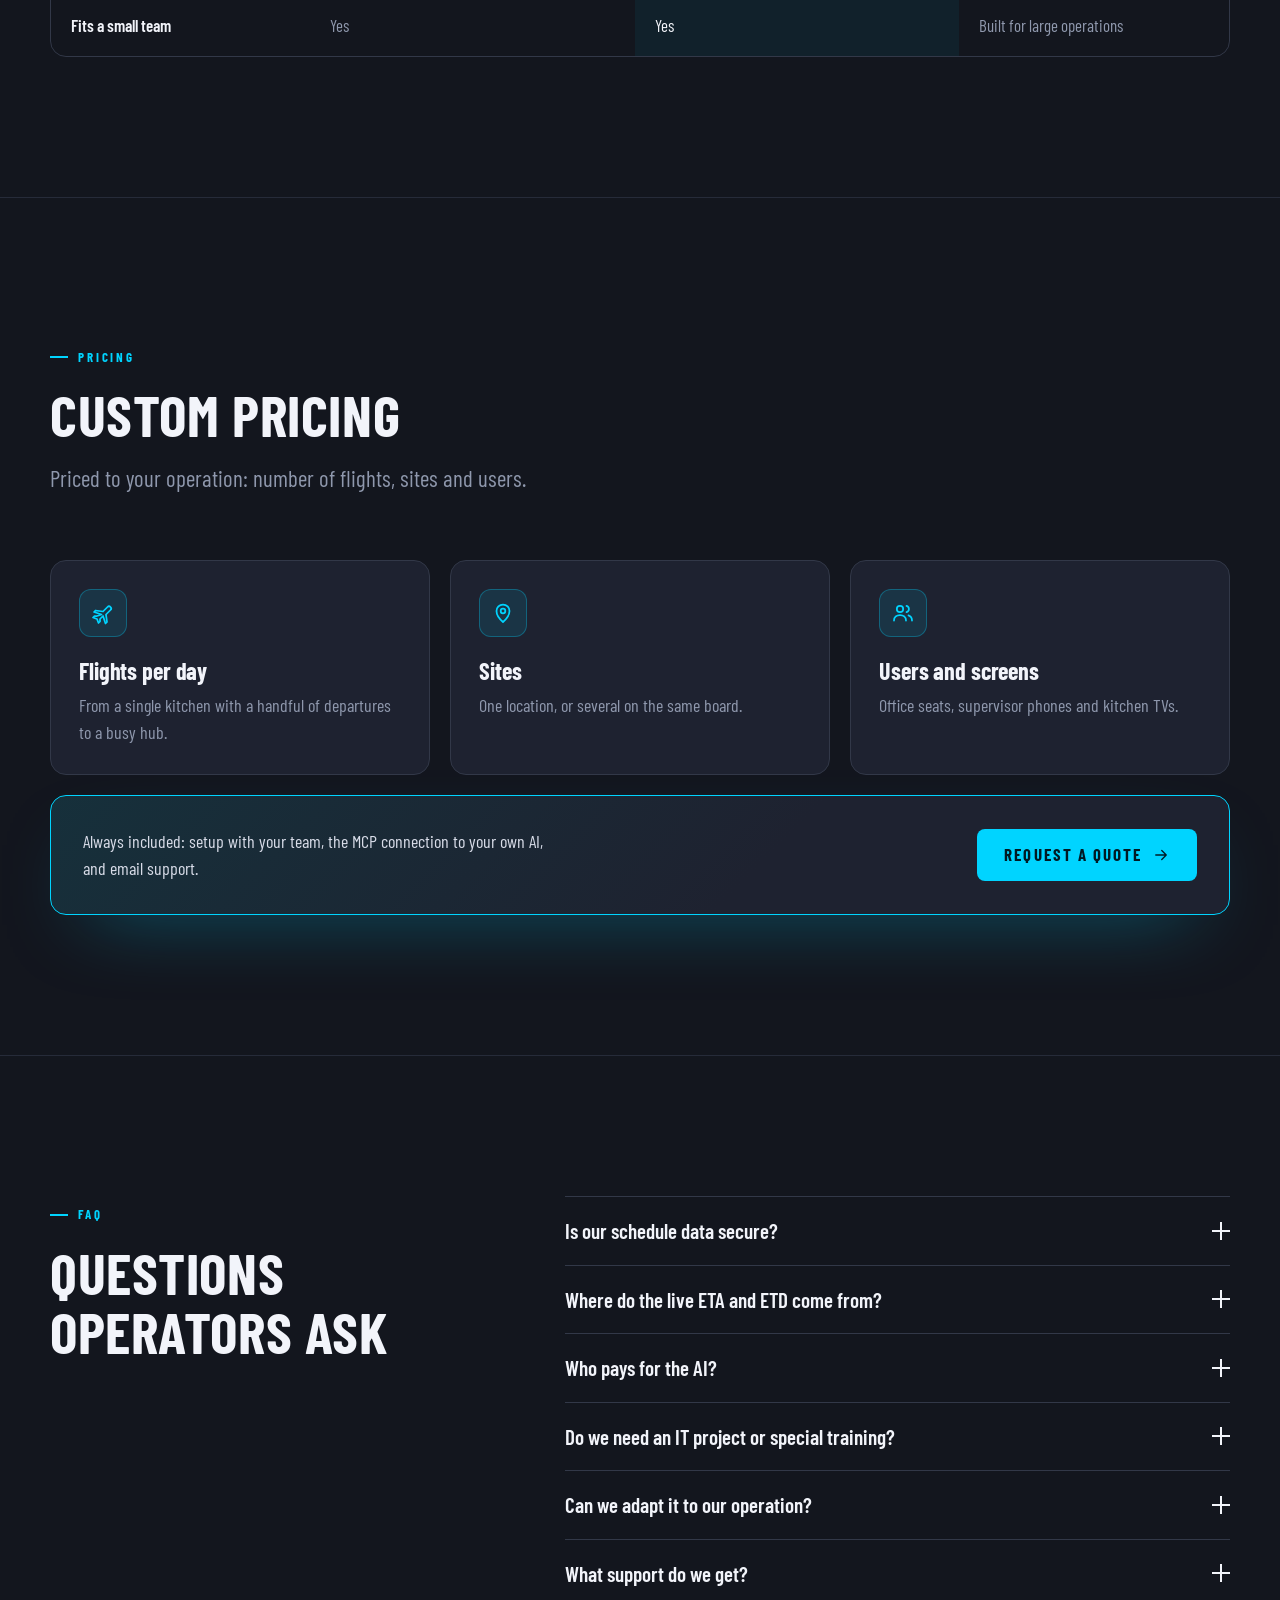
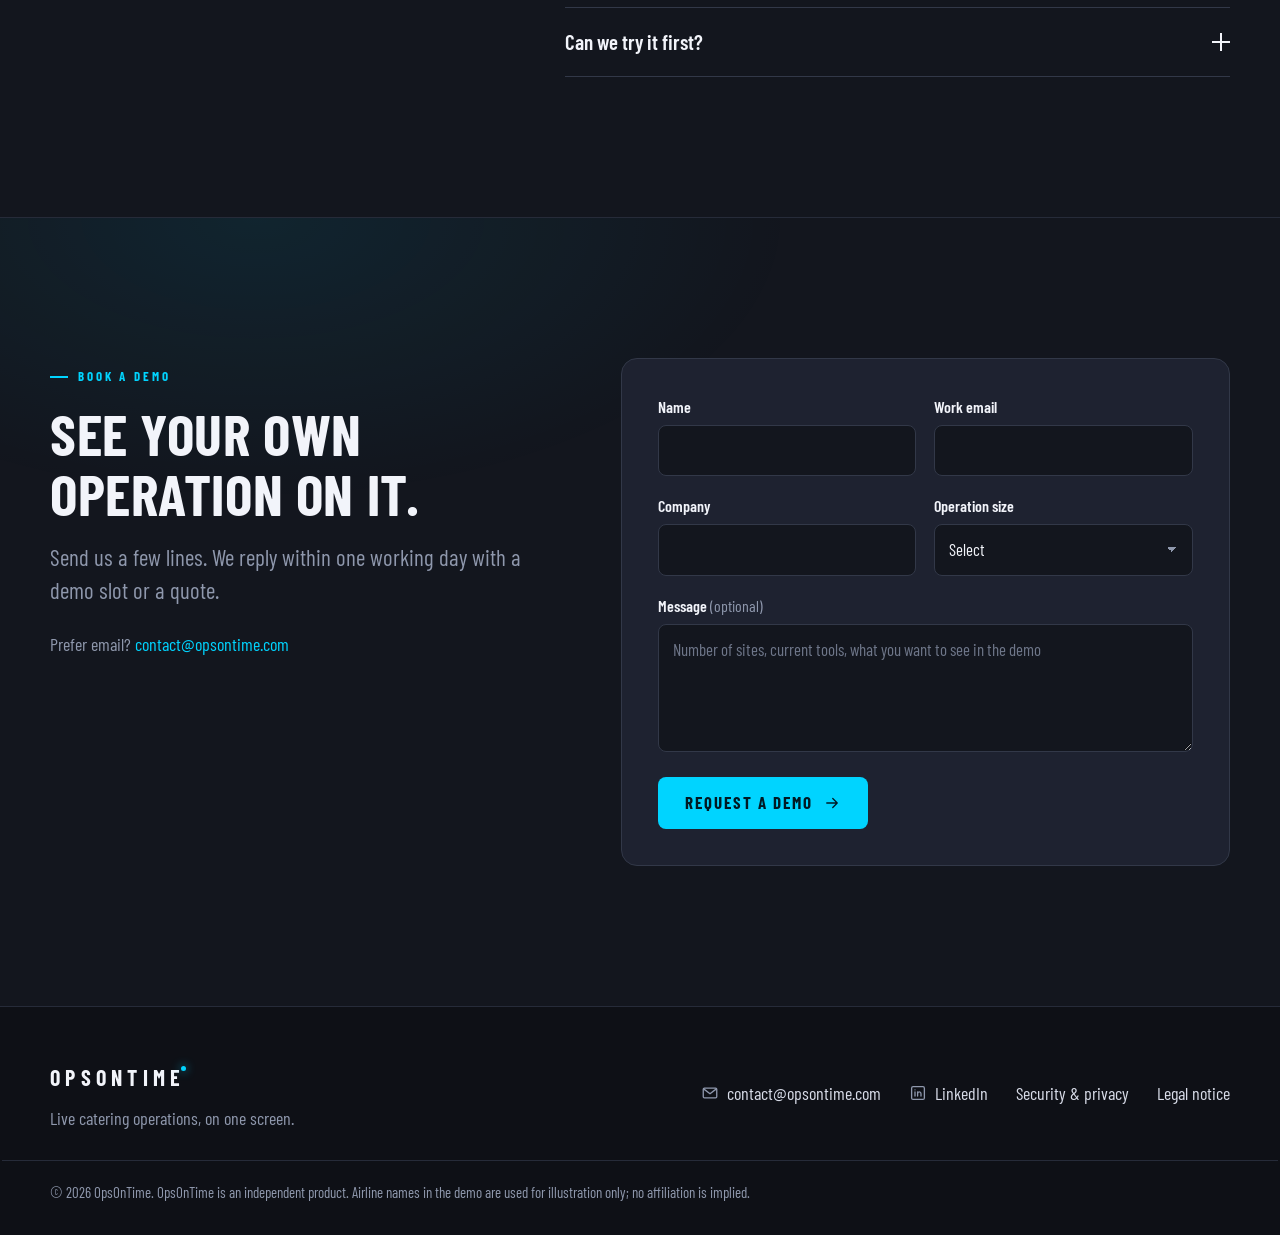
==== commit a630cc91: "Rename the brand to OpsOnTime - PRODUCT_NAME OpsOnTime, contact@opsontime.com, SITE_URL https://opso" ====
--- a/index.html
+++ b/index.html
@@ -3,16 +3,16 @@
 <head>
 <meta charset="utf-8">
 <meta name="viewport" content="width=device-width, initial-scale=1">
-<title>ANGA | Live catering operations, on one screen</title>
+<title>OpsOnTime | Live catering operations, on one screen</title>
 <meta name="description" content="A real-time board for airline catering: live estimated ETA and ETD from flight tracking, sealing and truck slots that adjust on their own, in your own private workspace.">
-<meta property="og:title" content="ANGA | Live catering operations, on one screen">
+<meta property="og:title" content="OpsOnTime | Live catering operations, on one screen">
 <meta property="og:description" content="A real-time board for airline catering: live estimated ETA and ETD from flight tracking, sealing and truck slots that adjust on their own, in your own private workspace.">
-<meta property="og:image" content="https://gus02322.github.io/Dashboard-Airlines-solution/assets/og-image.png">
+<meta property="og:image" content="https://opsontime.com/assets/og-image.png">
 <meta name="twitter:card" content="summary_large_image">
 <meta name="robots" content="noindex">
 <meta http-equiv="refresh" content="0; url=docs/">
 <script>location.replace('docs/' + location.hash);</script>
 <style>body{background:#13161e;color:#d8dce8;font-family:sans-serif;display:grid;place-items:center;height:100vh;margin:0}a{color:#00d4ff}</style>
 </head>
-<body><p>Opening ANGA… <a href="docs/">continue</a></p></body>
+<body><p>Opening OpsOnTime… <a href="docs/">continue</a></p></body>
 </html>
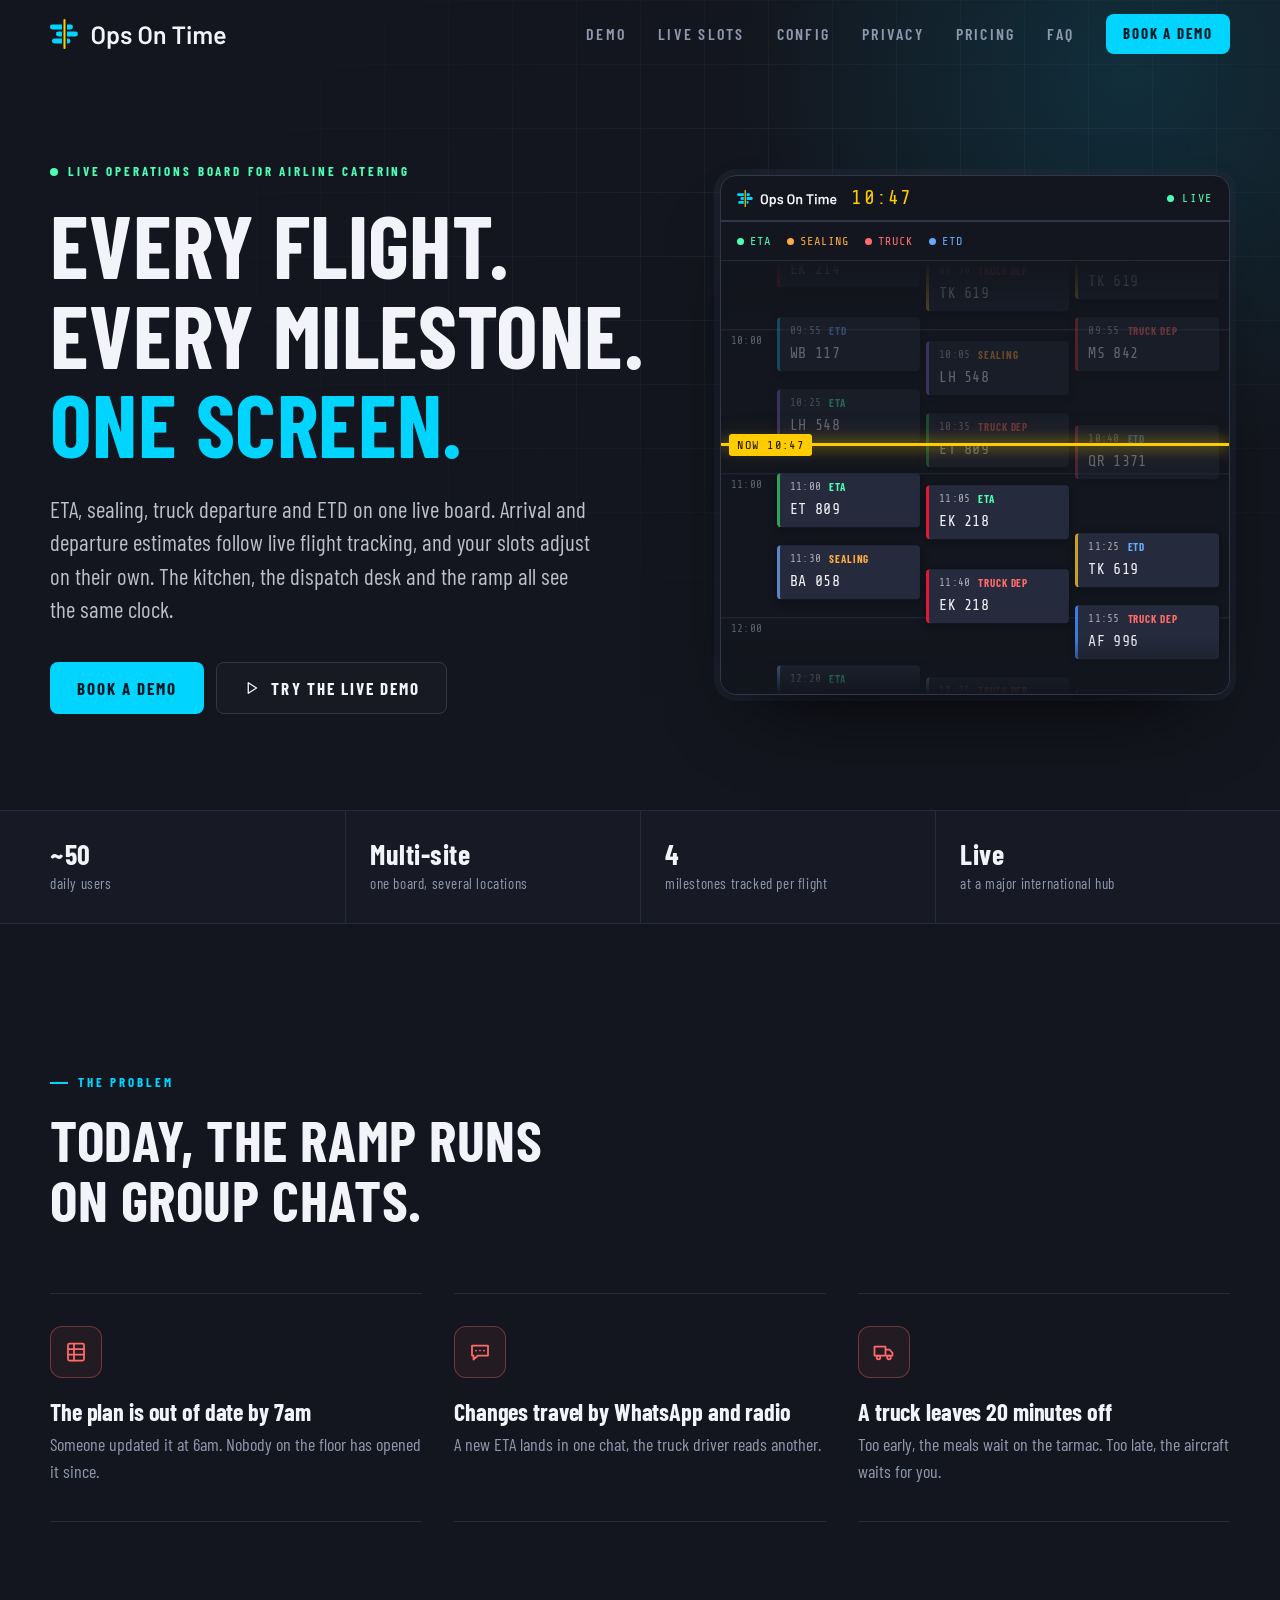
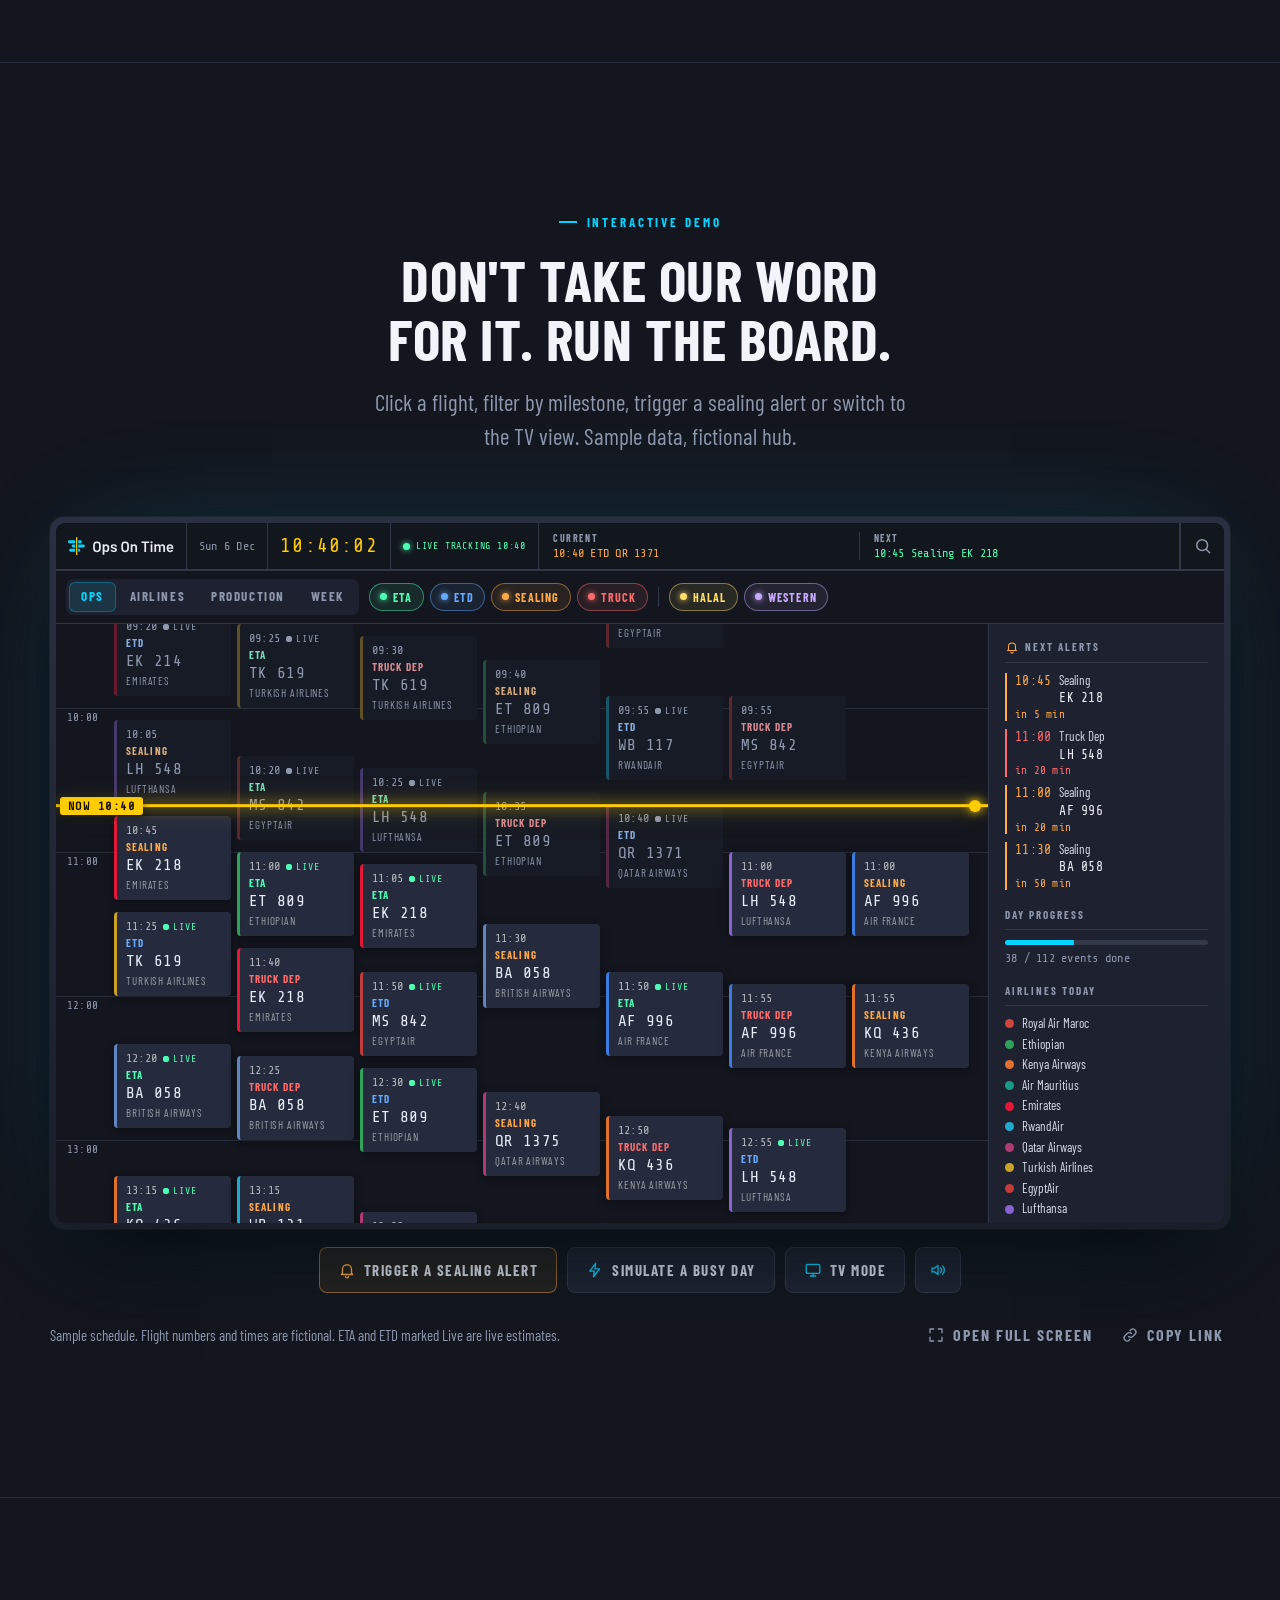
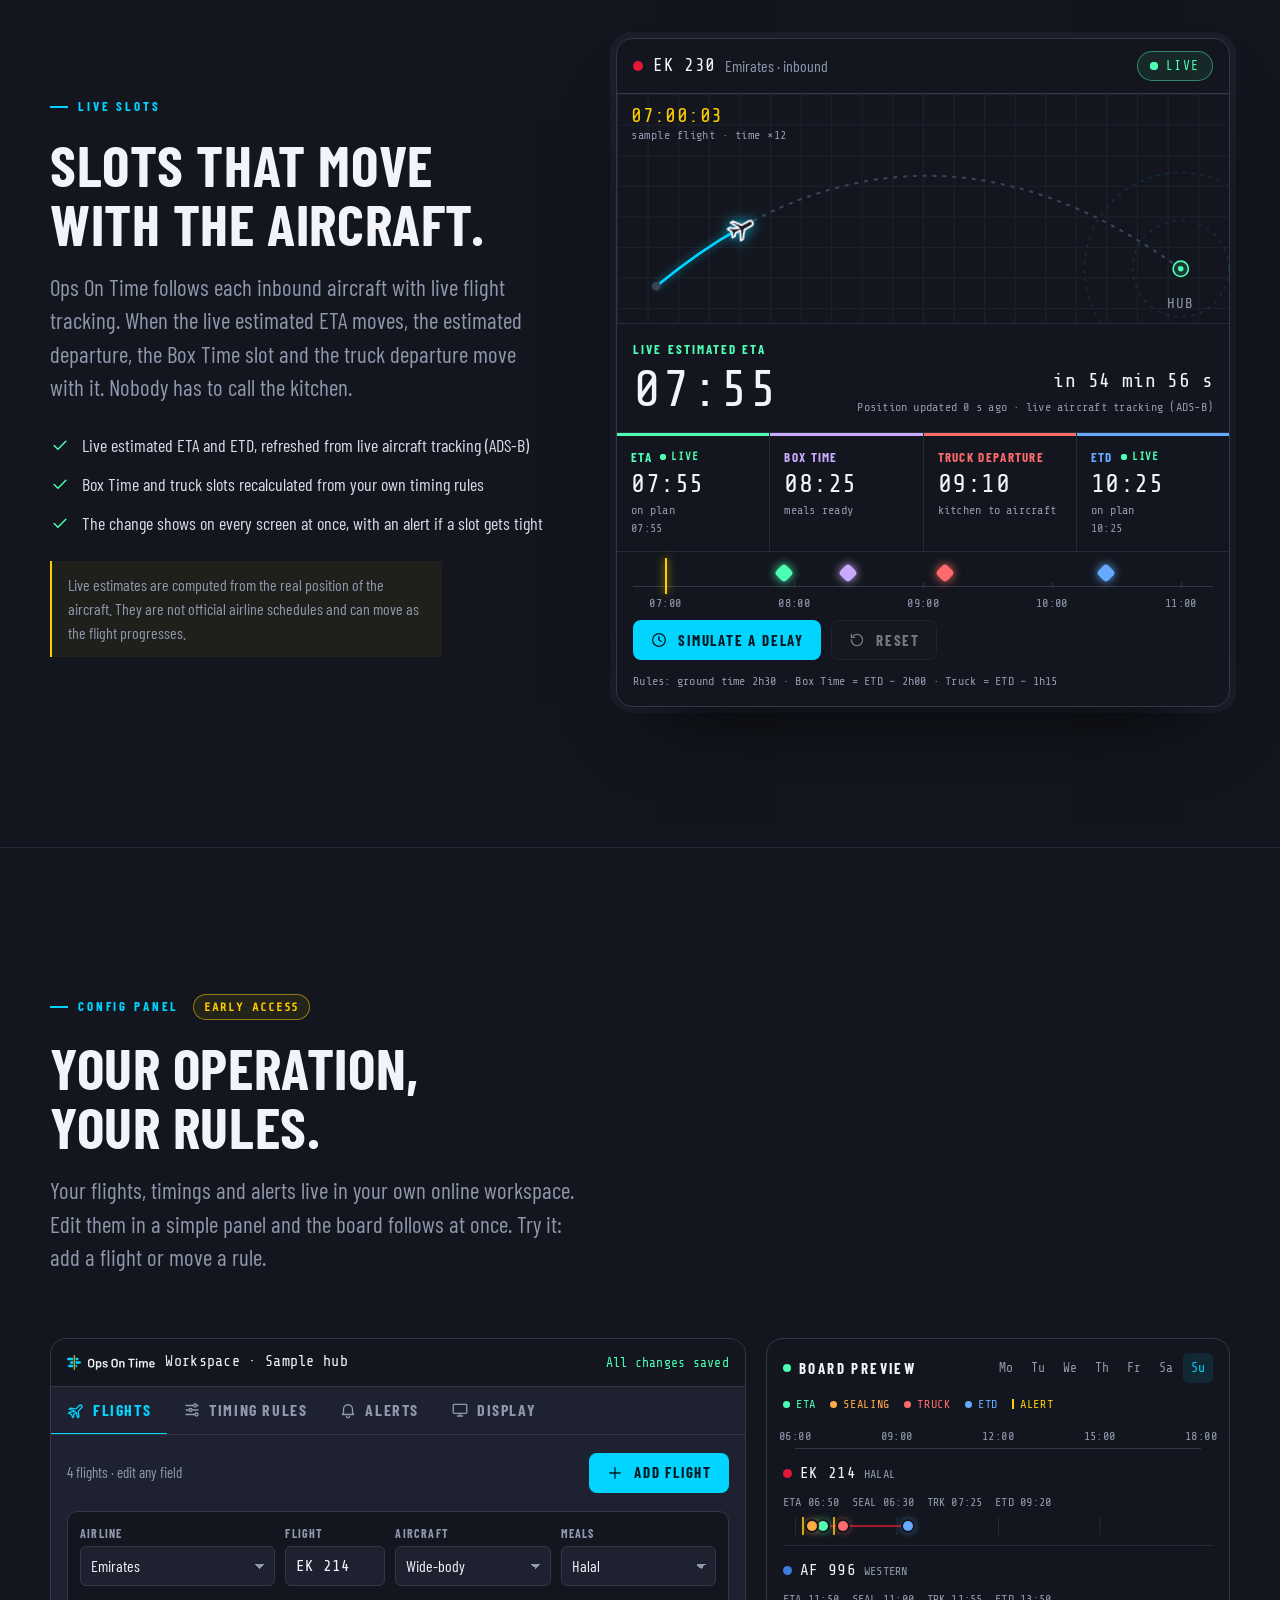
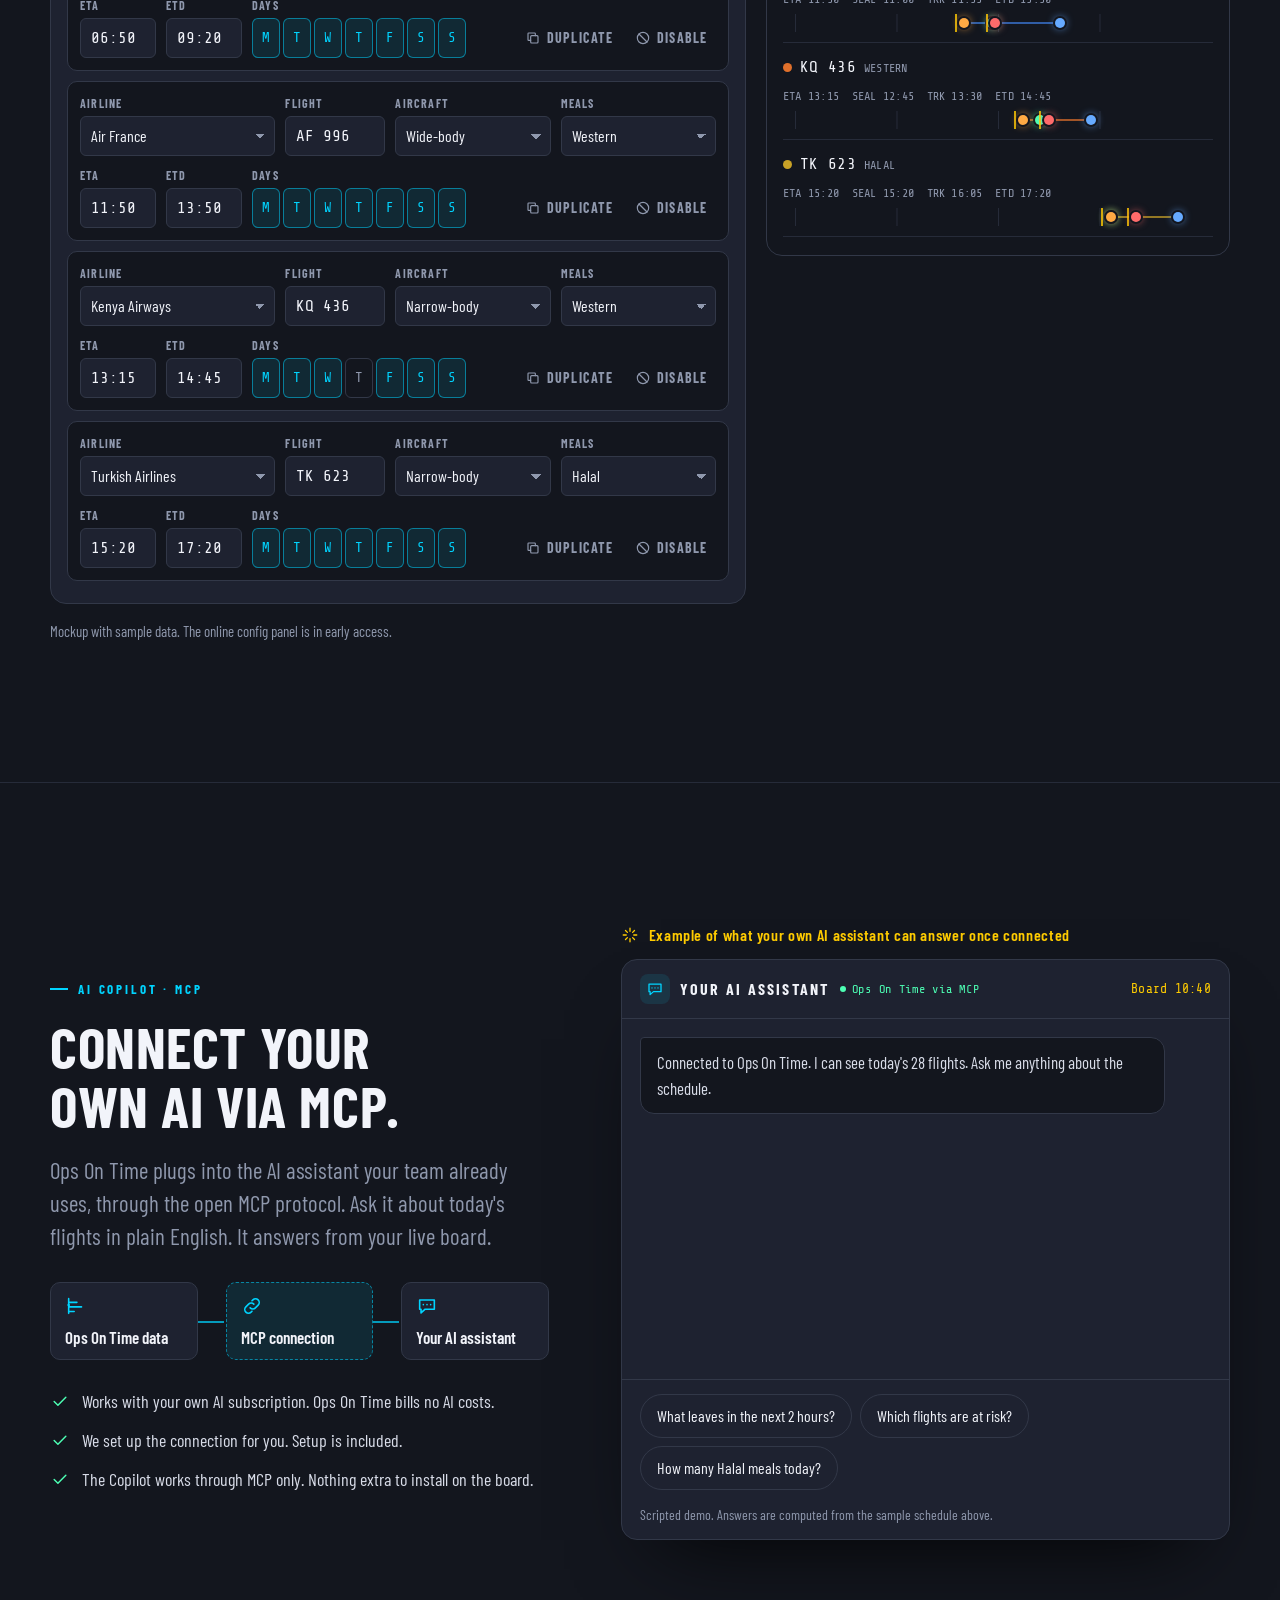
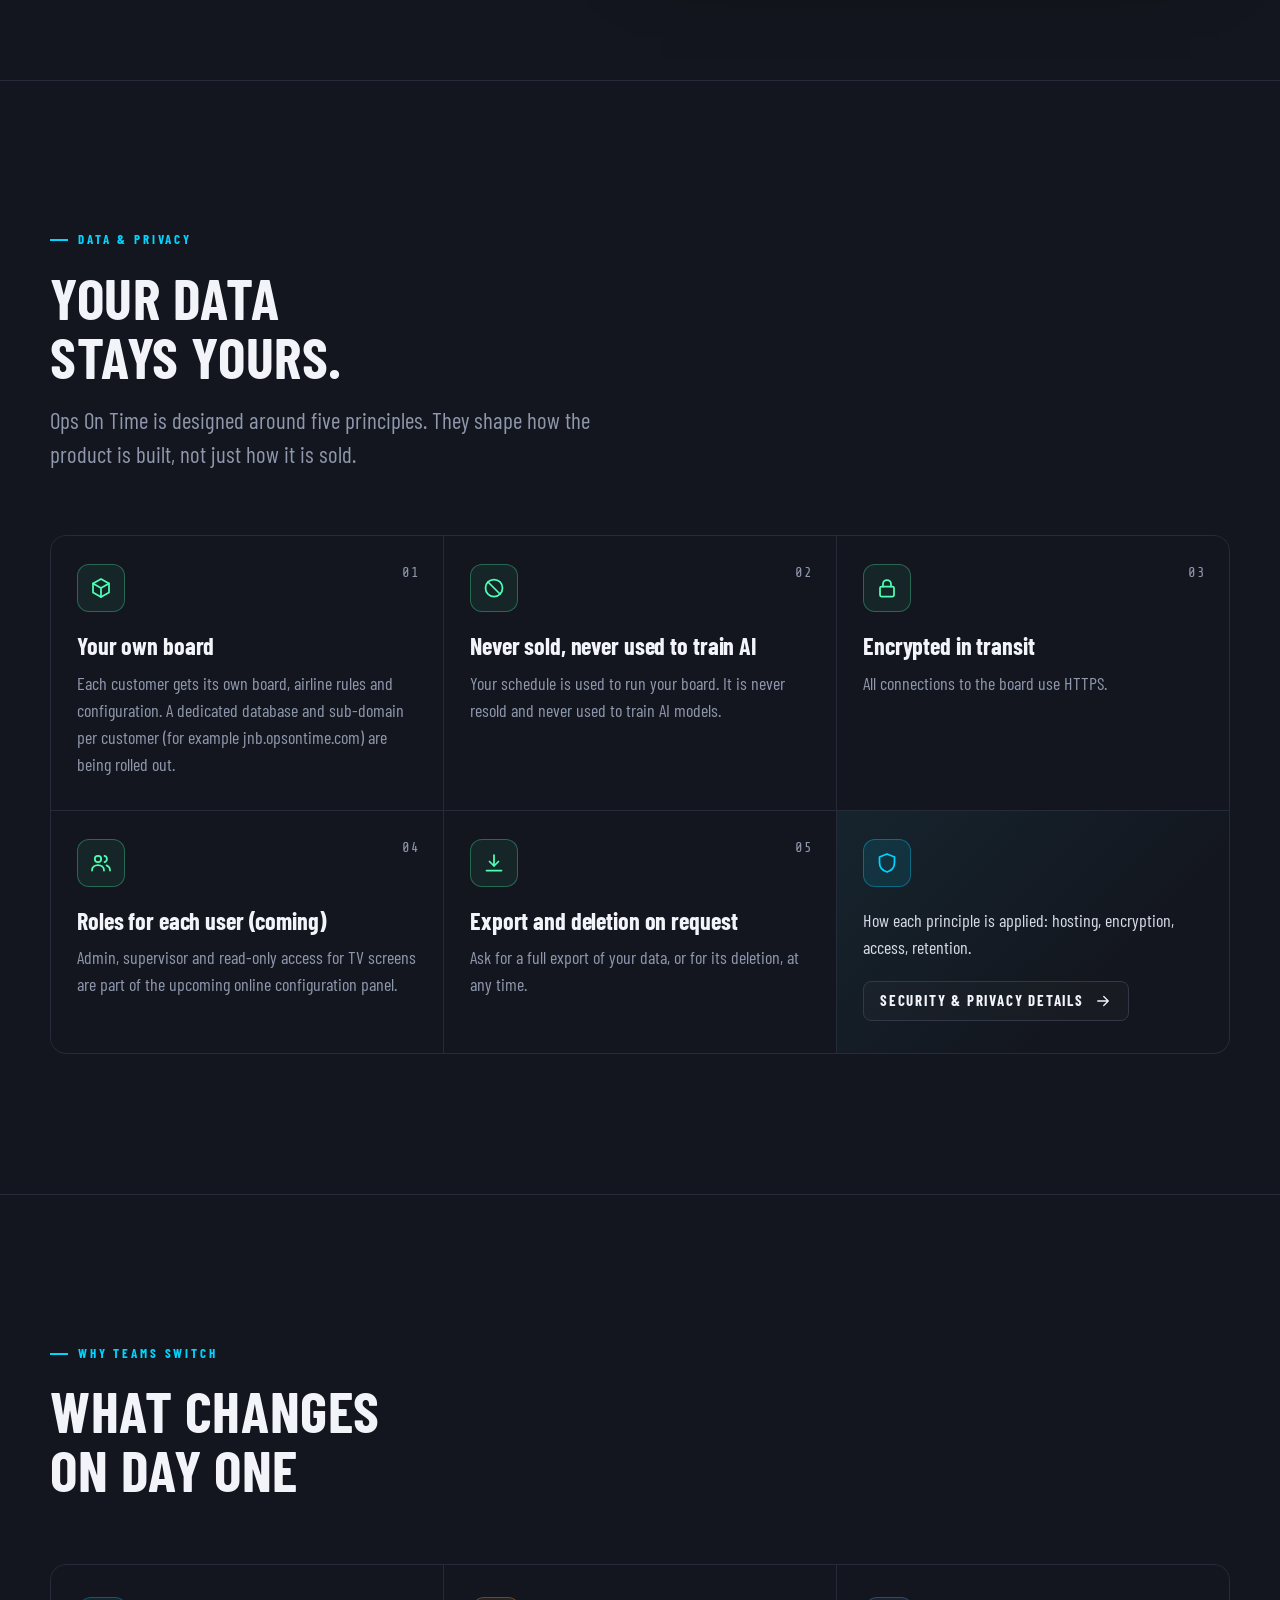
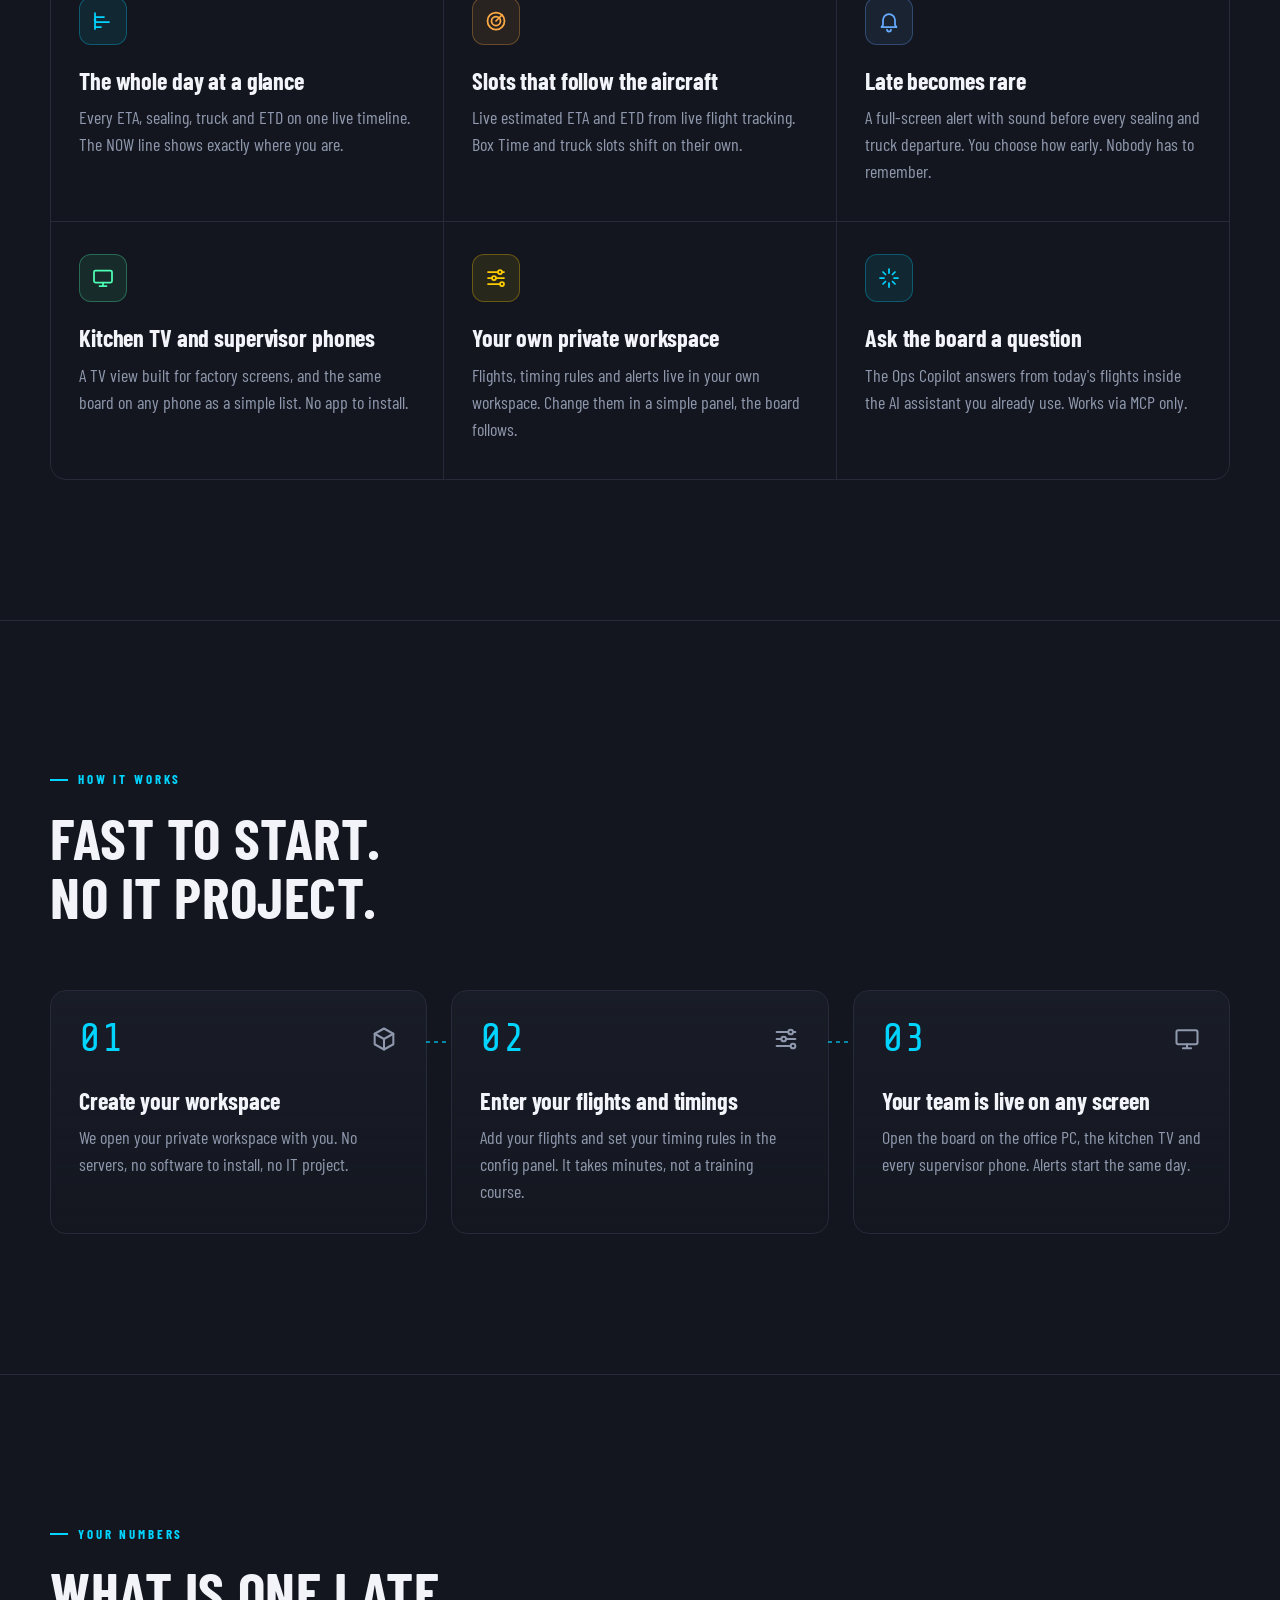
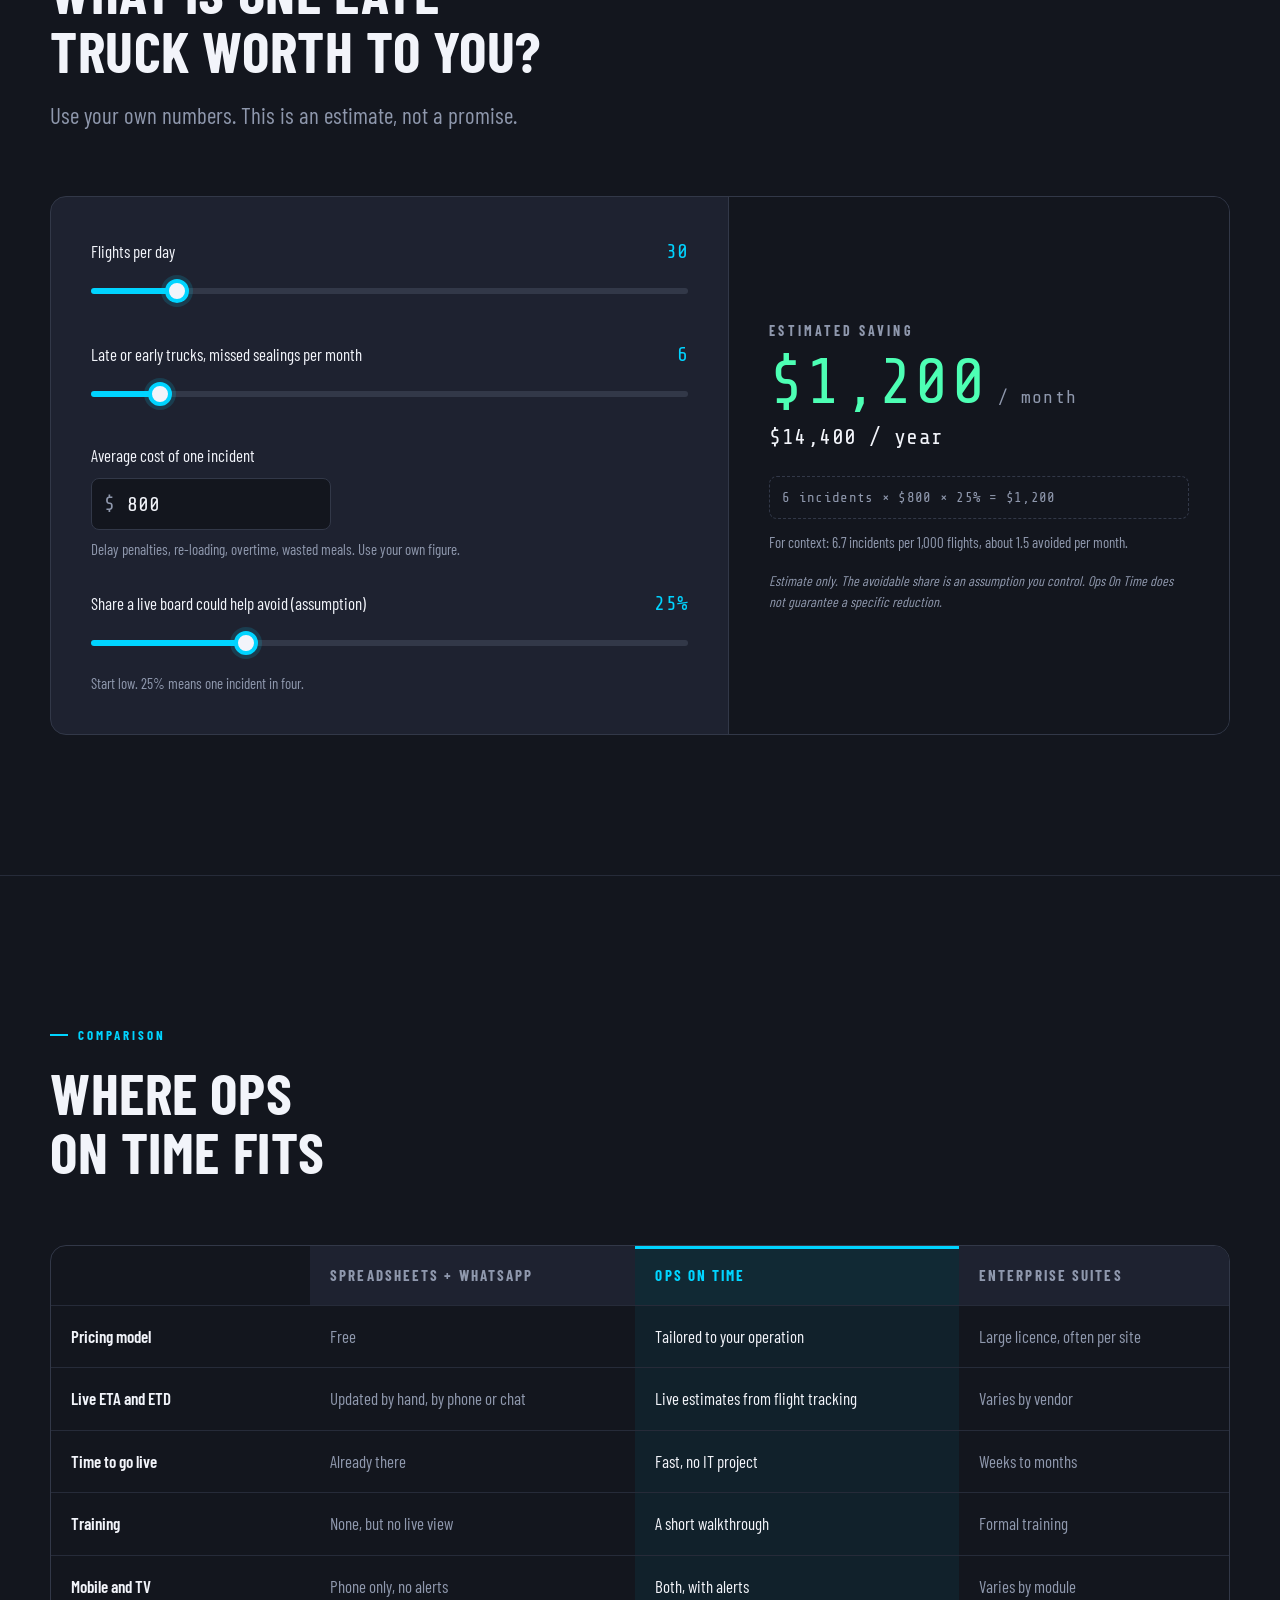
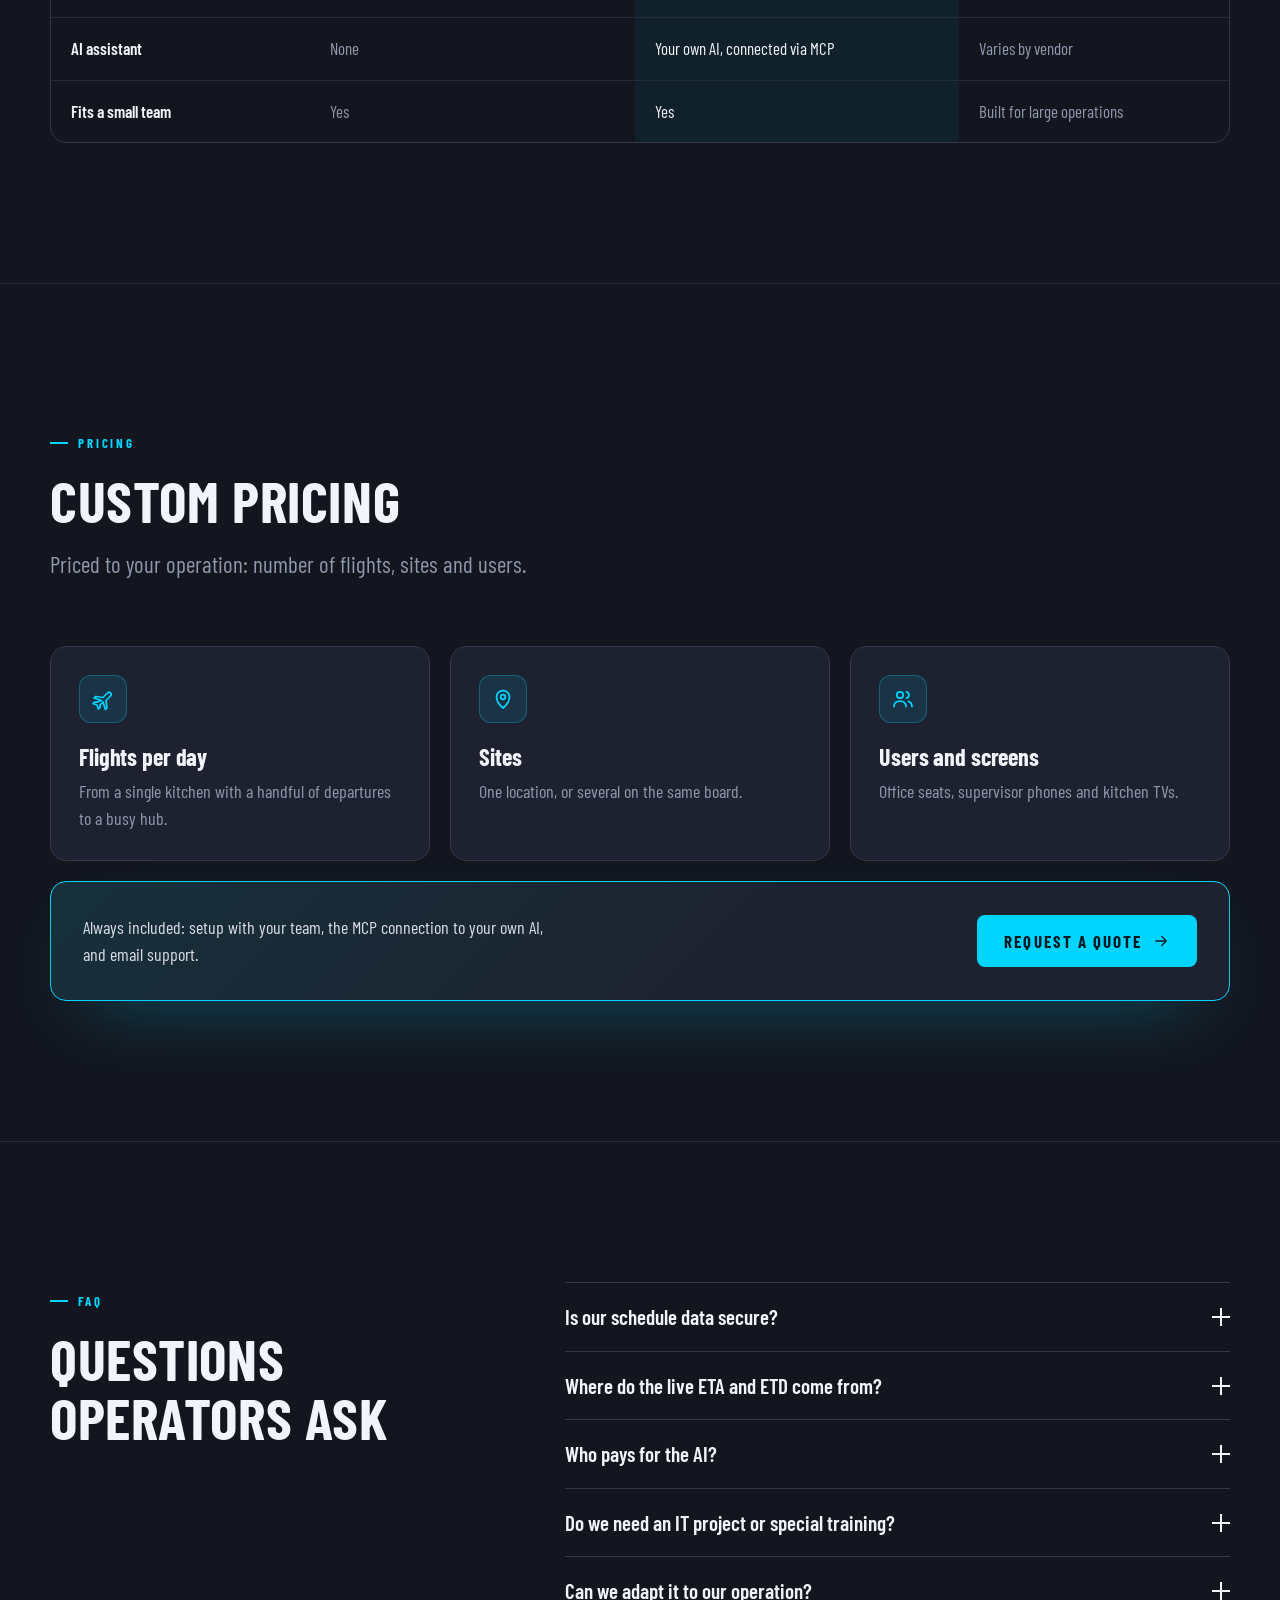
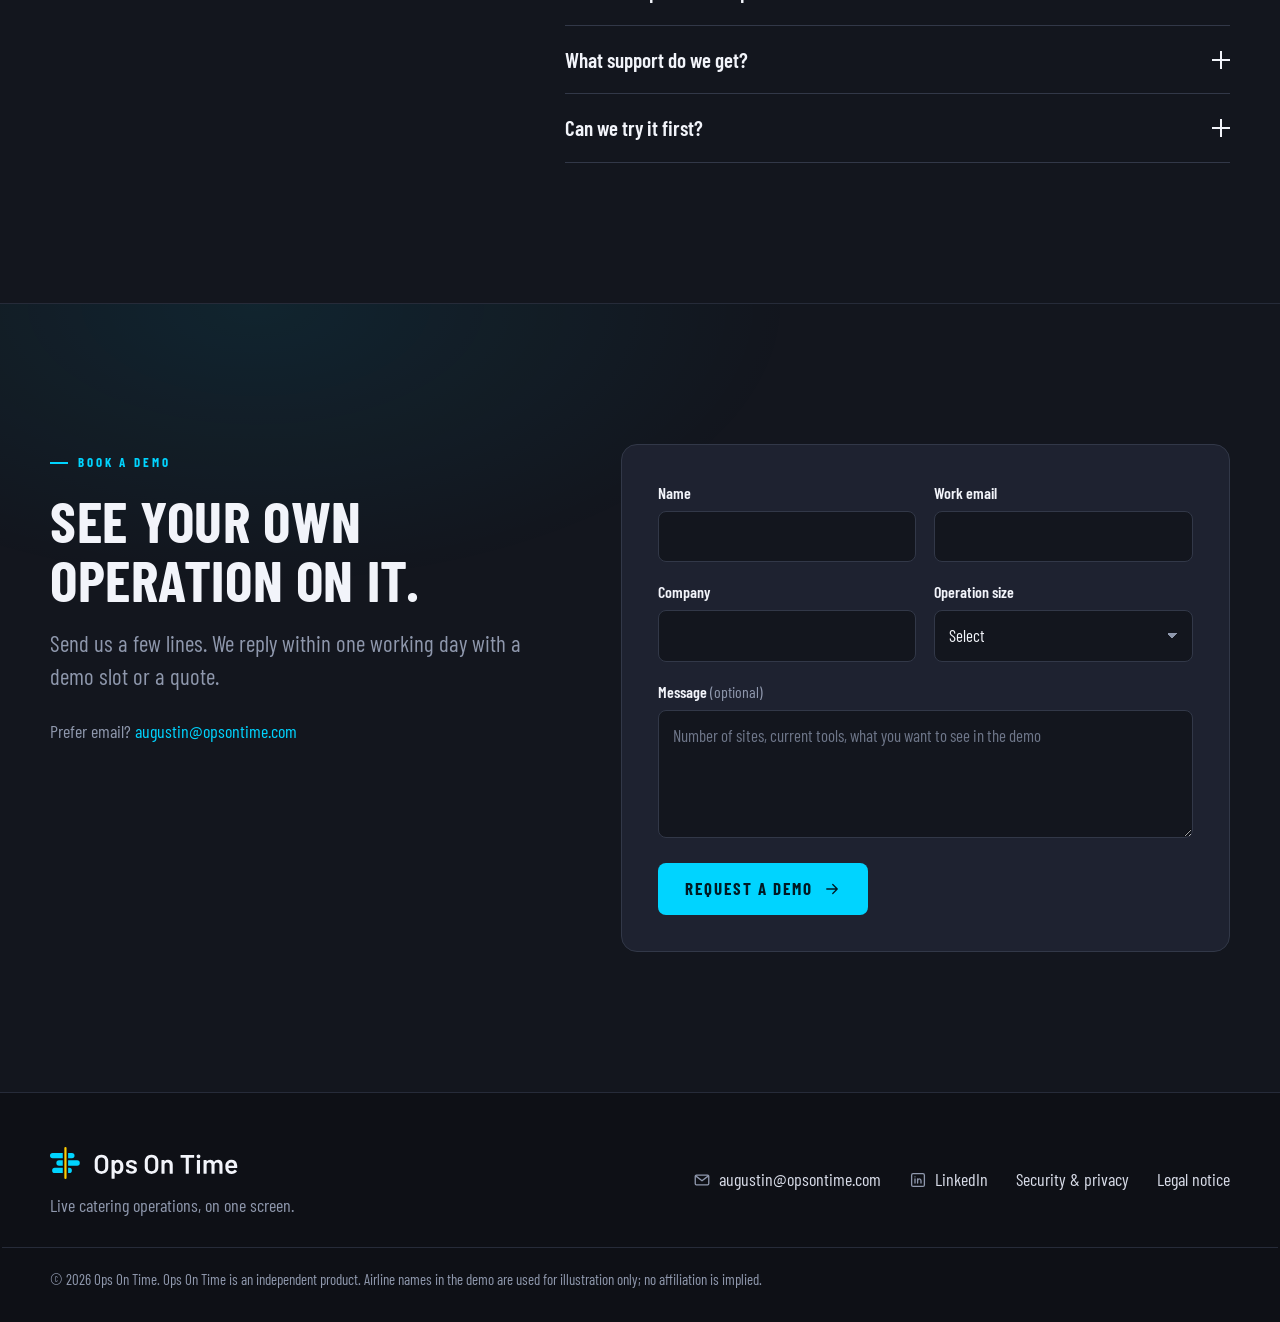
==== commit b19cc8a4: "Ops On Time brand, Web3Forms demo form, privacy and legal content - Brand written 'Ops On Time' in e" ====
--- a/index.html
+++ b/index.html
@@ -3,9 +3,9 @@
 <head>
 <meta charset="utf-8">
 <meta name="viewport" content="width=device-width, initial-scale=1">
-<title>OpsOnTime | Live catering operations, on one screen</title>
+<title>Ops On Time | Live catering operations, on one screen</title>
 <meta name="description" content="A real-time board for airline catering: live estimated ETA and ETD from flight tracking, sealing and truck slots that adjust on their own, in your own private workspace.">
-<meta property="og:title" content="OpsOnTime | Live catering operations, on one screen">
+<meta property="og:title" content="Ops On Time | Live catering operations, on one screen">
 <meta property="og:description" content="A real-time board for airline catering: live estimated ETA and ETD from flight tracking, sealing and truck slots that adjust on their own, in your own private workspace.">
 <meta property="og:image" content="https://opsontime.com/assets/og-image.png">
 <meta name="twitter:card" content="summary_large_image">
@@ -14,5 +14,5 @@
 <script>location.replace('docs/' + location.hash);</script>
 <style>body{background:#13161e;color:#d8dce8;font-family:sans-serif;display:grid;place-items:center;height:100vh;margin:0}a{color:#00d4ff}</style>
 </head>
-<body><p>Opening OpsOnTime… <a href="docs/">continue</a></p></body>
+<body><p>Opening Ops On Time… <a href="docs/">continue</a></p></body>
 </html>
